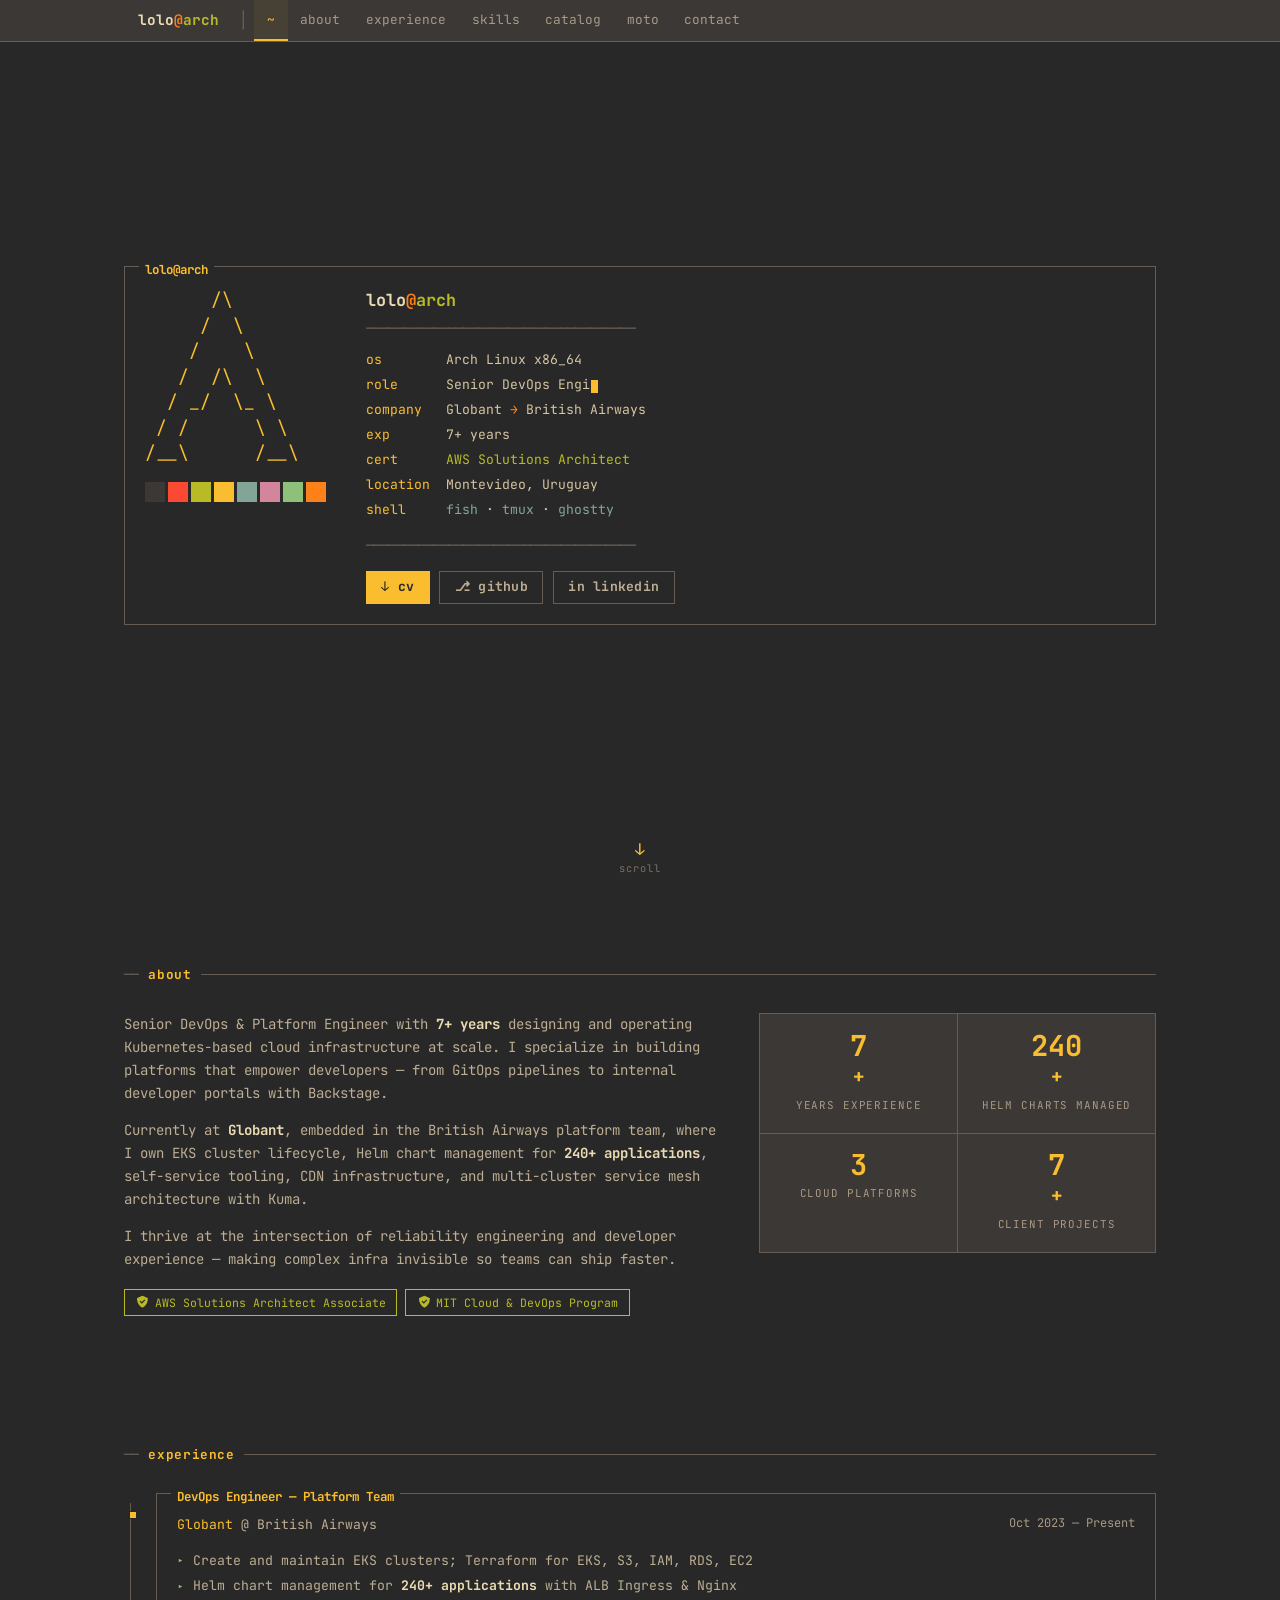
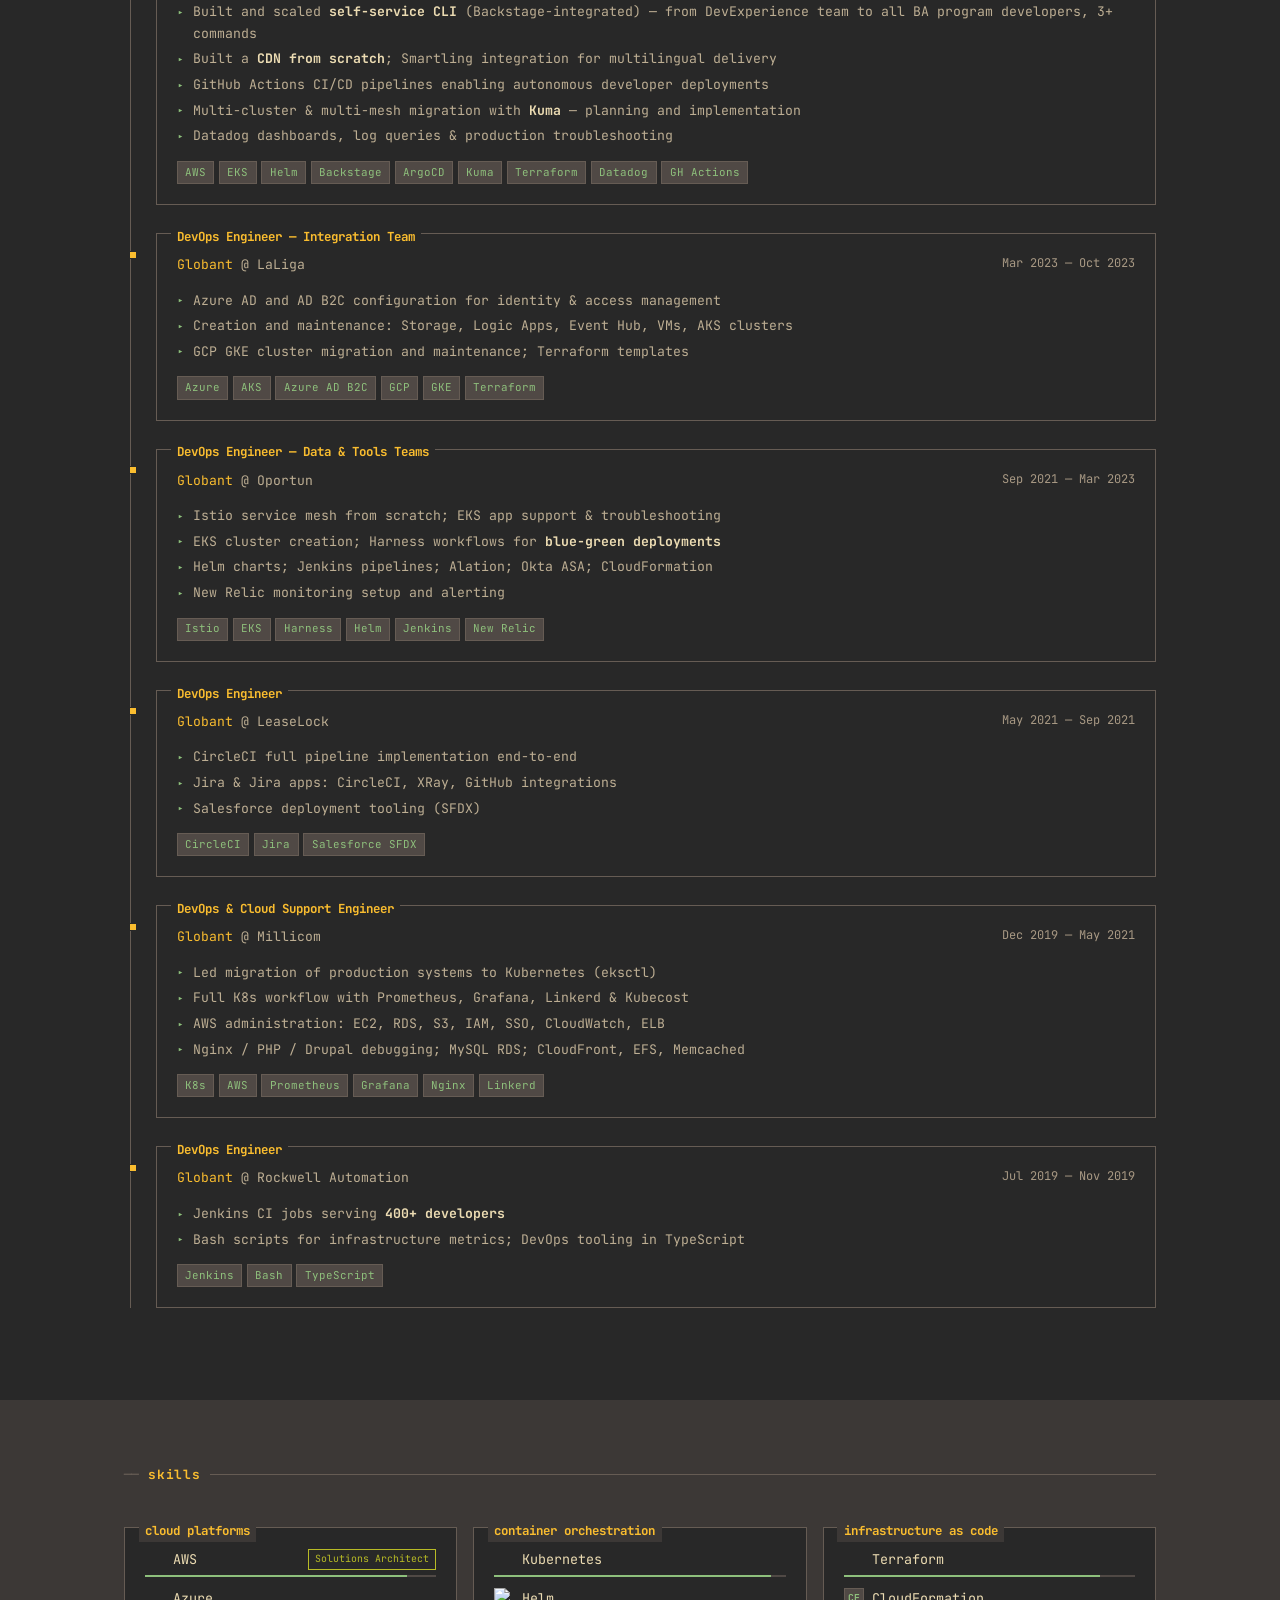
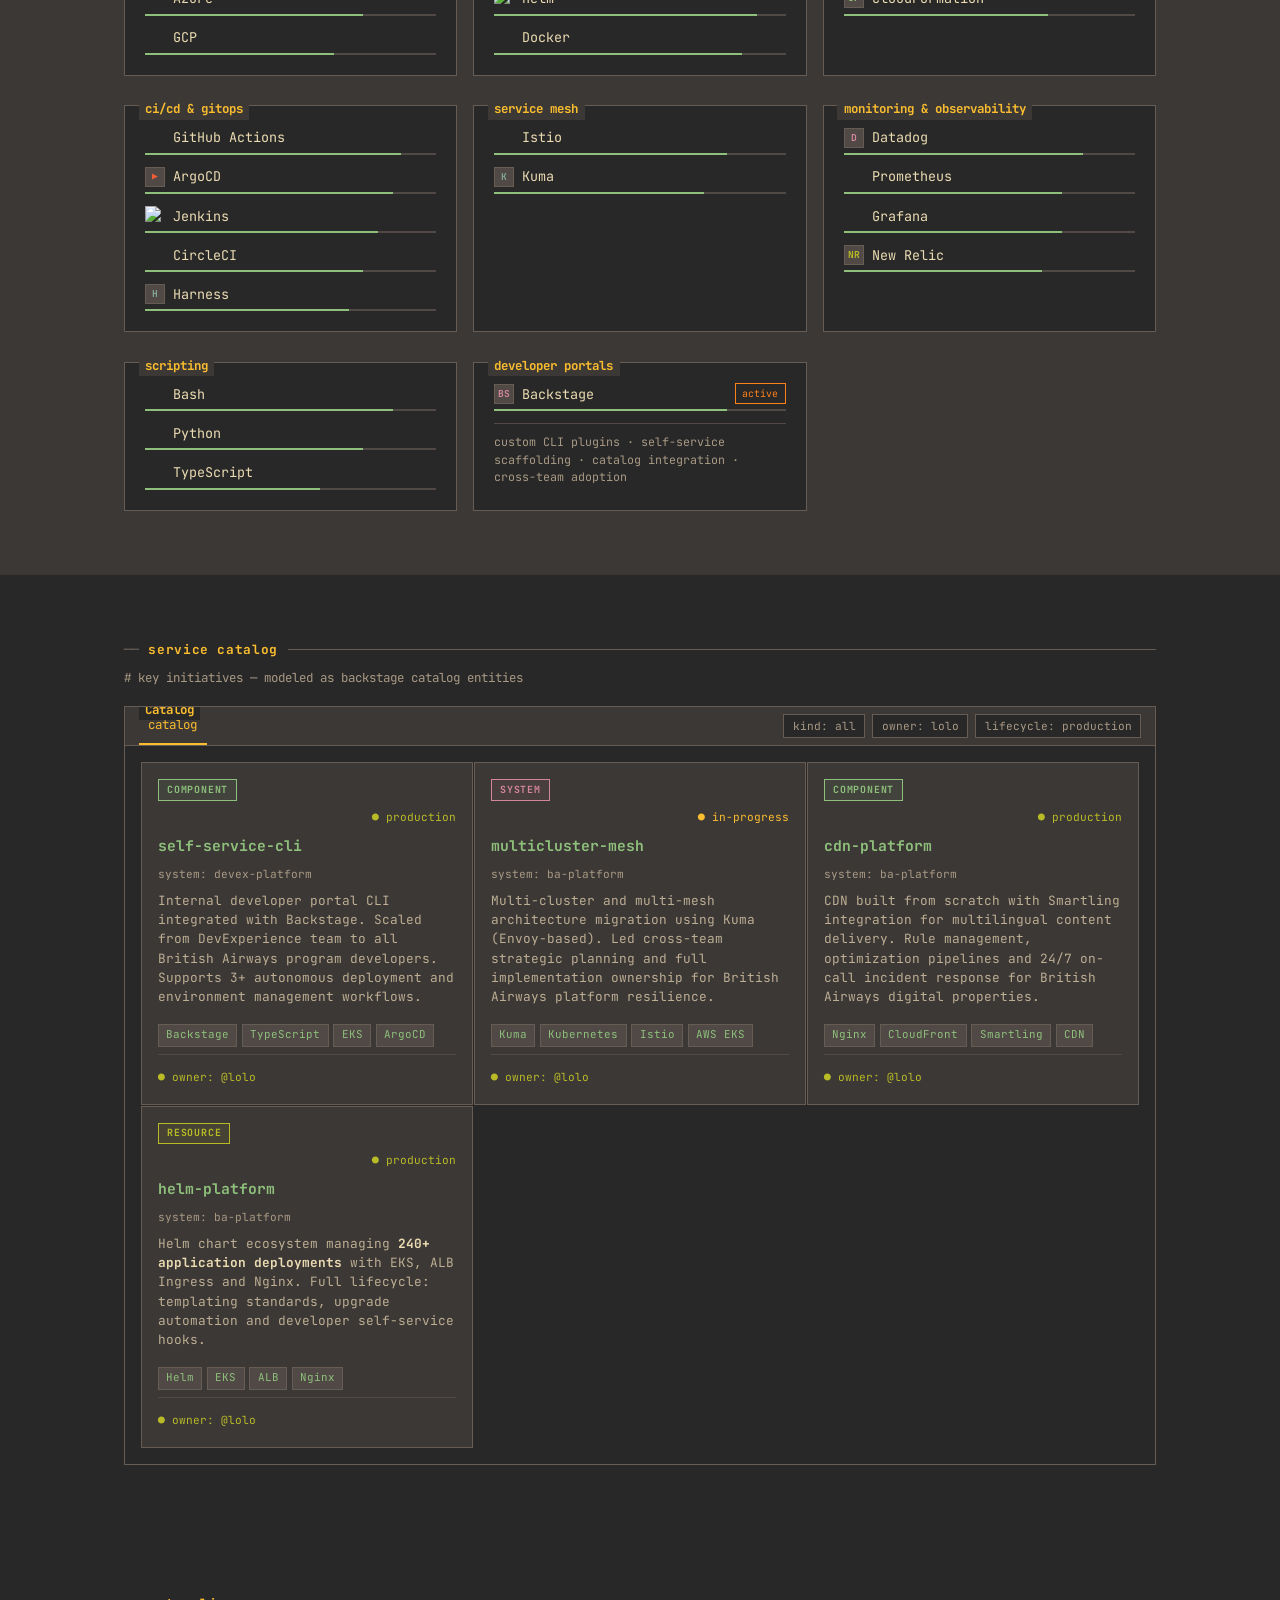
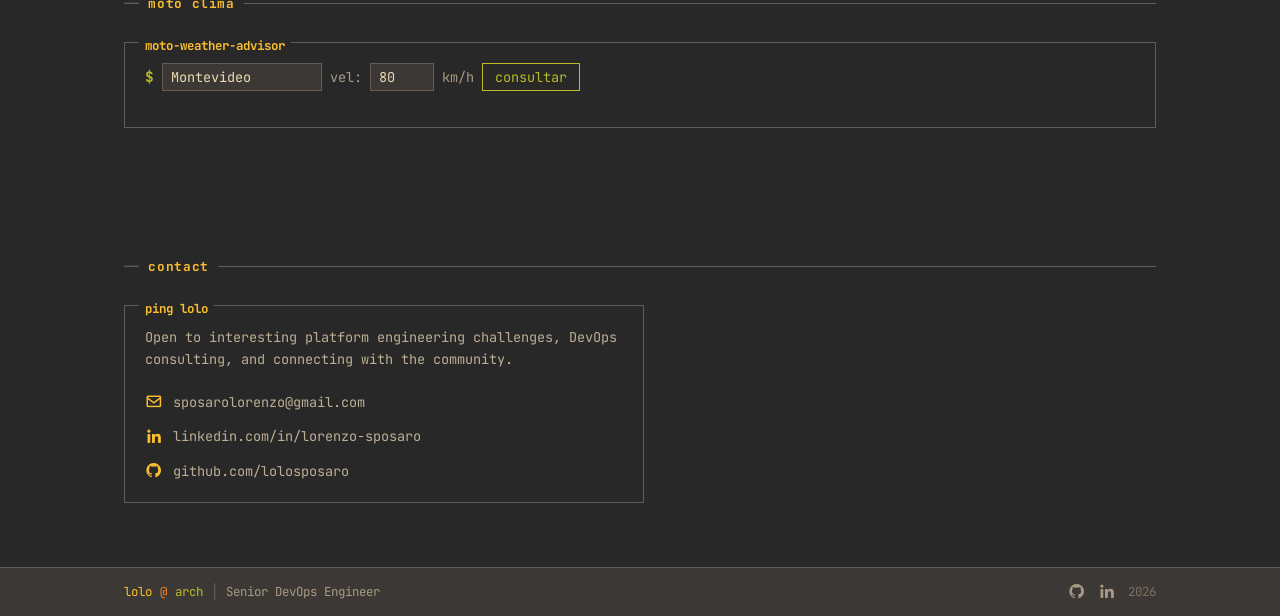
==== index.html @ 12e9436a "testeo y nueva readure" ====
<!DOCTYPE html>
<html lang="en">
<head>
  <meta charset="UTF-8" />
  <meta name="viewport" content="width=device-width, initial-scale=1.0" />
  <meta name="description" content="Lorenzo Sposaro — Senior DevOps & Platform Engineer. AWS Solutions Architect. Kubernetes, Terraform, Backstage, ArgoCD." />
  <title>Lorenzo Sposaro — Senior DevOps Engineer</title>

  <!-- Fonts -->
  <link rel="preconnect" href="https://fonts.googleapis.com">
  <link rel="preconnect" href="https://fonts.gstatic.com" crossorigin>
  <link href="https://fonts.googleapis.com/css2?family=JetBrains+Mono:wght@400;500;700&display=swap" rel="stylesheet">

  <!-- Devicons -->
  <link rel="stylesheet" href="https://cdn.jsdelivr.net/gh/devicons/devicon@v2.15.1/devicon.min.css">

  <!-- Boxicons (UI icons only) -->
  <link href="https://cdn.jsdelivr.net/npm/boxicons@2.1.4/css/boxicons.min.css" rel="stylesheet">

  <link rel="stylesheet" href="assets/css/styles.css" />
</head>
<body>

  <!-- ===== HEADER / STATUS BAR ===== -->
  <header class="header" id="header">
    <nav class="nav container">
      <a href="#home" class="nav__logo">
        <span class="logo__user">lolo</span><span class="logo__at">@</span><span class="logo__host">arch</span>
      </a>
      <span class="nav__sep" aria-hidden="true">│</span>
      <ul class="nav__list" id="nav-list">
        <li><a href="#home"       class="nav__link active">~</a></li>
        <li><a href="#about"      class="nav__link">about</a></li>
        <li><a href="#experience" class="nav__link">experience</a></li>
        <li><a href="#skills"     class="nav__link">skills</a></li>
        <li><a href="#catalog"    class="nav__link">catalog</a></li>
        <li><a href="#moto"       class="nav__link">moto</a></li>
        <li><a href="#contact"    class="nav__link">contact</a></li>
      </ul>
      <button class="nav__toggle" id="nav-toggle" aria-label="toggle menu">
        <i class="bx bx-menu"></i>
      </button>
    </nav>
  </header>

  <main>

    <!-- ===== HERO (neofetch style) ===== -->
    <section class="hero section" id="home">
      <div class="container">
        <div class="nf tui-panel" data-title=" lolo@arch ">
          <div class="nf__art-col">
            <pre class="nf__ascii">      /\
     /  \
    /    \
   /  /\  \
  / _/  \_ \
 / /      \ \
/__\      /__\</pre>
            <div class="nf__palette">
              <span class="nf__clr" style="background:#3c3836"></span>
              <span class="nf__clr" style="background:#fb4934"></span>
              <span class="nf__clr" style="background:#b8bb26"></span>
              <span class="nf__clr" style="background:#fabd2f"></span>
              <span class="nf__clr" style="background:#83a598"></span>
              <span class="nf__clr" style="background:#d3869b"></span>
              <span class="nf__clr" style="background:#8ec07c"></span>
              <span class="nf__clr" style="background:#fe8019"></span>
            </div>
          </div>
          <div class="nf__info">
            <h1 class="nf__heading">
              <span class="logo__user">lolo</span><span class="logo__at">@</span><span class="logo__host">arch</span>
            </h1>
            <div class="nf__sep">────────────────────────────────────</div>
            <div class="nf__rows">
              <div class="nf__row">
                <span class="nf__key">os      </span>
                <span class="nf__val">Arch Linux x86_64</span>
              </div>
              <div class="nf__row">
                <span class="nf__key">role    </span>
                <span class="nf__val"><span id="typed-text">Senior DevOps Engineer</span><span class="cursor"></span></span>
              </div>
              <div class="nf__row">
                <span class="nf__key">company </span>
                <span class="nf__val">Globant <span class="nf__arrow">→</span> British Airways</span>
              </div>
              <div class="nf__row">
                <span class="nf__key">exp     </span>
                <span class="nf__val">7+ years</span>
              </div>
              <div class="nf__row">
                <span class="nf__key">cert    </span>
                <span class="nf__val"><span class="nf__green">AWS Solutions Architect</span></span>
              </div>
              <div class="nf__row">
                <span class="nf__key">location</span>
                <span class="nf__val">Montevideo, Uruguay</span>
              </div>
              <div class="nf__row">
                <span class="nf__key">shell   </span>
                <span class="nf__val"><span class="nf__blue">fish</span> · <span class="nf__blue">tmux</span> · <span class="nf__blue">ghostty</span></span>
              </div>
            </div>
            <div class="nf__sep nf__sep--gap">────────────────────────────────────</div>
            <div class="hero__links">
              <a href="assets/public/Lorenzo_Sposaro_CV.pdf" class="btn btn--primary" download>↓ cv</a>
              <a href="https://github.com/lolosposaro" class="btn btn--outline" target="_blank" rel="noopener">⎇ github</a>
              <a href="https://www.linkedin.com/in/lorenzo-sposaro-85b9b2180/" class="btn btn--outline" target="_blank" rel="noopener">in linkedin</a>
            </div>
          </div>
        </div>
      </div>
      <div class="hero__scroll-hint">
        <span class="hero__scroll-arrow">↓</span>
        <span class="hero__scroll-label">scroll</span>
      </div>
    </section>

    <!-- ===== ABOUT ===== -->
    <section class="about section" id="about">
      <div class="container">
        <h2 class="section__title">about</h2>
        <div class="about__grid">
          <div class="about__text reveal">
            <p>
              Senior DevOps &amp; Platform Engineer with <strong>7+ years</strong> designing and
              operating Kubernetes-based cloud infrastructure at scale. I specialize in building
              platforms that empower developers — from GitOps pipelines to internal developer
              portals with Backstage.
            </p>
            <p>
              Currently at <strong>Globant</strong>, embedded in the British Airways platform
              team, where I own EKS cluster lifecycle, Helm chart management for
              <strong>240+ applications</strong>, self-service tooling, CDN infrastructure,
              and multi-cluster service mesh architecture with Kuma.
            </p>
            <p>
              I thrive at the intersection of reliability engineering and developer experience —
              making complex infra invisible so teams can ship faster.
            </p>
            <div class="about__certs">
              <span class="cert-badge"><i class="bx bxs-check-shield"></i> AWS Solutions Architect Associate</span>
              <span class="cert-badge"><i class="bx bxs-check-shield"></i> MIT Cloud &amp; DevOps Program</span>
            </div>
          </div>
          <div class="stats__grid reveal">
            <div class="stat__card">
              <span class="stat__number" data-count="7">0</span><span class="stat__plus">+</span>
              <span class="stat__label">Years Experience</span>
            </div>
            <div class="stat__card">
              <span class="stat__number" data-count="240">0</span><span class="stat__plus">+</span>
              <span class="stat__label">Helm Charts Managed</span>
            </div>
            <div class="stat__card">
              <span class="stat__number" data-count="3">0</span>
              <span class="stat__label">Cloud Platforms</span>
            </div>
            <div class="stat__card">
              <span class="stat__number" data-count="7">0</span><span class="stat__plus">+</span>
              <span class="stat__label">Client Projects</span>
            </div>
          </div>
        </div>
      </div>
    </section>

    <!-- ===== EXPERIENCE ===== -->
    <section class="experience section" id="experience">
      <div class="container">
        <h2 class="section__title">experience</h2>
        <div class="timeline">

          <div class="timeline__item reveal">
            <div class="timeline__marker"></div>
            <div class="timeline__card tui-panel" data-title=" DevOps Engineer — Platform Team ">
              <div class="timeline__header">
                <p class="timeline__company"><span class="grv-yellow">Globant</span> @ British Airways</p>
                <span class="timeline__date">Oct 2023 — Present</span>
              </div>
              <ul class="timeline__bullets">
                <li>Create and maintain EKS clusters; Terraform for EKS, S3, IAM, RDS, EC2</li>
                <li>Helm chart management for <strong>240+ applications</strong> with ALB Ingress &amp; Nginx</li>
                <li>Built and scaled <strong>self-service CLI</strong> (Backstage-integrated) — from DevExperience team to all BA program developers, 3+ commands</li>
                <li>Built a <strong>CDN from scratch</strong>; Smartling integration for multilingual delivery</li>
                <li>GitHub Actions CI/CD pipelines enabling autonomous developer deployments</li>
                <li>Multi-cluster &amp; multi-mesh migration with <strong>Kuma</strong> — planning and implementation</li>
                <li>Datadog dashboards, log queries &amp; production troubleshooting</li>
              </ul>
              <div class="timeline__tags">
                <span class="tag">AWS</span><span class="tag">EKS</span><span class="tag">Helm</span>
                <span class="tag">Backstage</span><span class="tag">ArgoCD</span><span class="tag">Kuma</span>
                <span class="tag">Terraform</span><span class="tag">Datadog</span><span class="tag">GH Actions</span>
              </div>
            </div>
          </div>

          <div class="timeline__item reveal">
            <div class="timeline__marker"></div>
            <div class="timeline__card tui-panel" data-title=" DevOps Engineer — Integration Team ">
              <div class="timeline__header">
                <p class="timeline__company"><span class="grv-yellow">Globant</span> @ LaLiga</p>
                <span class="timeline__date">Mar 2023 — Oct 2023</span>
              </div>
              <ul class="timeline__bullets">
                <li>Azure AD and AD B2C configuration for identity &amp; access management</li>
                <li>Creation and maintenance: Storage, Logic Apps, Event Hub, VMs, AKS clusters</li>
                <li>GCP GKE cluster migration and maintenance; Terraform templates</li>
              </ul>
              <div class="timeline__tags">
                <span class="tag">Azure</span><span class="tag">AKS</span><span class="tag">Azure AD B2C</span>
                <span class="tag">GCP</span><span class="tag">GKE</span><span class="tag">Terraform</span>
              </div>
            </div>
          </div>

          <div class="timeline__item reveal">
            <div class="timeline__marker"></div>
            <div class="timeline__card tui-panel" data-title=" DevOps Engineer — Data &amp; Tools Teams ">
              <div class="timeline__header">
                <p class="timeline__company"><span class="grv-yellow">Globant</span> @ Oportun</p>
                <span class="timeline__date">Sep 2021 — Mar 2023</span>
              </div>
              <ul class="timeline__bullets">
                <li>Istio service mesh from scratch; EKS app support &amp; troubleshooting</li>
                <li>EKS cluster creation; Harness workflows for <strong>blue-green deployments</strong></li>
                <li>Helm charts; Jenkins pipelines; Alation; Okta ASA; CloudFormation</li>
                <li>New Relic monitoring setup and alerting</li>
              </ul>
              <div class="timeline__tags">
                <span class="tag">Istio</span><span class="tag">EKS</span><span class="tag">Harness</span>
                <span class="tag">Helm</span><span class="tag">Jenkins</span><span class="tag">New Relic</span>
              </div>
            </div>
          </div>

          <div class="timeline__item reveal">
            <div class="timeline__marker"></div>
            <div class="timeline__card tui-panel" data-title=" DevOps Engineer ">
              <div class="timeline__header">
                <p class="timeline__company"><span class="grv-yellow">Globant</span> @ LeaseLock</p>
                <span class="timeline__date">May 2021 — Sep 2021</span>
              </div>
              <ul class="timeline__bullets">
                <li>CircleCI full pipeline implementation end-to-end</li>
                <li>Jira &amp; Jira apps: CircleCI, XRay, GitHub integrations</li>
                <li>Salesforce deployment tooling (SFDX)</li>
              </ul>
              <div class="timeline__tags">
                <span class="tag">CircleCI</span><span class="tag">Jira</span><span class="tag">Salesforce SFDX</span>
              </div>
            </div>
          </div>

          <div class="timeline__item reveal">
            <div class="timeline__marker"></div>
            <div class="timeline__card tui-panel" data-title=" DevOps &amp; Cloud Support Engineer ">
              <div class="timeline__header">
                <p class="timeline__company"><span class="grv-yellow">Globant</span> @ Millicom</p>
                <span class="timeline__date">Dec 2019 — May 2021</span>
              </div>
              <ul class="timeline__bullets">
                <li>Led migration of production systems to Kubernetes (eksctl)</li>
                <li>Full K8s workflow with Prometheus, Grafana, Linkerd &amp; Kubecost</li>
                <li>AWS administration: EC2, RDS, S3, IAM, SSO, CloudWatch, ELB</li>
                <li>Nginx / PHP / Drupal debugging; MySQL RDS; CloudFront, EFS, Memcached</li>
              </ul>
              <div class="timeline__tags">
                <span class="tag">K8s</span><span class="tag">AWS</span><span class="tag">Prometheus</span>
                <span class="tag">Grafana</span><span class="tag">Nginx</span><span class="tag">Linkerd</span>
              </div>
            </div>
          </div>

          <div class="timeline__item reveal">
            <div class="timeline__marker"></div>
            <div class="timeline__card tui-panel" data-title=" DevOps Engineer ">
              <div class="timeline__header">
                <p class="timeline__company"><span class="grv-yellow">Globant</span> @ Rockwell Automation</p>
                <span class="timeline__date">Jul 2019 — Nov 2019</span>
              </div>
              <ul class="timeline__bullets">
                <li>Jenkins CI jobs serving <strong>400+ developers</strong></li>
                <li>Bash scripts for infrastructure metrics; DevOps tooling in TypeScript</li>
              </ul>
              <div class="timeline__tags">
                <span class="tag">Jenkins</span><span class="tag">Bash</span><span class="tag">TypeScript</span>
              </div>
            </div>
          </div>

        </div>
      </div>
    </section>

    <!-- ===== SKILLS ===== -->
    <section class="skills section" id="skills">
      <div class="container">
        <h2 class="section__title">skills</h2>
        <div class="skills__grid">

          <div class="skill__category reveal tui-panel" data-title=" cloud platforms ">
            <div class="skill__list">
              <div class="skill__item">
                <div class="skill__item-header">
                  <i class="devicon-amazonwebservices-plain-wordmark colored skill__devicon"></i>
                  <span>AWS</span>
                  <span class="skill__badge skill__badge--cert">Solutions Architect</span>
                </div>
                <div class="skill__bar-track"><div class="skill__bar-fill" data-width="90"></div></div>
              </div>
              <div class="skill__item">
                <div class="skill__item-header">
                  <i class="devicon-azure-plain colored skill__devicon"></i>
                  <span>Azure</span>
                </div>
                <div class="skill__bar-track"><div class="skill__bar-fill" data-width="75"></div></div>
              </div>
              <div class="skill__item">
                <div class="skill__item-header">
                  <i class="devicon-googlecloud-plain colored skill__devicon"></i>
                  <span>GCP</span>
                </div>
                <div class="skill__bar-track"><div class="skill__bar-fill" data-width="65"></div></div>
              </div>
            </div>
          </div>

          <div class="skill__category reveal tui-panel" data-title=" container orchestration ">
            <div class="skill__list">
              <div class="skill__item">
                <div class="skill__item-header">
                  <i class="devicon-kubernetes-plain colored skill__devicon"></i>
                  <span>Kubernetes</span>
                </div>
                <div class="skill__bar-track"><div class="skill__bar-fill" data-width="95"></div></div>
              </div>
              <div class="skill__item">
                <div class="skill__item-header">
                  <img src="https://cdn.jsdelivr.net/gh/devicons/devicon@v2.15.1/icons/helm/helm-original.svg" class="skill__devicon-img" alt="Helm">
                  <span>Helm</span>
                </div>
                <div class="skill__bar-track"><div class="skill__bar-fill" data-width="90"></div></div>
              </div>
              <div class="skill__item">
                <div class="skill__item-header">
                  <i class="devicon-docker-plain colored skill__devicon"></i>
                  <span>Docker</span>
                </div>
                <div class="skill__bar-track"><div class="skill__bar-fill" data-width="85"></div></div>
              </div>
            </div>
          </div>

          <div class="skill__category reveal tui-panel" data-title=" infrastructure as code ">
            <div class="skill__list">
              <div class="skill__item">
                <div class="skill__item-header">
                  <i class="devicon-terraform-plain colored skill__devicon"></i>
                  <span>Terraform</span>
                </div>
                <div class="skill__bar-track"><div class="skill__bar-fill" data-width="88"></div></div>
              </div>
              <div class="skill__item">
                <div class="skill__item-header">
                  <span class="skill__text-icon">CF</span>
                  <span>CloudFormation</span>
                </div>
                <div class="skill__bar-track"><div class="skill__bar-fill" data-width="70"></div></div>
              </div>
            </div>
          </div>

          <div class="skill__category reveal tui-panel" data-title=" ci/cd &amp; gitops ">
            <div class="skill__list">
              <div class="skill__item">
                <div class="skill__item-header">
                  <i class="devicon-github-original skill__devicon"></i>
                  <span>GitHub Actions</span>
                </div>
                <div class="skill__bar-track"><div class="skill__bar-fill" data-width="88"></div></div>
              </div>
              <div class="skill__item">
                <div class="skill__item-header">
                  <span class="skill__text-icon skill__text-icon--argo">▶</span>
                  <span>ArgoCD</span>
                </div>
                <div class="skill__bar-track"><div class="skill__bar-fill" data-width="85"></div></div>
              </div>
              <div class="skill__item">
                <div class="skill__item-header">
                  <img src="https://cdn.jsdelivr.net/gh/devicons/devicon@v2.15.1/icons/jenkins/jenkins-original.svg" class="skill__devicon-img" alt="Jenkins">
                  <span>Jenkins</span>
                </div>
                <div class="skill__bar-track"><div class="skill__bar-fill" data-width="80"></div></div>
              </div>
              <div class="skill__item">
                <div class="skill__item-header">
                  <i class="devicon-circleci-plain colored skill__devicon"></i>
                  <span>CircleCI</span>
                </div>
                <div class="skill__bar-track"><div class="skill__bar-fill" data-width="75"></div></div>
              </div>
              <div class="skill__item">
                <div class="skill__item-header">
                  <span class="skill__text-icon skill__text-icon--harness">H</span>
                  <span>Harness</span>
                </div>
                <div class="skill__bar-track"><div class="skill__bar-fill" data-width="70"></div></div>
              </div>
            </div>
          </div>

          <div class="skill__category reveal tui-panel" data-title=" service mesh ">
            <div class="skill__list">
              <div class="skill__item">
                <div class="skill__item-header">
                  <i class="devicon-istio-plain colored skill__devicon"></i>
                  <span>Istio</span>
                </div>
                <div class="skill__bar-track"><div class="skill__bar-fill" data-width="80"></div></div>
              </div>
              <div class="skill__item">
                <div class="skill__item-header">
                  <span class="skill__text-icon skill__text-icon--kuma">K</span>
                  <span>Kuma</span>
                </div>
                <div class="skill__bar-track"><div class="skill__bar-fill" data-width="72"></div></div>
              </div>
            </div>
          </div>

          <div class="skill__category reveal tui-panel" data-title=" monitoring &amp; observability ">
            <div class="skill__list">
              <div class="skill__item">
                <div class="skill__item-header">
                  <span class="skill__text-icon skill__text-icon--dd">D</span>
                  <span>Datadog</span>
                </div>
                <div class="skill__bar-track"><div class="skill__bar-fill" data-width="82"></div></div>
              </div>
              <div class="skill__item">
                <div class="skill__item-header">
                  <i class="devicon-prometheus-original colored skill__devicon"></i>
                  <span>Prometheus</span>
                </div>
                <div class="skill__bar-track"><div class="skill__bar-fill" data-width="75"></div></div>
              </div>
              <div class="skill__item">
                <div class="skill__item-header">
                  <i class="devicon-grafana-plain colored skill__devicon"></i>
                  <span>Grafana</span>
                </div>
                <div class="skill__bar-track"><div class="skill__bar-fill" data-width="75"></div></div>
              </div>
              <div class="skill__item">
                <div class="skill__item-header">
                  <span class="skill__text-icon skill__text-icon--nr">NR</span>
                  <span>New Relic</span>
                </div>
                <div class="skill__bar-track"><div class="skill__bar-fill" data-width="68"></div></div>
              </div>
            </div>
          </div>

          <div class="skill__category reveal tui-panel" data-title=" scripting ">
            <div class="skill__list">
              <div class="skill__item">
                <div class="skill__item-header">
                  <i class="devicon-bash-plain colored skill__devicon"></i>
                  <span>Bash</span>
                </div>
                <div class="skill__bar-track"><div class="skill__bar-fill" data-width="85"></div></div>
              </div>
              <div class="skill__item">
                <div class="skill__item-header">
                  <i class="devicon-python-plain colored skill__devicon"></i>
                  <span>Python</span>
                </div>
                <div class="skill__bar-track"><div class="skill__bar-fill" data-width="75"></div></div>
              </div>
              <div class="skill__item">
                <div class="skill__item-header">
                  <i class="devicon-typescript-plain colored skill__devicon"></i>
                  <span>TypeScript</span>
                </div>
                <div class="skill__bar-track"><div class="skill__bar-fill" data-width="60"></div></div>
              </div>
            </div>
          </div>

          <div class="skill__category reveal tui-panel" data-title=" developer portals ">
            <div class="skill__list">
              <div class="skill__item">
                <div class="skill__item-header">
                  <span class="skill__text-icon skill__text-icon--bs">BS</span>
                  <span>Backstage</span>
                  <span class="skill__badge skill__badge--active">active</span>
                </div>
                <div class="skill__bar-track"><div class="skill__bar-fill" data-width="80"></div></div>
              </div>
            </div>
            <p class="skill__detail">custom CLI plugins · self-service scaffolding · catalog integration · cross-team adoption</p>
          </div>

        </div>
      </div>
    </section>

    <!-- ===== CATALOG (Backstage-inspired) ===== -->
    <section class="catalog section" id="catalog">
      <div class="container">
        <h2 class="section__title">service catalog</h2>
        <p class="catalog__subtitle"># key initiatives — modeled as backstage catalog entities</p>
        <div class="catalog__chrome tui-panel" data-title=" Catalog ">
          <div class="catalog__header-bar">
            <div class="catalog__nav-tabs">
              <span class="catalog__nav-tab catalog__nav-tab--active">catalog</span>
            </div>
            <div class="catalog__filters">
              <span class="catalog__filter">kind: all</span>
              <span class="catalog__filter">owner: lolo</span>
              <span class="catalog__filter">lifecycle: production</span>
            </div>
          </div>
          <div class="catalog__grid">

            <div class="catalog__card reveal" data-kind="component">
              <div class="catalog__card-header">
                <span class="catalog__status catalog__status--ok">● production</span>
              </div>
              <h3 class="catalog__card-title">self-service-cli</h3>
              <p class="catalog__card-system">system: devex-platform</p>
              <p class="catalog__card-desc">Internal developer portal CLI integrated with Backstage. Scaled from DevExperience team to all British Airways program developers. Supports 3+ autonomous deployment and environment management workflows.</p>
              <div class="catalog__card-tags">
                <span class="tag">Backstage</span><span class="tag">TypeScript</span>
                <span class="tag">EKS</span><span class="tag">ArgoCD</span>
              </div>
              <div class="catalog__card-footer">
                <span class="catalog__owner">● owner: @lolo</span>
              </div>
            </div>

            <div class="catalog__card reveal" data-kind="system">
              <div class="catalog__card-header">
                <span class="catalog__status catalog__status--wip">● in-progress</span>
              </div>
              <h3 class="catalog__card-title">multicluster-mesh</h3>
              <p class="catalog__card-system">system: ba-platform</p>
              <p class="catalog__card-desc">Multi-cluster and multi-mesh architecture migration using Kuma (Envoy-based). Led cross-team strategic planning and full implementation ownership for British Airways platform resilience.</p>
              <div class="catalog__card-tags">
                <span class="tag">Kuma</span><span class="tag">Kubernetes</span>
                <span class="tag">Istio</span><span class="tag">AWS EKS</span>
              </div>
              <div class="catalog__card-footer">
                <span class="catalog__owner">● owner: @lolo</span>
              </div>
            </div>

            <div class="catalog__card reveal" data-kind="component">
              <div class="catalog__card-header">
                <span class="catalog__status catalog__status--ok">● production</span>
              </div>
              <h3 class="catalog__card-title">cdn-platform</h3>
              <p class="catalog__card-system">system: ba-platform</p>
              <p class="catalog__card-desc">CDN built from scratch with Smartling integration for multilingual content delivery. Rule management, optimization pipelines and 24/7 on-call incident response for British Airways digital properties.</p>
              <div class="catalog__card-tags">
                <span class="tag">Nginx</span><span class="tag">CloudFront</span>
                <span class="tag">Smartling</span><span class="tag">CDN</span>
              </div>
              <div class="catalog__card-footer">
                <span class="catalog__owner">● owner: @lolo</span>
              </div>
            </div>

            <div class="catalog__card reveal" data-kind="resource">
              <div class="catalog__card-header">
                <span class="catalog__status catalog__status--ok">● production</span>
              </div>
              <h3 class="catalog__card-title">helm-platform</h3>
              <p class="catalog__card-system">system: ba-platform</p>
              <p class="catalog__card-desc">Helm chart ecosystem managing <strong>240+ application deployments</strong> with EKS, ALB Ingress and Nginx. Full lifecycle: templating standards, upgrade automation and developer self-service hooks.</p>
              <div class="catalog__card-tags">
                <span class="tag">Helm</span><span class="tag">EKS</span>
                <span class="tag">ALB</span><span class="tag">Nginx</span>
              </div>
              <div class="catalog__card-footer">
                <span class="catalog__owner">● owner: @lolo</span>
              </div>
            </div>

          </div>
        </div>
      </div>
    </section>

    <!-- ===== MOTO CLIMA ===== -->
    <section class="moto section" id="moto">
      <div class="container">
        <h2 class="section__title">moto clima</h2>
        <div class="tui-panel" data-title=" moto-weather-advisor ">
          <form class="moto__form" id="moto-form">
            <span class="moto__prompt">$</span>
            <input class="moto__input" type="text" id="moto-city" value="Montevideo" placeholder="ciudad" autocomplete="off" />
            <label class="moto__label" for="moto-speed">vel:</label>
            <input class="moto__speed" type="number" id="moto-speed" value="80" min="20" max="200" />
            <span class="moto__unit">km/h</span>
            <button class="moto__btn" type="submit">consultar</button>
          </form>
          <pre class="moto__output" id="moto-output"></pre>
        </div>
      </div>
    </section>

    <!-- ===== CONTACT ===== -->
    <section class="contact section" id="contact">
      <div class="container">
        <h2 class="section__title">contact</h2>
        <div class="contact__panel tui-panel reveal" data-title=" ping lolo ">
          <p class="contact__text">Open to interesting platform engineering challenges, DevOps consulting, and connecting with the community.</p>
          <div class="contact__links">
            <a href="mailto:sposarolorenzo@gmail.com" class="contact__link">
              <i class="bx bx-envelope"></i>
              <span>sposarolorenzo@gmail.com</span>
            </a>
            <a href="https://www.linkedin.com/in/lorenzo-sposaro-85b9b2180/" class="contact__link" target="_blank" rel="noopener">
              <i class="bx bxl-linkedin"></i>
              <span>linkedin.com/in/lorenzo-sposaro</span>
            </a>
            <a href="https://github.com/lolosposaro" class="contact__link" target="_blank" rel="noopener">
              <i class="bx bxl-github"></i>
              <span>github.com/lolosposaro</span>
            </a>
          </div>
        </div>
      </div>
    </section>

  </main>

  <!-- ===== FOOTER / STATUS BAR ===== -->
  <footer class="footer">
    <div class="container footer__inner">
      <span class="footer__left">
        <span class="grv-yellow">lolo</span><span class="grv-orange">@</span><span class="grv-green">arch</span>
        <span class="footer__sep">│</span>
        <span class="footer__role">Senior DevOps Engineer</span>
      </span>
      <span class="footer__right">
        <a href="https://github.com/lolosposaro" class="footer__icon" target="_blank" rel="noopener"><i class="bx bxl-github"></i></a>
        <a href="https://www.linkedin.com/in/lorenzo-sposaro-85b9b2180/" class="footer__icon" target="_blank" rel="noopener"><i class="bx bxl-linkedin"></i></a>
        <span class="footer__year">2026</span>
      </span>
    </div>
  </footer>

  <script src="assets/js/main.js"></script>
</body>
</html>
---- assets/css/styles.css ----
/* ===== GRUVBOX DARK PALETTE ===== */
:root {
  --bg:      #282828;
  --bg1:     #3c3836;
  --bg2:     #504945;
  --bg3:     #665c54;
  --bg4:     #7c6f64;
  --fg:      #ebdbb2;
  --fg2:     #d5c4a1;
  --fg3:     #bdae93;
  --fg4:     #a89984;

  --red:     #fb4934;
  --green:   #b8bb26;
  --yellow:  #fabd2f;
  --blue:    #83a598;
  --purple:  #d3869b;
  --aqua:    #8ec07c;
  --orange:  #fe8019;
  --gray:    #928374;

  --font-mono: 'JetBrains Mono', 'Fira Code', 'Cascadia Code', monospace;
  --radius:    0px;
  --ease:      0.2s ease;
  --header-h:  2.6rem;
  --max-w:     1080px;
}

/* ===== RESET ===== */
*, *::before, *::after { box-sizing: border-box; margin: 0; padding: 0; }
html { scroll-behavior: smooth; }
body {
  background: var(--bg);
  color: var(--fg);
  font-family: var(--font-mono);
  font-size: 0.9rem;
  line-height: 1.65;
  overflow-x: hidden;
}
img  { max-width: 100%; display: block; }
a    { text-decoration: none; color: inherit; }
ul   { list-style: none; }
pre  { font-family: var(--font-mono); }
strong { color: var(--fg); font-weight: 700; }

/* ===== GRUVBOX UTILITY COLORS ===== */
.grv-yellow { color: var(--yellow); }
.grv-green  { color: var(--green);  }
.grv-orange { color: var(--orange); }
.grv-blue   { color: var(--blue);   }
.grv-aqua   { color: var(--aqua);   }
.grv-red    { color: var(--red);    }

/* ===== LAYOUT ===== */
.container {
  max-width: var(--max-w);
  width: 100%;
  margin: 0 auto;
  padding: 0 1.5rem;
}
.section { padding: 4rem 0; }

/* ===== TUI PANEL (titled border — the core design element) ===== */
.tui-panel {
  position: relative;
  border: 1px solid var(--bg3);
  padding: 1.25rem;
  margin-top: 0.85rem;
}
.tui-panel[data-title]::before {
  content: attr(data-title);
  position: absolute;
  top: -0.58em;
  left: 0.85rem;
  padding: 0 0.4rem;
  background: var(--bg);
  color: var(--yellow);
  font-family: var(--font-mono);
  font-size: 0.78rem;
  font-weight: 700;
  white-space: nowrap;
  pointer-events: none;
}

/* ===== SECTION TITLE ===== */
.section__title {
  font-family: var(--font-mono);
  font-size: 0.8rem;
  font-weight: 700;
  color: var(--yellow);
  text-transform: lowercase;
  letter-spacing: 0.05em;
  margin-bottom: 1.75rem;
  display: flex;
  align-items: center;
  gap: 0.6rem;
}
.section__title::before {
  content: '──';
  color: var(--bg3);
  letter-spacing: -0.05em;
}
.section__title::after {
  content: '';
  flex: 1;
  height: 1px;
  background: var(--bg3);
}

/* ===== HEADER / STATUS BAR ===== */
.header {
  position: fixed;
  top: 0; left: 0;
  width: 100%;
  height: var(--header-h);
  background: var(--bg1);
  border-bottom: 1px solid var(--bg3);
  z-index: 100;
}
.nav {
  height: 100%;
  display: flex;
  align-items: center;
  gap: 0;
}
.nav__logo {
  font-family: var(--font-mono);
  font-size: 0.9rem;
  font-weight: 700;
  padding: 0 0.85rem;
  white-space: nowrap;
}
.logo__user { color: var(--fg); }
.logo__at   { color: var(--orange); }
.logo__host { color: var(--green); }

.nav__sep {
  color: var(--bg3);
  padding: 0 0.4rem;
  user-select: none;
}
.nav__list {
  display: flex;
  align-items: center;
  flex: 1;
  gap: 0;
}
.nav__link {
  font-family: var(--font-mono);
  font-size: 0.8rem;
  color: var(--fg4);
  padding: 0 0.8rem;
  height: var(--header-h);
  display: flex;
  align-items: center;
  border-bottom: 2px solid transparent;
  transition: color var(--ease), border-color var(--ease);
}
.nav__link:hover {
  color: var(--fg);
  border-bottom-color: var(--bg3);
}
.nav__link.active {
  color: var(--yellow);
  border-bottom-color: var(--yellow);
  background: rgba(250, 189, 47, 0.06);
}
.nav__toggle {
  display: none;
  background: none;
  border: none;
  color: var(--fg);
  font-size: 1.25rem;
  cursor: pointer;
  padding: 0.25rem 0.75rem;
  margin-left: auto;
}

/* ===== HERO (neofetch) ===== */
.hero {
  min-height: 100vh;
  display: flex;
  align-items: center;
  padding-top: var(--header-h);
  position: relative;
}
.hero .container { width: 100%; }

/* Scroll hint */
.hero__scroll-hint {
  position: absolute;
  bottom: 1.4rem;
  left: 50%;
  transform: translateX(-50%);
  display: flex;
  flex-direction: column;
  align-items: center;
  gap: 0.15rem;
  color: var(--bg4);
  animation: bounce 2s ease-in-out infinite;
  pointer-events: none;
}
.hero__scroll-arrow {
  font-size: 1rem;
  color: var(--yellow);
  line-height: 1;
}
.hero__scroll-label {
  font-size: 0.65rem;
  letter-spacing: 0.1em;
  text-transform: lowercase;
}
@keyframes bounce {
  0%,100% { transform: translateX(-50%) translateY(0); opacity: 0.7; }
  50%      { transform: translateX(-50%) translateY(5px); opacity: 1; }
}

.nf {
  display: flex;
  gap: 2.5rem;
  align-items: flex-start;
  flex-wrap: wrap;
}

.nf__art-col {
  display: flex;
  flex-direction: column;
  align-items: flex-start;
  gap: 1rem;
  flex-shrink: 0;
}
.nf__ascii {
  color: var(--yellow);
  font-family: var(--font-mono);
  font-size: 1rem;
  line-height: 1.45;
  white-space: pre;
  user-select: none;
}
.nf__palette {
  display: flex;
  gap: 3px;
}
.nf__clr {
  width: 20px;
  height: 20px;
  display: inline-block;
}

.nf__info {
  flex: 1;
  min-width: 280px;
}
.nf__heading {
  font-size: 1.05rem;
  font-weight: 700;
  margin-bottom: 0.2rem;
}
.nf__sep {
  color: var(--bg3);
  font-size: 0.82rem;
  letter-spacing: -0.04em;
  margin-bottom: 0.6rem;
  overflow: hidden;
}
.nf__sep--gap { margin-top: 0.9rem; margin-bottom: 0.9rem; }

.nf__rows { display: flex; flex-direction: column; gap: 0.2rem; }
.nf__row  { display: flex; align-items: baseline; }
.nf__key  {
  color: var(--yellow);
  font-size: 0.82rem;
  white-space: pre;
  flex-shrink: 0;
  min-width: 10ch;
}
.nf__val  { color: var(--fg2); font-size: 0.82rem; }
.nf__arrow { color: var(--orange); }
.nf__green { color: var(--green); }
.nf__blue  { color: var(--blue); }

.hero__links {
  display: flex;
  flex-wrap: wrap;
  gap: 0.6rem;
  margin-top: 0.2rem;
}

/* ===== BUTTONS (TUI style) ===== */
.btn {
  display: inline-flex;
  align-items: center;
  gap: 0.35rem;
  padding: 0.3rem 0.9rem;
  font-family: var(--font-mono);
  font-size: 0.82rem;
  font-weight: 700;
  border: 1px solid;
  cursor: pointer;
  transition: var(--ease);
  letter-spacing: 0.02em;
}
.btn--primary {
  background: var(--yellow);
  color: var(--bg);
  border-color: var(--yellow);
}
.btn--primary:hover {
  background: var(--bg);
  color: var(--yellow);
}
.btn--outline {
  background: transparent;
  color: var(--fg3);
  border-color: var(--bg3);
}
.btn--outline:hover {
  border-color: var(--fg4);
  color: var(--fg);
}

/* Block cursor */
.cursor {
  display: inline-block;
  width: 0.55em;
  height: 1em;
  background: var(--yellow);
  vertical-align: text-bottom;
  margin-left: 1px;
  animation: blink 1s step-end infinite;
}
@keyframes blink { 0%,100% { opacity: 1; } 50% { opacity: 0; } }

/* ===== ABOUT ===== */
.about { background: var(--bg); }
.about__grid {
  display: grid;
  grid-template-columns: 1fr 1fr;
  gap: 2.5rem;
  align-items: start;
}
.about__text p {
  color: var(--fg3);
  margin-bottom: 0.85rem;
  font-size: 0.875rem;
}
.about__certs {
  display: flex;
  flex-wrap: wrap;
  gap: 0.5rem;
  margin-top: 1.1rem;
}
.cert-badge {
  display: inline-flex;
  align-items: center;
  gap: 0.35rem;
  font-family: var(--font-mono);
  font-size: 0.72rem;
  padding: 0.2rem 0.65rem;
  background: transparent;
  border: 1px solid var(--green);
  color: var(--green);
}
.cert-badge i { font-size: 0.9rem; }

.stats__grid {
  display: grid;
  grid-template-columns: 1fr 1fr;
  gap: 1px;
  border: 1px solid var(--bg3);
  background: var(--bg3);
}
.stat__card {
  background: var(--bg1);
  padding: 1.1rem 1rem;
  text-align: center;
  transition: background var(--ease);
}
.stat__card:hover { background: var(--bg2); }
.stat__number {
  display: block;
  font-size: 1.8rem;
  font-weight: 700;
  color: var(--yellow);
  line-height: 1;
}
.stat__plus  { color: var(--yellow); font-size: 1.2rem; font-weight: 700; }
.stat__label {
  display: block;
  font-size: 0.68rem;
  color: var(--fg4);
  margin-top: 0.3rem;
  text-transform: uppercase;
  letter-spacing: 0.08em;
}

/* ===== EXPERIENCE TIMELINE ===== */
.timeline {
  position: relative;
  padding-left: 2rem;
}
.timeline::before {
  content: '';
  position: absolute;
  left: 0.35rem;
  top: 0.6rem;
  bottom: 0;
  width: 1px;
  background: var(--bg3);
}
.timeline__item  { position: relative; margin-bottom: 1.75rem; }
.timeline__marker {
  position: absolute;
  left: -1.68rem;
  top: 1.1rem;
  width: 8px; height: 8px;
  background: var(--yellow);
  border: 1px solid var(--bg);
  z-index: 1;
}
/* Override tui-panel border on cards (inside timeline) */
.timeline__card {
  transition: background var(--ease), border-color var(--ease);
}
.timeline__card:hover {
  background: var(--bg1);
  border-color: var(--bg4);
}
.timeline__card.tui-panel[data-title]::before {
  background: var(--bg);
}
.timeline__card:hover.tui-panel[data-title]::before {
  background: var(--bg1);
}
.timeline__header {
  display: flex;
  justify-content: space-between;
  align-items: flex-start;
  flex-wrap: wrap;
  gap: 0.25rem;
  margin-bottom: 0.75rem;
}
.timeline__company { font-size: 0.82rem; color: var(--fg3); }
.timeline__date {
  font-size: 0.75rem;
  color: var(--fg4);
  white-space: nowrap;
}

.timeline__bullets { margin-bottom: 0.75rem; }
.timeline__bullets li {
  font-size: 0.825rem;
  color: var(--fg3);
  padding: 0.12rem 0 0.12rem 1rem;
  position: relative;
}
.timeline__bullets li::before {
  content: '▸';
  position: absolute;
  left: 0;
  color: var(--aqua);
  font-size: 0.72rem;
  top: 0.22rem;
}

/* ===== TAGS (shared) ===== */
.timeline__tags,
.catalog__card-tags { display: flex; flex-wrap: wrap; gap: 0.3rem; margin-top: 0.65rem; }
.tag {
  font-family: var(--font-mono);
  font-size: 0.68rem;
  padding: 0.1rem 0.45rem;
  background: var(--bg2);
  border: 1px solid var(--bg3);
  color: var(--aqua);
}

/* ===== SKILLS ===== */
.skills { background: var(--bg1); }
.skills .tui-panel[data-title]::before { background: var(--bg1); }

.skills__grid {
  display: grid;
  grid-template-columns: repeat(auto-fill, minmax(270px, 1fr));
  gap: 1rem;
}
.skill__category {
  background: var(--bg);
  transition: background var(--ease), border-color var(--ease);
}
.skill__category:hover { background: var(--bg1); border-color: var(--bg4); }

.skill__list { display: flex; flex-direction: column; gap: 0.65rem; }
.skill__item-header {
  display: flex;
  align-items: center;
  gap: 0.5rem;
  margin-bottom: 0.28rem;
  font-size: 0.84rem;
  color: var(--fg);
}
.skill__devicon {
  font-size: 1.15rem;
  width: 20px;
  text-align: center;
  flex-shrink: 0;
}
.skill__devicon-img {
  width: 20px;
  height: 20px;
  object-fit: contain;
  flex-shrink: 0;
}
.skill__text-icon {
  display: inline-flex;
  align-items: center;
  justify-content: center;
  width: 20px; height: 20px;
  flex-shrink: 0;
  font-family: var(--font-mono);
  font-size: 0.6rem;
  font-weight: 700;
  background: var(--bg2);
  color: var(--aqua);
  border: 1px solid var(--bg3);
}
.skill__text-icon--argo    { color: #f05d38; }
.skill__text-icon--harness { color: var(--blue); }
.skill__text-icon--kuma    { color: var(--blue); }
.skill__text-icon--dd      { color: var(--purple); }
.skill__text-icon--nr      { color: var(--green); }
.skill__text-icon--bs      { color: var(--purple); }

.skill__badge {
  font-family: var(--font-mono);
  font-size: 0.62rem;
  padding: 0.08rem 0.4rem;
  margin-left: auto;
  flex-shrink: 0;
  border: 1px solid;
}
.skill__badge--cert   { border-color: var(--green);  color: var(--green);  background: transparent; }
.skill__badge--active { border-color: var(--orange); color: var(--orange); background: transparent; }

.skill__bar-track {
  height: 2px;
  background: var(--bg2);
  overflow: hidden;
}
.skill__bar-fill {
  height: 100%;
  background: var(--aqua);
  width: 0;
  transition: width 1.1s cubic-bezier(0.4, 0, 0.2, 1);
}

.skill__detail {
  font-size: 0.73rem;
  color: var(--fg4);
  margin-top: 0.75rem;
  border-top: 1px solid var(--bg2);
  padding-top: 0.6rem;
  line-height: 1.5;
}

/* ===== CATALOG ===== */
.catalog__subtitle {
  color: var(--fg4);
  font-size: 0.78rem;
  margin-top: -1.25rem;
  margin-bottom: 1.1rem;
}
.catalog__chrome {
  overflow: hidden;
  padding: 0;
}
.catalog__chrome.tui-panel[data-title]::before { background: var(--bg); }

.catalog__header-bar {
  display: flex;
  align-items: center;
  justify-content: space-between;
  flex-wrap: wrap;
  gap: 0.5rem;
  padding: 0 0.85rem;
  background: var(--bg1);
  border-bottom: 1px solid var(--bg3);
  min-height: 2.2rem;
}
.catalog__nav-tabs { display: flex; }
.catalog__nav-tab {
  font-size: 0.78rem;
  color: var(--fg4);
  padding: 0.5rem 0.6rem;
  cursor: default;
}
.catalog__nav-tab--active {
  color: var(--yellow);
  border-bottom: 2px solid var(--yellow);
}
.catalog__filters { display: flex; flex-wrap: wrap; gap: 0.4rem; }
.catalog__filter {
  font-size: 0.7rem;
  padding: 0.1rem 0.55rem;
  border: 1px solid var(--bg3);
  color: var(--fg4);
  background: var(--bg);
}

.catalog__grid {
  display: grid;
  grid-template-columns: repeat(auto-fill, minmax(250px, 1fr));
  gap: 1px;
  padding: 1rem;
  background: var(--bg);
}
.catalog__card {
  background: var(--bg1);
  border: 1px solid var(--bg3);
  padding: 1rem;
  display: flex;
  flex-direction: column;
  gap: 0.45rem;
  transition: background var(--ease), border-color var(--ease);
  position: relative;
}
.catalog__card:hover { background: var(--bg2); border-color: var(--bg4); }

/* kind badge from data-kind attribute */
.catalog__card::before {
  content: attr(data-kind);
  display: inline-block;
  font-size: 0.62rem;
  font-weight: 700;
  text-transform: uppercase;
  letter-spacing: 0.08em;
  padding: 0.1rem 0.5rem;
  border: 1px solid;
  margin-bottom: 0.15rem;
  align-self: flex-start;
}
.catalog__card[data-kind="component"]::before {
  color: var(--aqua); border-color: var(--aqua);
  background: rgba(142, 192, 124, 0.08);
}
.catalog__card[data-kind="system"]::before {
  color: var(--purple); border-color: var(--purple);
  background: rgba(211, 134, 155, 0.08);
}
.catalog__card[data-kind="resource"]::before {
  color: var(--green); border-color: var(--green);
  background: rgba(184, 187, 38, 0.08);
}

.catalog__card-header {
  display: flex;
  align-items: center;
  justify-content: flex-end;
  margin-top: -0.15rem;
}
.catalog__status {
  font-size: 0.7rem;
  color: var(--fg4);
}
.catalog__status--ok  { color: var(--green); }
.catalog__status--wip { color: var(--yellow); }

.catalog__card-title {
  font-family: var(--font-mono);
  font-size: 0.92rem;
  font-weight: 700;
  color: var(--aqua);
}
.catalog__card-system {
  font-size: 0.7rem;
  color: var(--fg4);
}
.catalog__card-desc {
  font-size: 0.8rem;
  color: var(--fg3);
  line-height: 1.5;
  flex: 1;
}
.catalog__card-footer {
  padding-top: 0.55rem;
  border-top: 1px solid var(--bg2);
  margin-top: auto;
}
.catalog__owner { font-size: 0.7rem; color: var(--green); }

/* ===== CONTACT ===== */
.contact .tui-panel[data-title]::before { background: var(--bg); }
.contact__panel { max-width: 520px; }
.contact__text {
  color: var(--fg3);
  font-size: 0.85rem;
  margin-bottom: 1.25rem;
}
.contact__links { display: flex; flex-direction: column; gap: 0.75rem; }
.contact__link {
  display: flex;
  align-items: center;
  gap: 0.65rem;
  color: var(--fg3);
  font-size: 0.85rem;
  transition: color var(--ease);
}
.contact__link i { font-size: 1.1rem; color: var(--yellow); flex-shrink: 0; }
.contact__link:hover { color: var(--fg); }

/* ===== FOOTER / STATUS BAR ===== */
.footer {
  background: var(--bg1);
  border-top: 1px solid var(--bg3);
  padding: 0.6rem 0;
  font-size: 0.78rem;
}
.footer__inner {
  display: flex;
  align-items: center;
  justify-content: space-between;
  flex-wrap: wrap;
  gap: 0.5rem;
}
.footer__left { display: flex; align-items: center; gap: 0.5rem; }
.footer__sep  { color: var(--bg3); }
.footer__role { color: var(--fg4); }
.footer__right { display: flex; align-items: center; gap: 0.75rem; }
.footer__icon { font-size: 1.1rem; color: var(--fg4); transition: color var(--ease); }
.footer__icon:hover { color: var(--yellow); }
.footer__year { color: var(--bg4); }

/* ===== SCROLL REVEAL ===== */
.reveal {
  opacity: 0;
  transform: translateY(16px);
  transition: opacity 0.45s ease, transform 0.45s ease;
}
.reveal.visible {
  opacity: 1;
  transform: translateY(0);
}

/* ===== RESPONSIVE ===== */
@media (max-width: 768px) {
  .nav__sep { display: none; }
  .nav__list {
    position: fixed;
    top: var(--header-h);
    right: -100%;
    width: min(70%, 240px);
    height: calc(100vh - var(--header-h));
    background: var(--bg1);
    border-left: 1px solid var(--bg3);
    flex-direction: column;
    justify-content: flex-start;
    align-items: flex-start;
    padding: 1rem 0;
    gap: 0;
    transition: right 0.25s ease;
    z-index: 99;
  }
  .nav__list.open { right: 0; }
  .nav__link {
    width: 100%;
    height: auto;
    padding: 0.6rem 1.25rem;
    border-bottom: none;
    border-left: 2px solid transparent;
    font-size: 0.85rem;
  }
  .nav__link.active {
    border-bottom: none;
    border-left-color: var(--yellow);
    background: rgba(250, 189, 47, 0.06);
  }
  .nav__toggle { display: block; }

  .nf { flex-direction: column; gap: 1.5rem; }
  .nf__art-col { align-self: center; }

  .about__grid { grid-template-columns: 1fr; gap: 1.75rem; }
  .stats__grid { grid-template-columns: 1fr 1fr; }

  .timeline { padding-left: 1.5rem; }
  .timeline__header { flex-direction: column; gap: 0.15rem; }

  .skills__grid  { grid-template-columns: 1fr; }
  .catalog__grid { grid-template-columns: 1fr; }

  .tui-panel[data-title]::before { font-size: 0.72rem; }
}

@media (max-width: 480px) {
  .hero__links { flex-direction: column; }
  .section { padding: 3rem 0; }
  .catalog__filters { display: none; }
  .footer__inner { flex-direction: column; align-items: flex-start; }
}

/* ===== MOTO CLIMA ===== */
.moto__form {
  display: flex;
  align-items: center;
  gap: 0.5rem;
  flex-wrap: wrap;
  margin-bottom: 1rem;
}
.moto__prompt { color: var(--green); font-weight: 700; user-select: none; }
.moto__input, .moto__speed {
  background: var(--bg1);
  border: 1px solid var(--bg3);
  color: var(--fg);
  font-family: var(--font-mono);
  font-size: 0.85rem;
  padding: 0.25rem 0.5rem;
  outline: none;
  transition: border-color var(--ease);
}
.moto__input { width: 160px; }
.moto__speed { width: 64px; }
.moto__input:focus, .moto__speed:focus { border-color: var(--yellow); }
.moto__label, .moto__unit { color: var(--fg4); font-size: 0.85rem; }
.moto__btn {
  background: none;
  border: 1px solid var(--green);
  color: var(--green);
  font-family: var(--font-mono);
  font-size: 0.85rem;
  padding: 0.25rem 0.75rem;
  cursor: pointer;
  transition: background var(--ease), color var(--ease);
}
.moto__btn:hover   { background: var(--green); color: var(--bg); }
.moto__btn:disabled { opacity: 0.5; cursor: not-allowed; }
.moto__output {
  display: none;
  font-family: var(--font-mono);
  font-size: 0.8rem;
  line-height: 1.6;
  color: var(--fg2);
  white-space: pre-wrap;
  word-break: break-word;
  border-top: 1px solid var(--bg3);
  padding-top: 1rem;
  margin-top: 0;
}
.moto__output.visible { display: block; }

@media (max-width: 480px) {
  .moto__input { width: 100%; }
  .moto__form  { gap: 0.4rem; }
}

@media (min-width: 1024px) {
  .about__grid { grid-template-columns: 3fr 2fr; }
  .nf__ascii   { font-size: 1.1rem; }
}
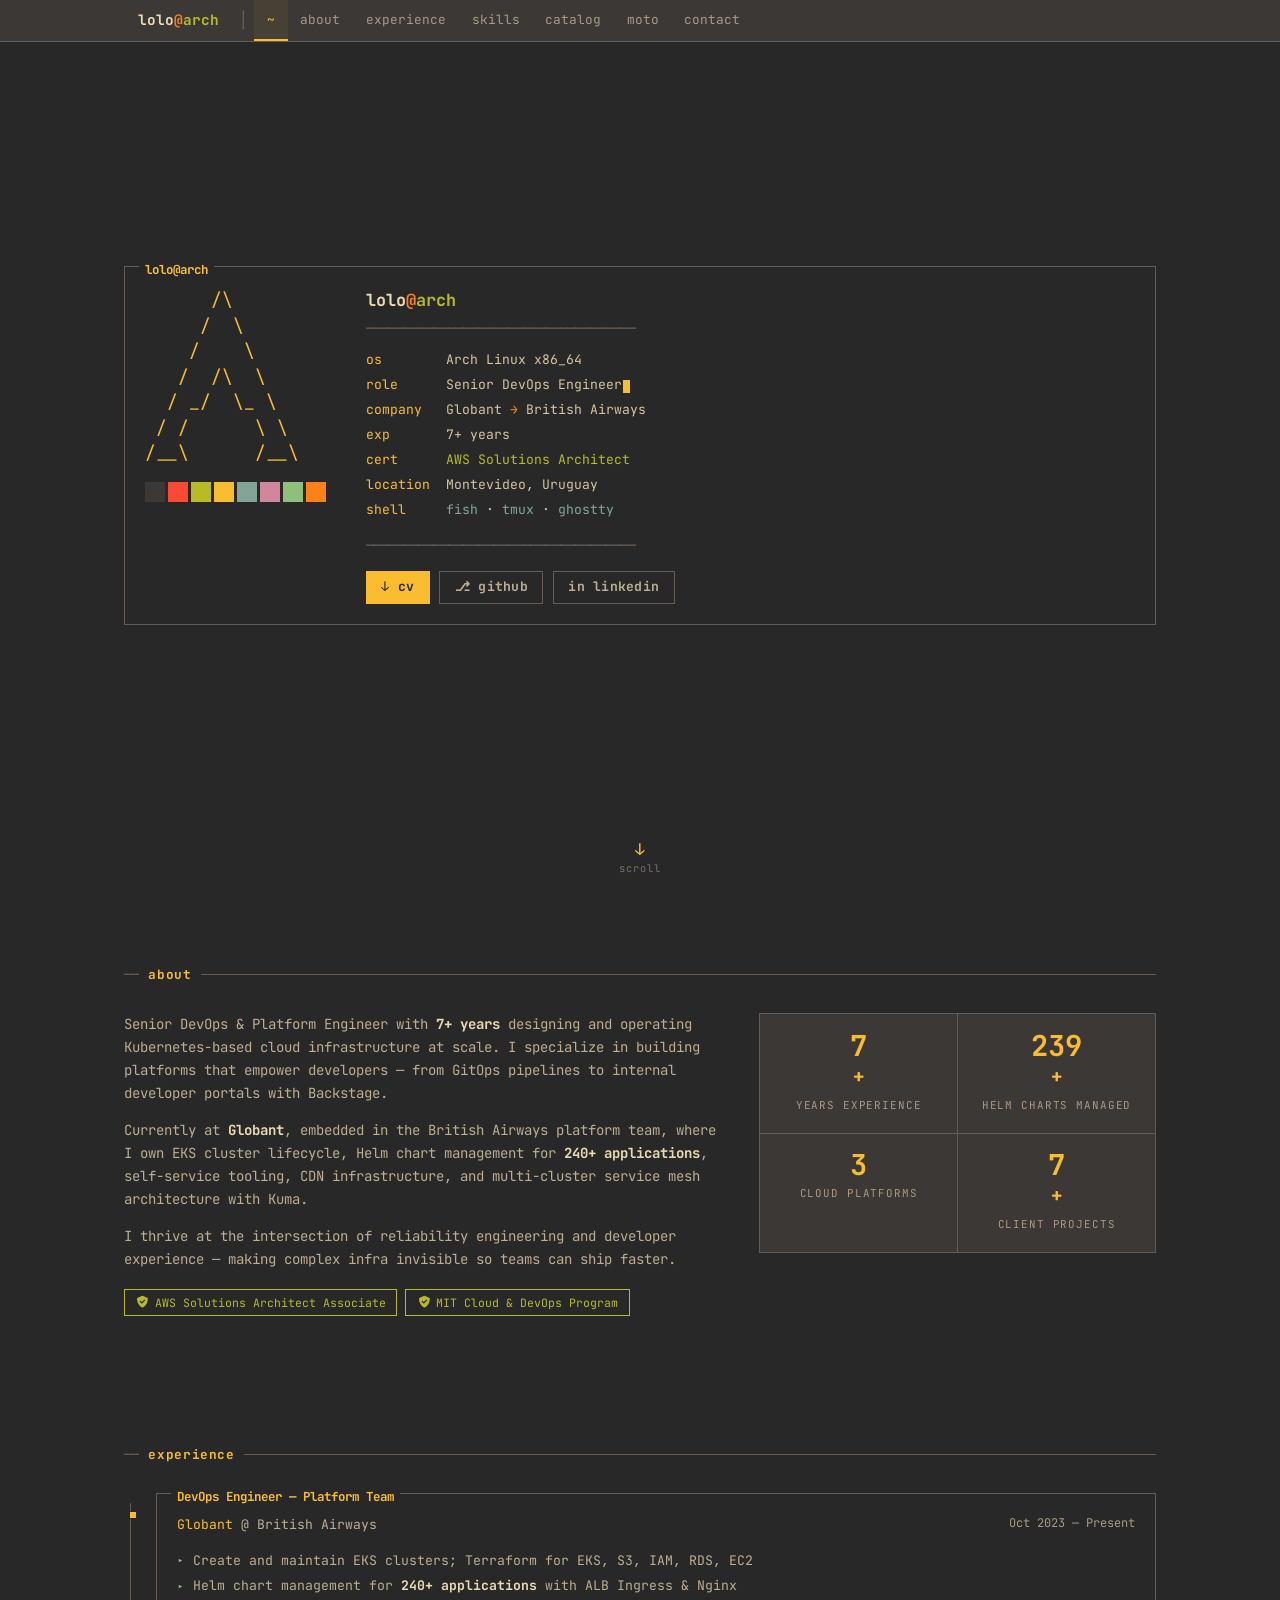
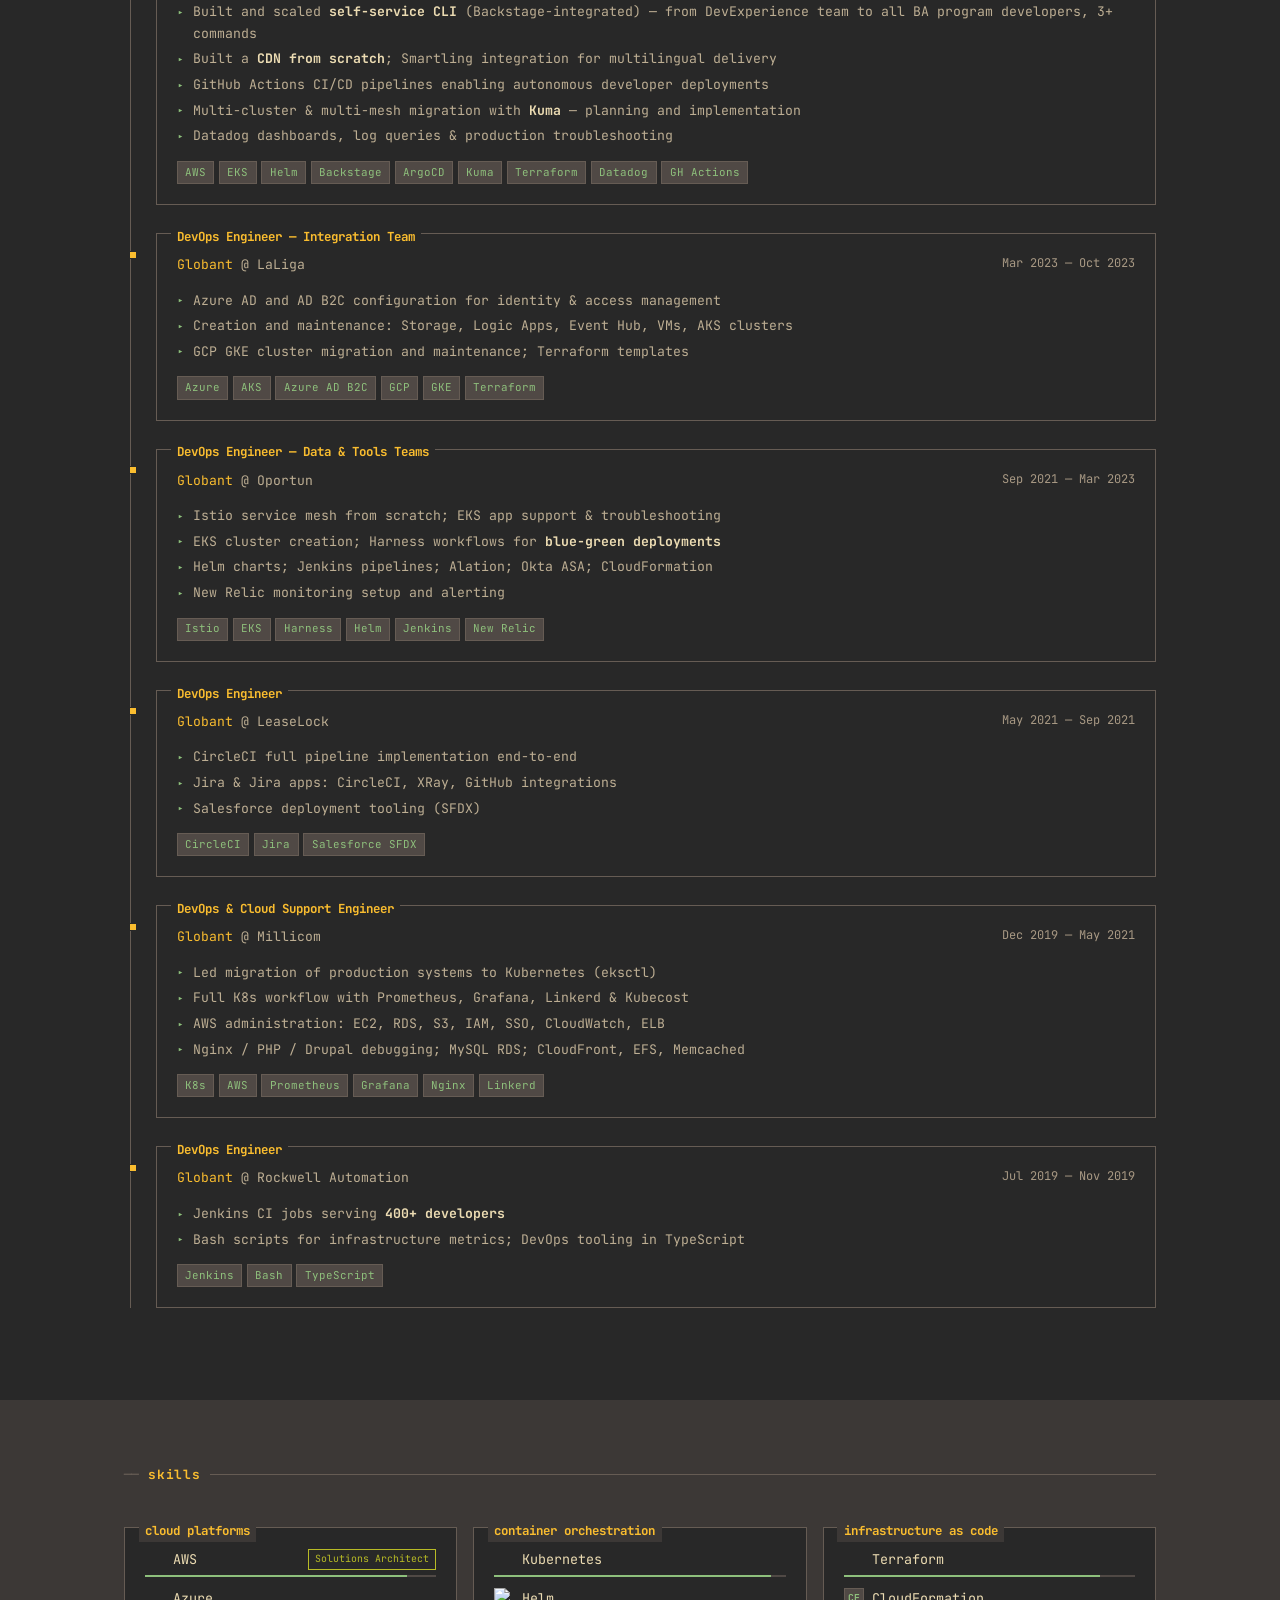
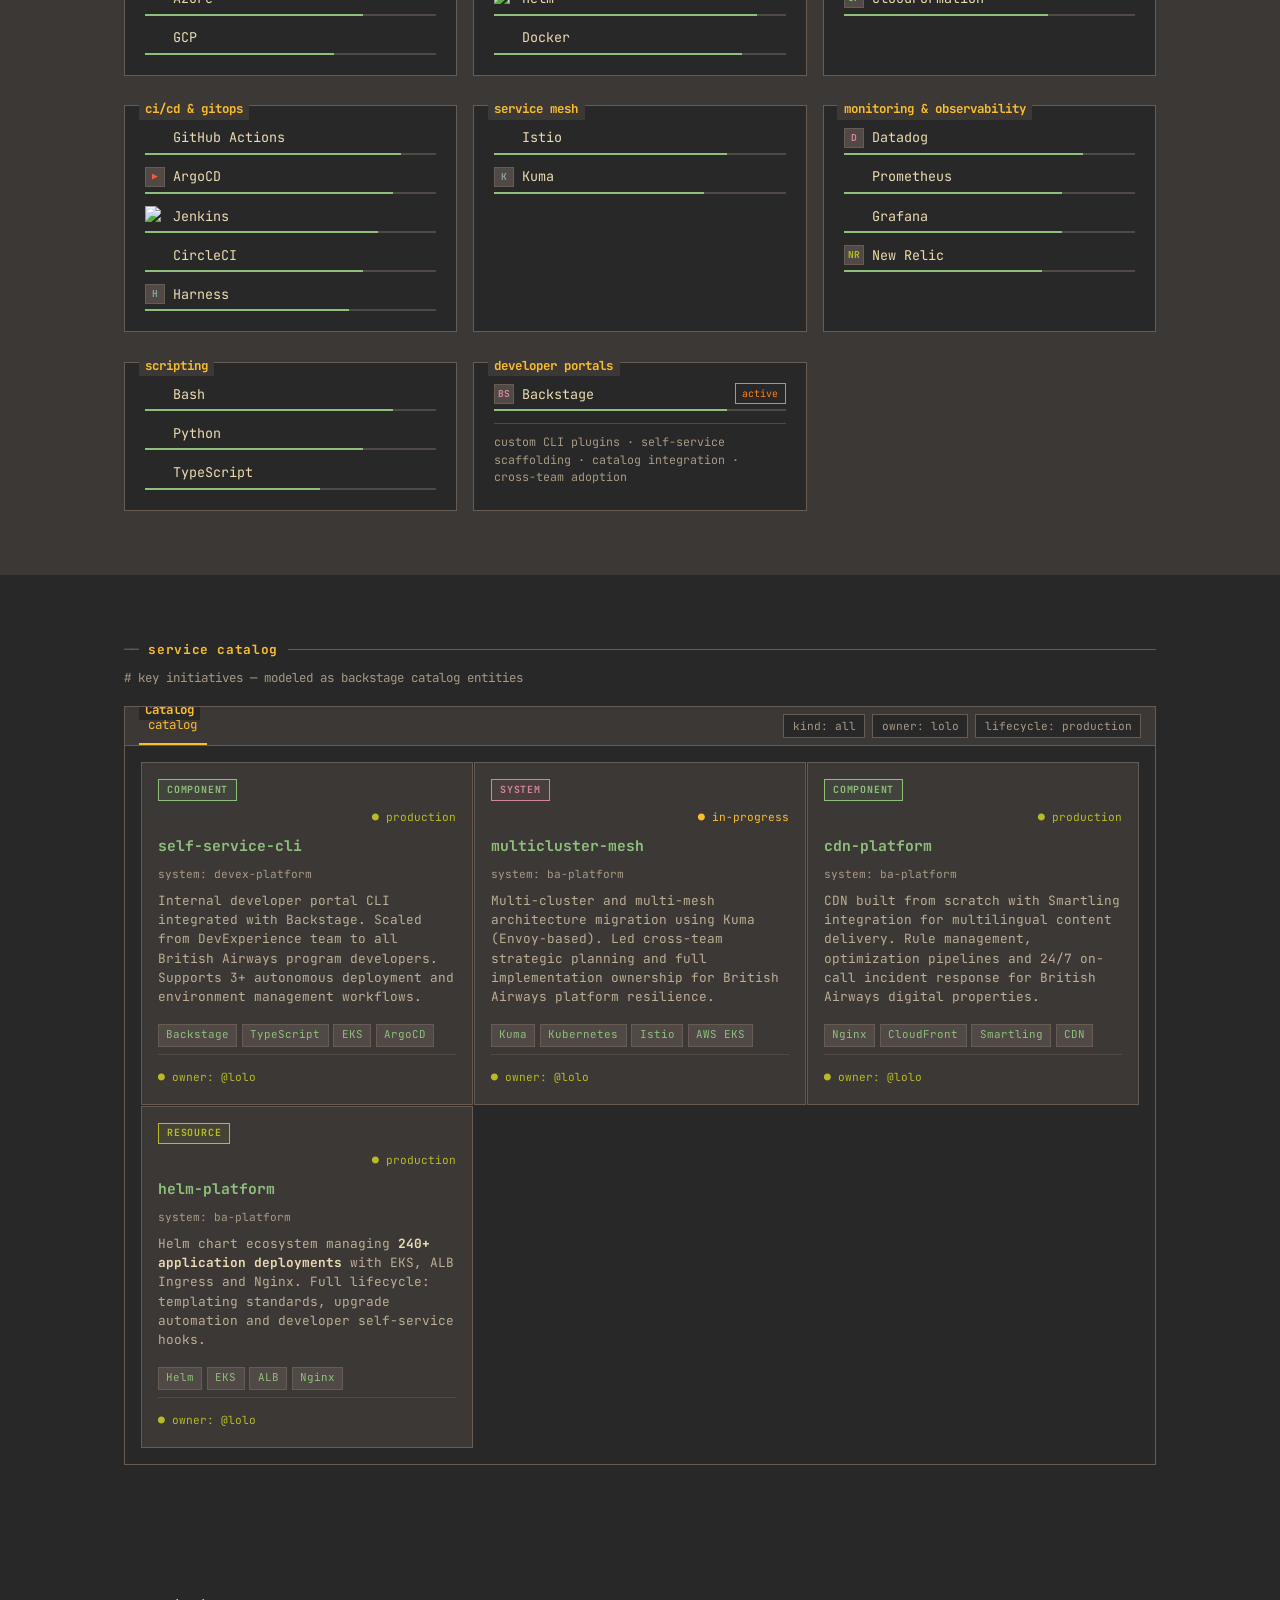
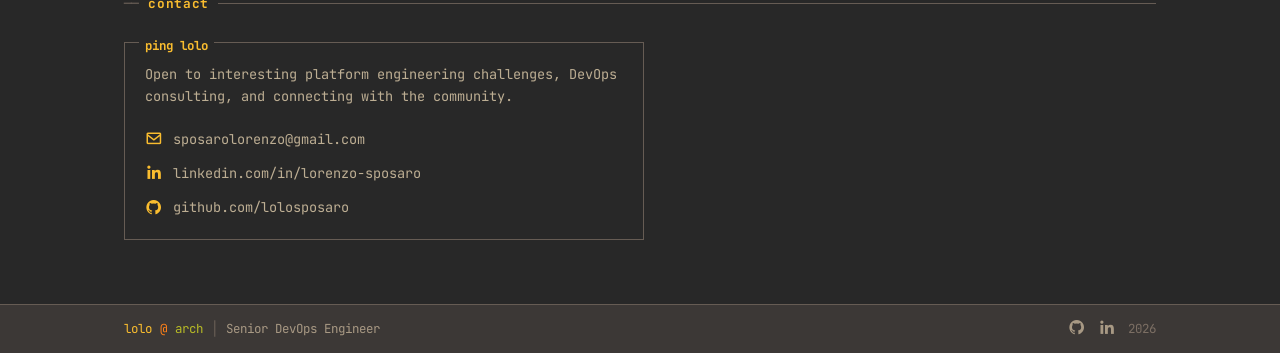
==== commit 9f0a9542: "new moto featuer in a seperate page" ====
--- a/index.html
+++ b/index.html
@@ -34,7 +34,7 @@
         <li><a href="#experience" class="nav__link">experience</a></li>
         <li><a href="#skills"     class="nav__link">skills</a></li>
         <li><a href="#catalog"    class="nav__link">catalog</a></li>
-        <li><a href="#moto"       class="nav__link">moto</a></li>
+        <li><a href="/moto"       class="nav__link">moto</a></li>
         <li><a href="#contact"    class="nav__link">contact</a></li>
       </ul>
       <button class="nav__toggle" id="nav-toggle" aria-label="toggle menu">
@@ -596,24 +596,6 @@
       </div>
     </section>
 
-    <!-- ===== MOTO CLIMA ===== -->
-    <section class="moto section" id="moto">
-      <div class="container">
-        <h2 class="section__title">moto clima</h2>
-        <div class="tui-panel" data-title=" moto-weather-advisor ">
-          <form class="moto__form" id="moto-form">
-            <span class="moto__prompt">$</span>
-            <input class="moto__input" type="text" id="moto-city" value="Montevideo" placeholder="ciudad" autocomplete="off" />
-            <label class="moto__label" for="moto-speed">vel:</label>
-            <input class="moto__speed" type="number" id="moto-speed" value="80" min="20" max="200" />
-            <span class="moto__unit">km/h</span>
-            <button class="moto__btn" type="submit">consultar</button>
-          </form>
-          <pre class="moto__output" id="moto-output"></pre>
-        </div>
-      </div>
-    </section>
-
     <!-- ===== CONTACT ===== -->
     <section class="contact section" id="contact">
       <div class="container">
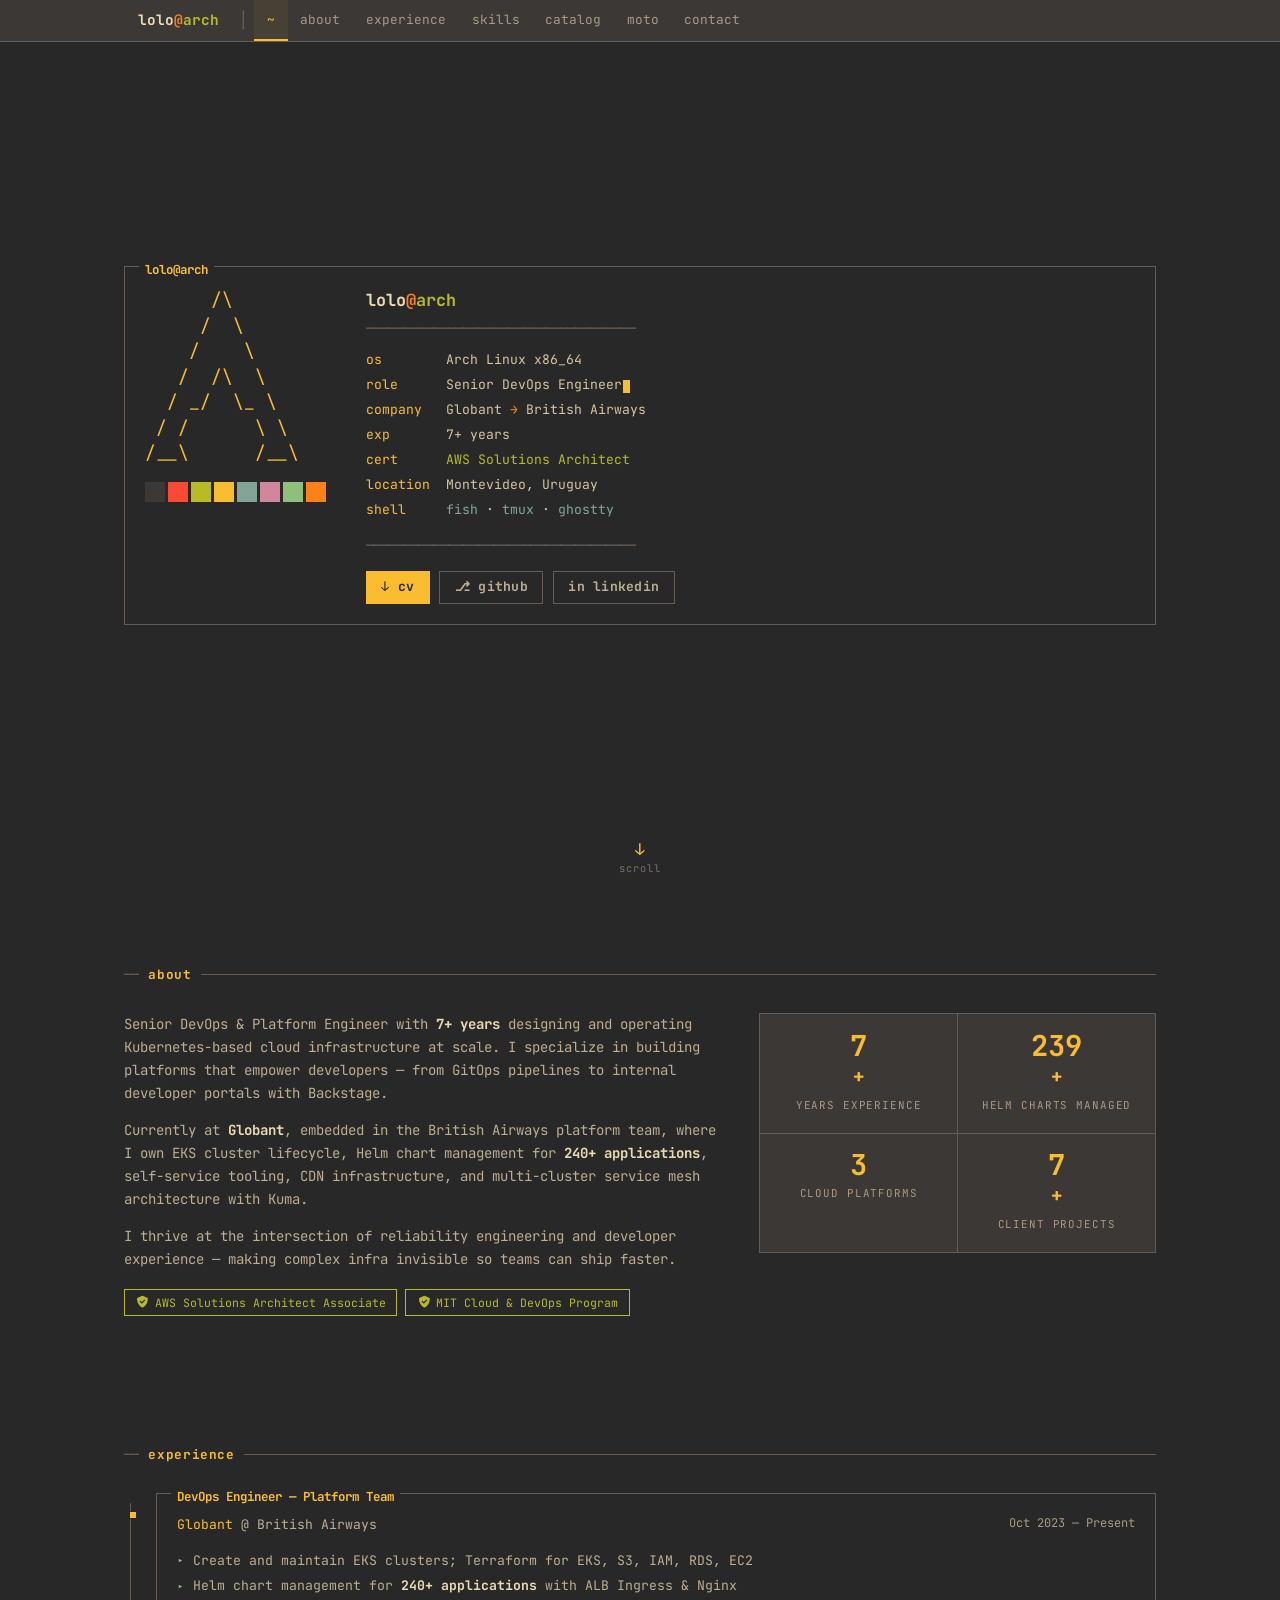
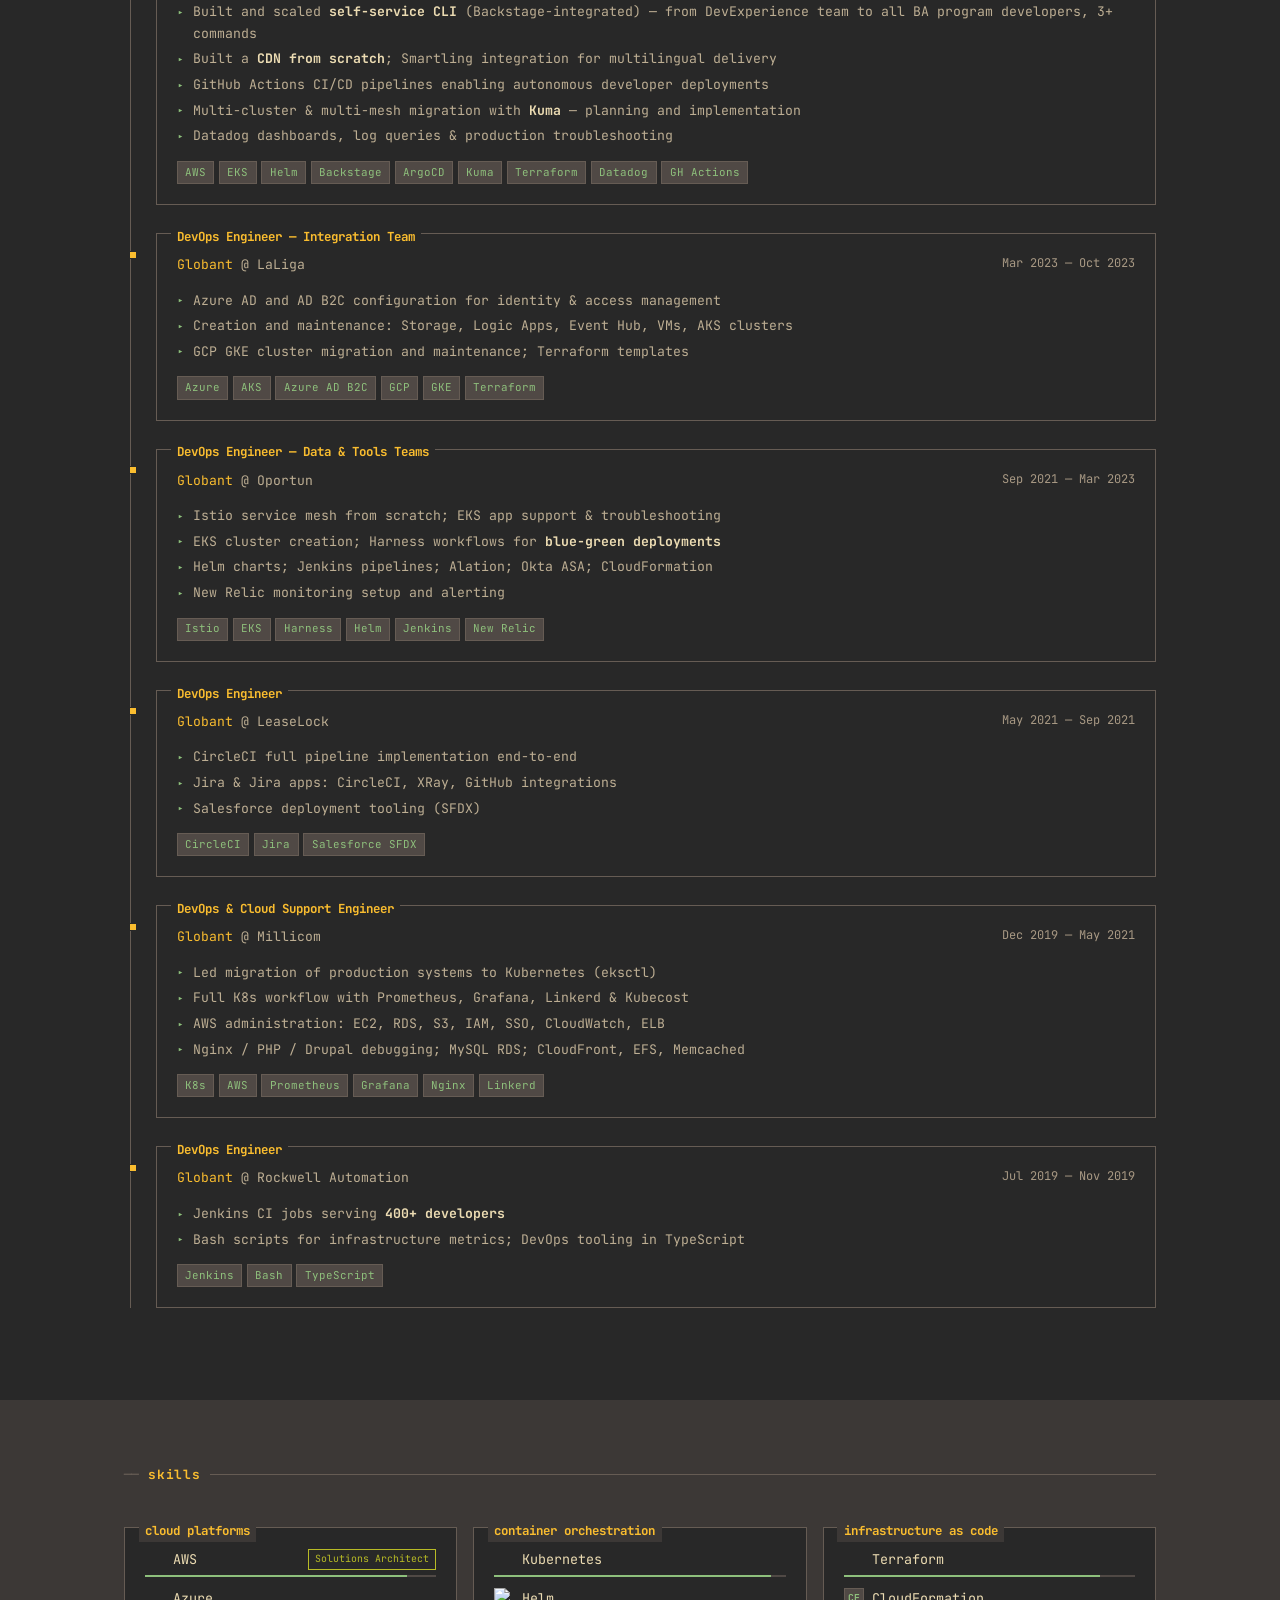
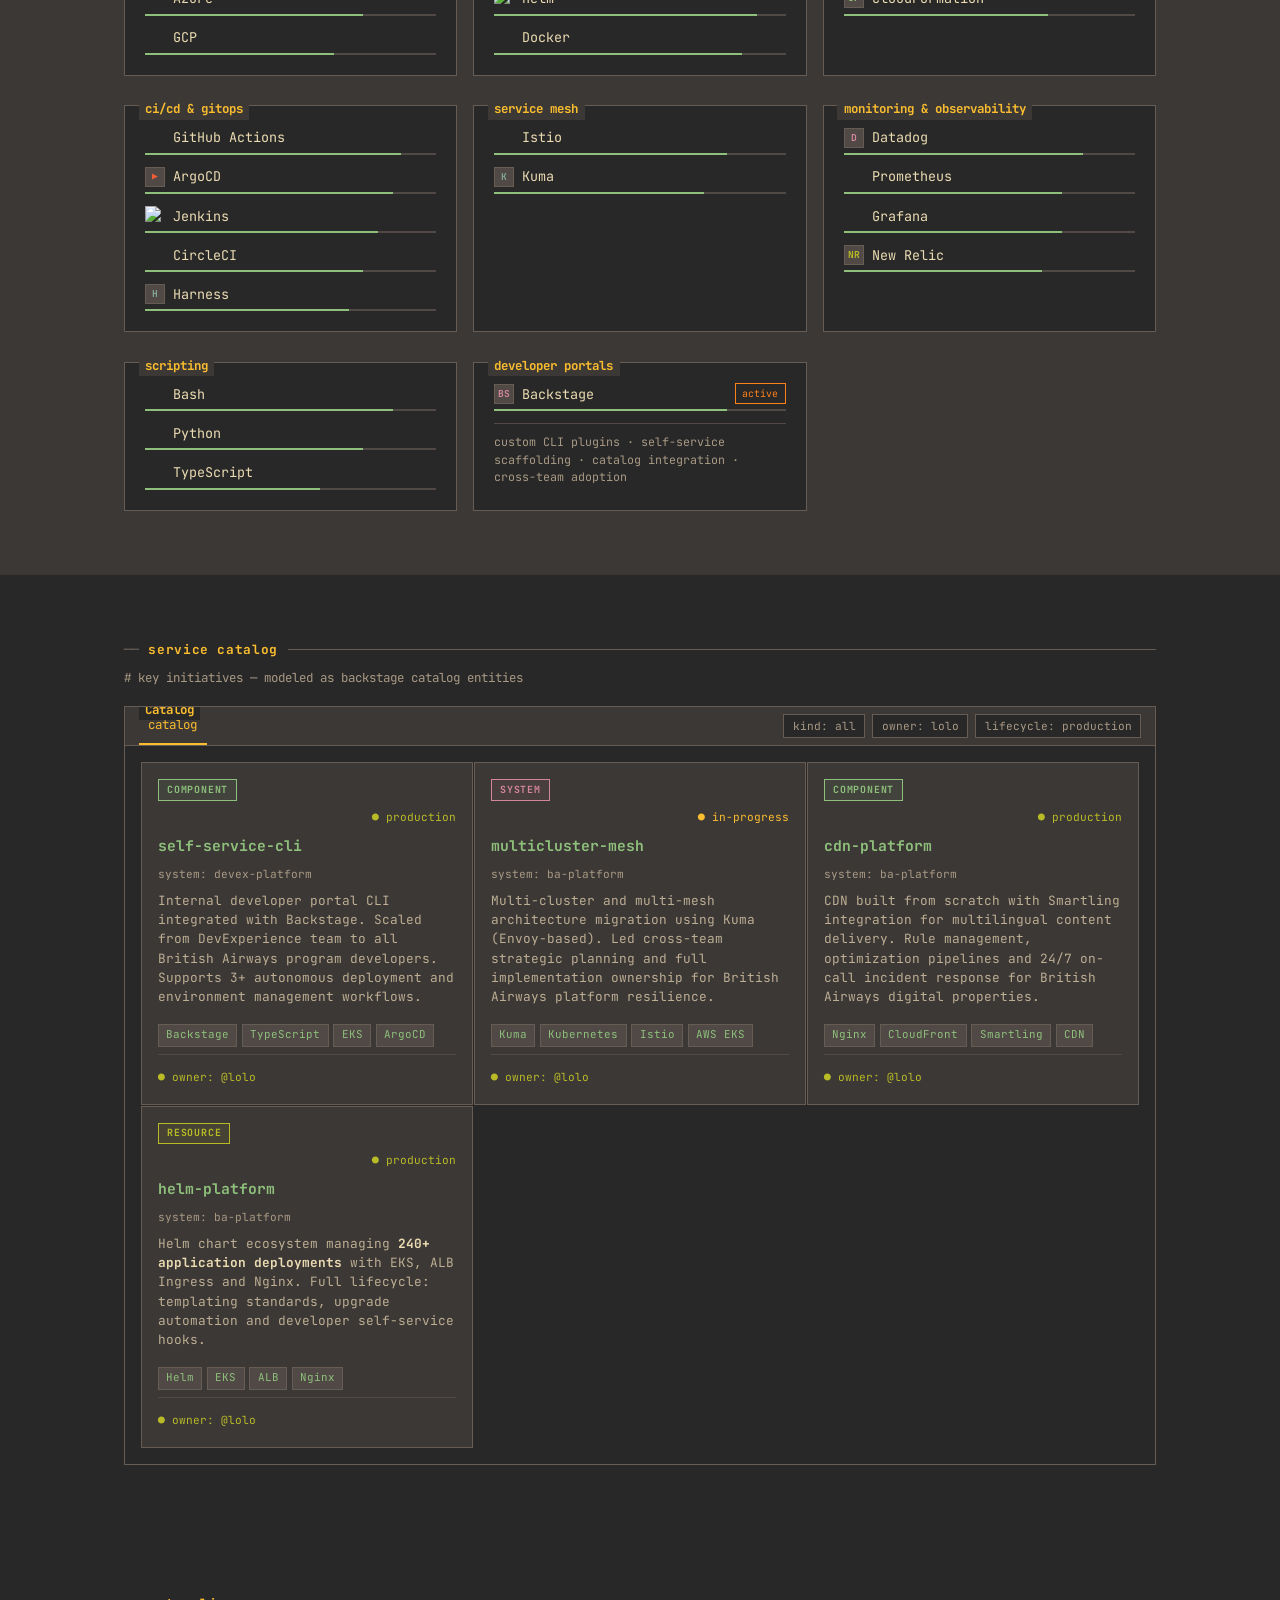
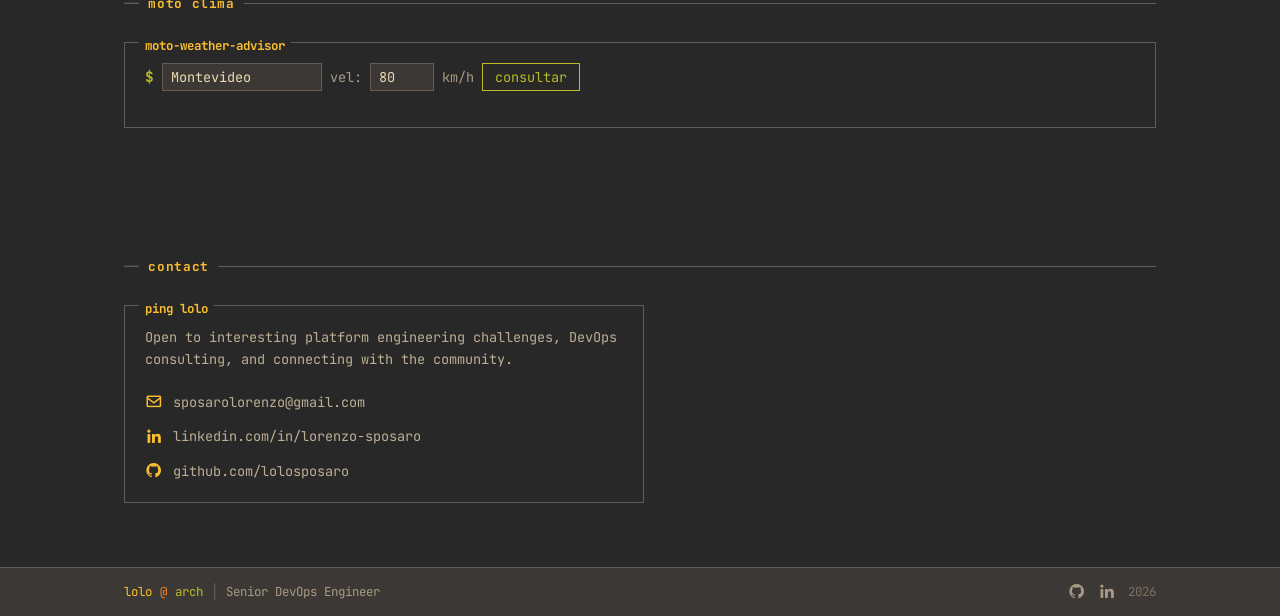
==== commit 9d193470: "Merge pull request #10 from lolosposaro/update-cv update CV pdf" ====
--- a/index.html
+++ b/index.html
@@ -34,7 +34,7 @@
         <li><a href="#experience" class="nav__link">experience</a></li>
         <li><a href="#skills"     class="nav__link">skills</a></li>
         <li><a href="#catalog"    class="nav__link">catalog</a></li>
-        <li><a href="/moto"       class="nav__link">moto</a></li>
+        <li><a href="#moto"       class="nav__link">moto</a></li>
         <li><a href="#contact"    class="nav__link">contact</a></li>
       </ul>
       <button class="nav__toggle" id="nav-toggle" aria-label="toggle menu">
@@ -596,6 +596,24 @@
       </div>
     </section>
 
+    <!-- ===== MOTO CLIMA ===== -->
+    <section class="moto section" id="moto">
+      <div class="container">
+        <h2 class="section__title">moto clima</h2>
+        <div class="tui-panel" data-title=" moto-weather-advisor ">
+          <form class="moto__form" id="moto-form">
+            <span class="moto__prompt">$</span>
+            <input class="moto__input" type="text" id="moto-city" value="Montevideo" placeholder="ciudad" autocomplete="off" />
+            <label class="moto__label" for="moto-speed">vel:</label>
+            <input class="moto__speed" type="number" id="moto-speed" value="80" min="20" max="200" />
+            <span class="moto__unit">km/h</span>
+            <button class="moto__btn" type="submit">consultar</button>
+          </form>
+          <pre class="moto__output" id="moto-output"></pre>
+        </div>
+      </div>
+    </section>
+
     <!-- ===== CONTACT ===== -->
     <section class="contact section" id="contact">
       <div class="container">
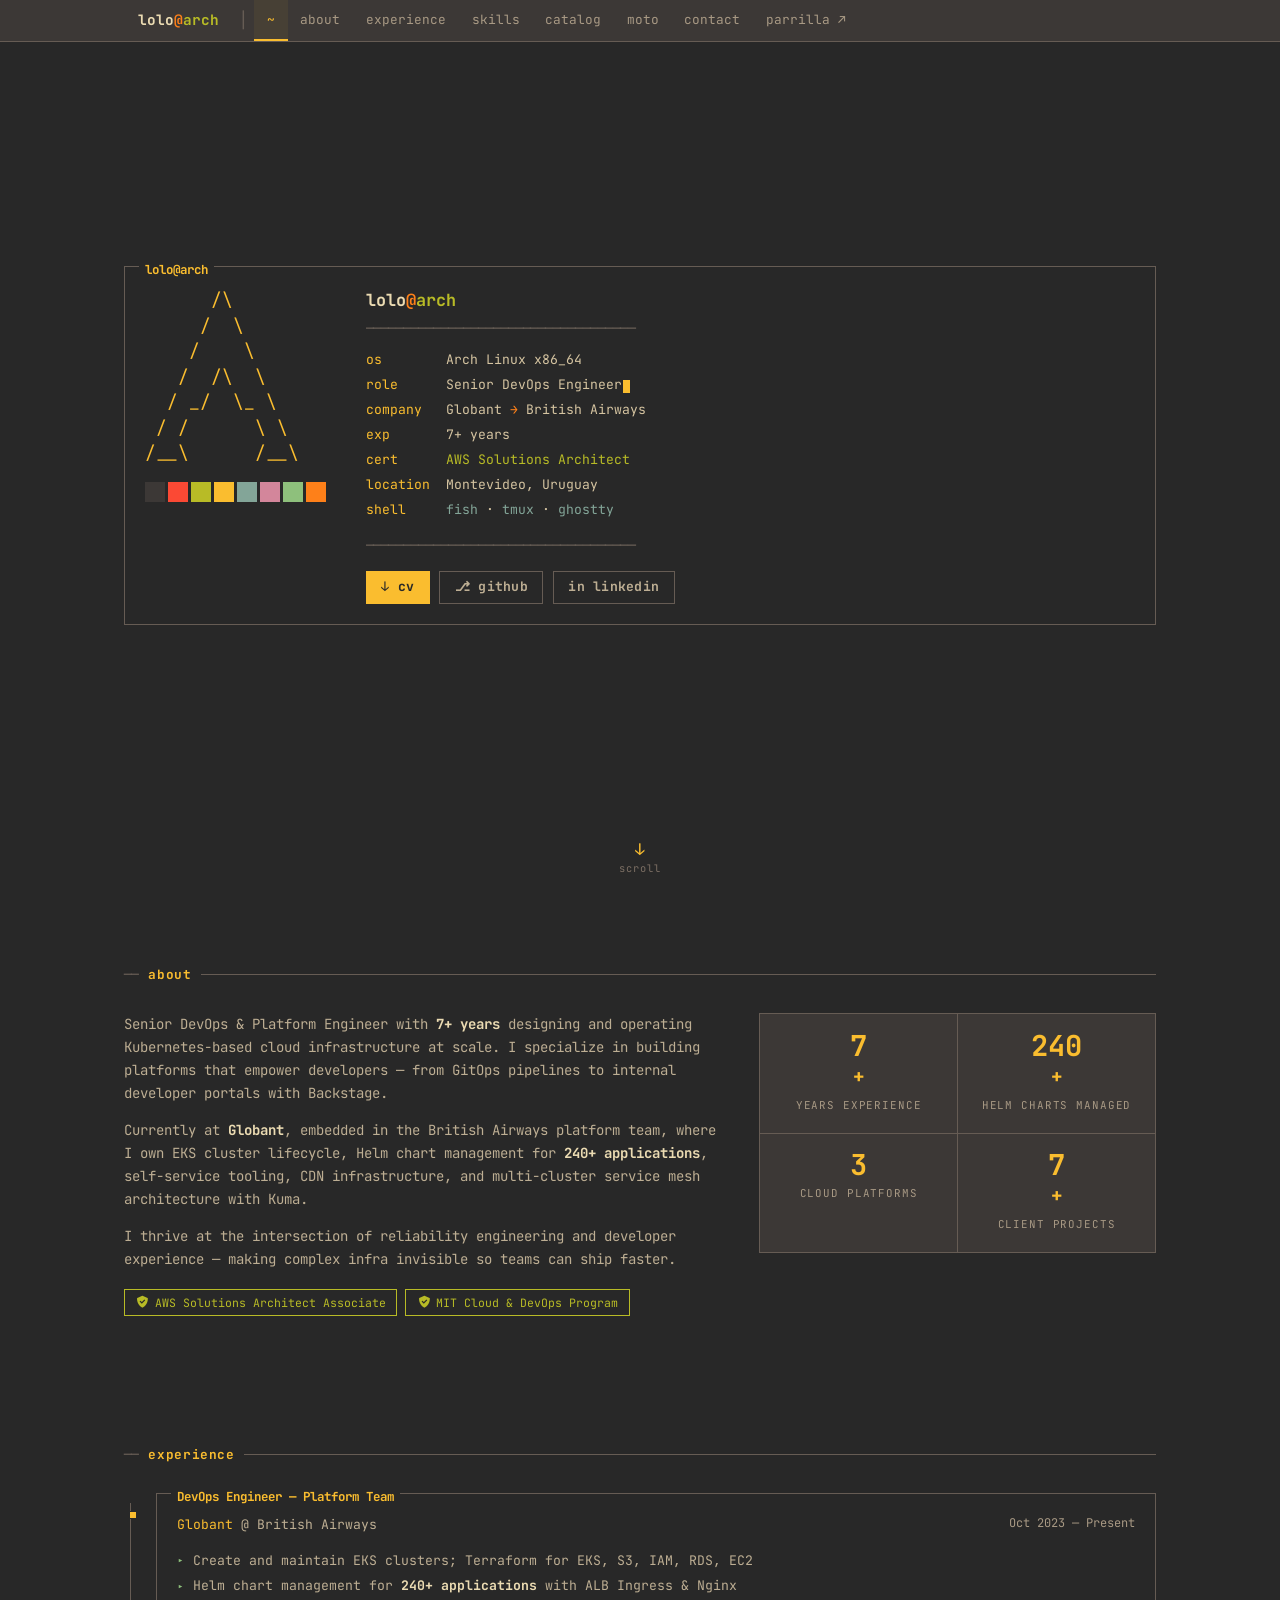
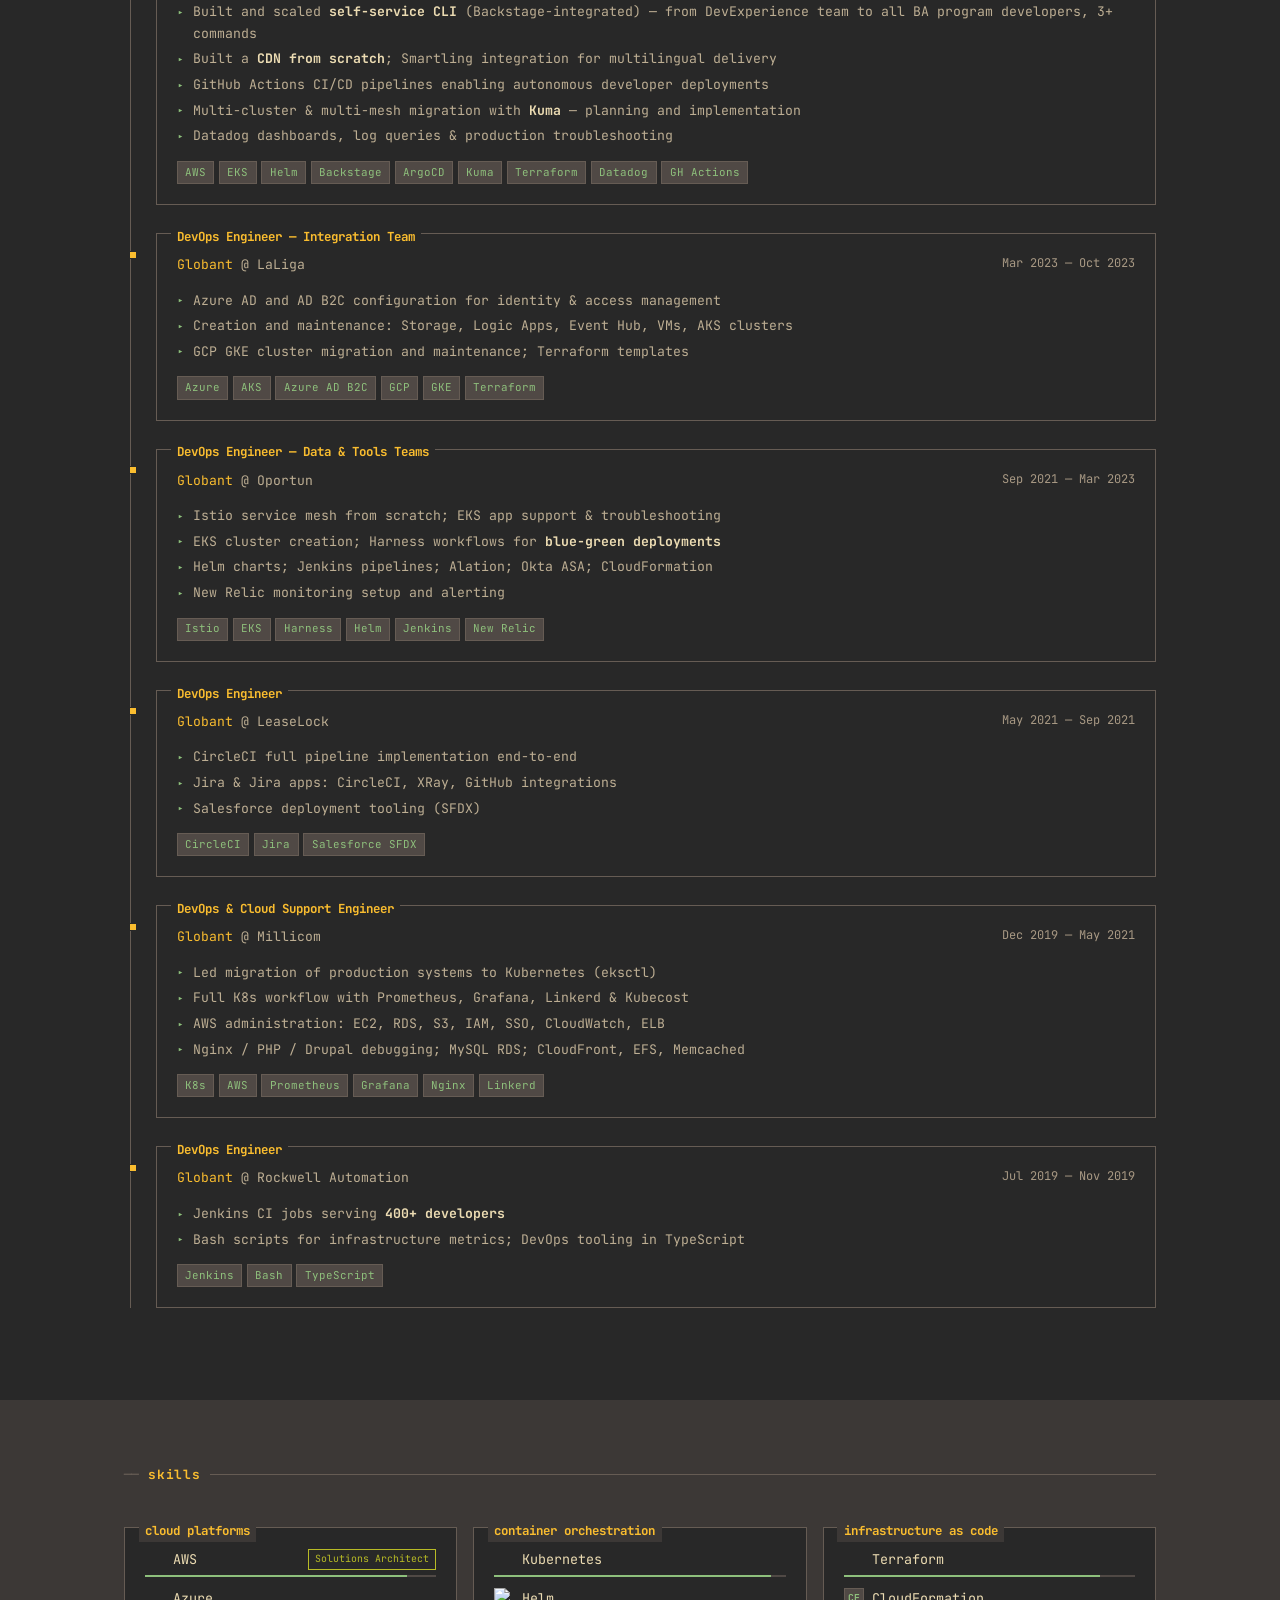
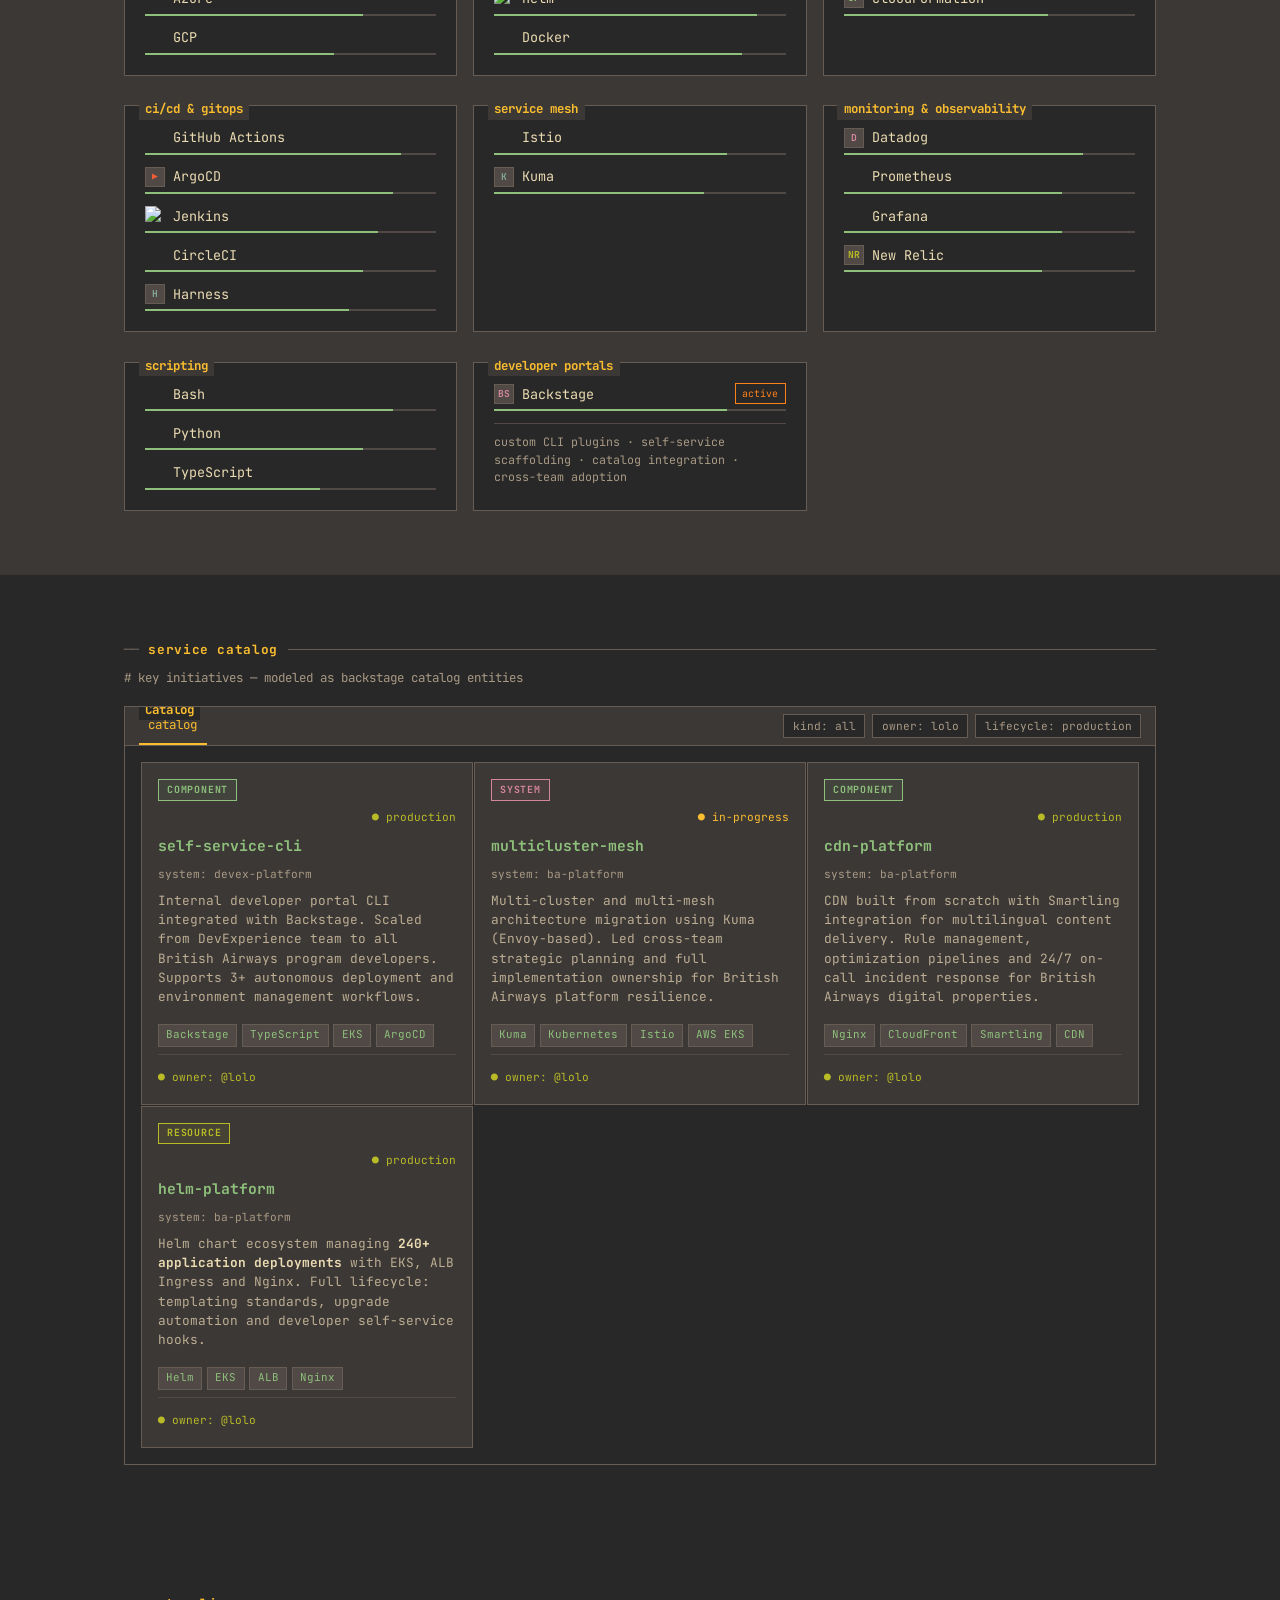
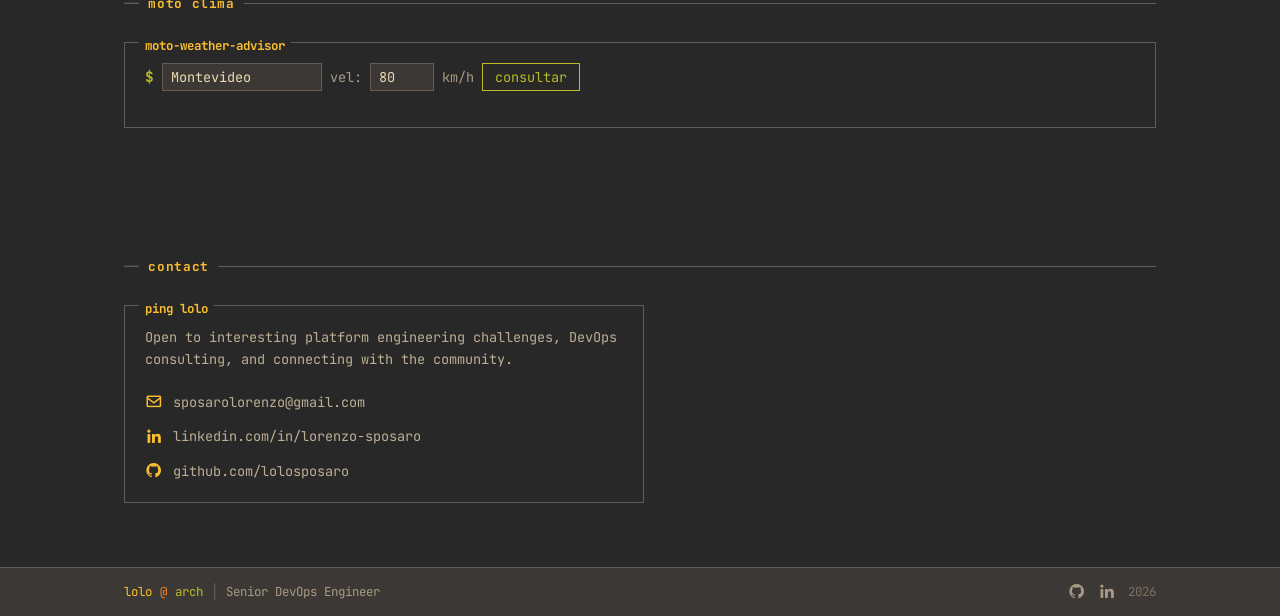
==== commit 80ae72b6: "feat(nav): link a Hacé tu parrilla Co-Authored-By: Claude Opus 5.5 <noreply@anthropic.com> Claude-Se" ====
--- a/index.html
+++ b/index.html
@@ -36,6 +36,7 @@
         <li><a href="#catalog"    class="nav__link">catalog</a></li>
         <li><a href="#moto"       class="nav__link">moto</a></li>
         <li><a href="#contact"    class="nav__link">contact</a></li>
+        <li><a href="/hace-tu-parrilla/" class="nav__link" title="Configurador 3D de parrillas">parrilla ↗</a></li>
       </ul>
       <button class="nav__toggle" id="nav-toggle" aria-label="toggle menu">
         <i class="bx bx-menu"></i>
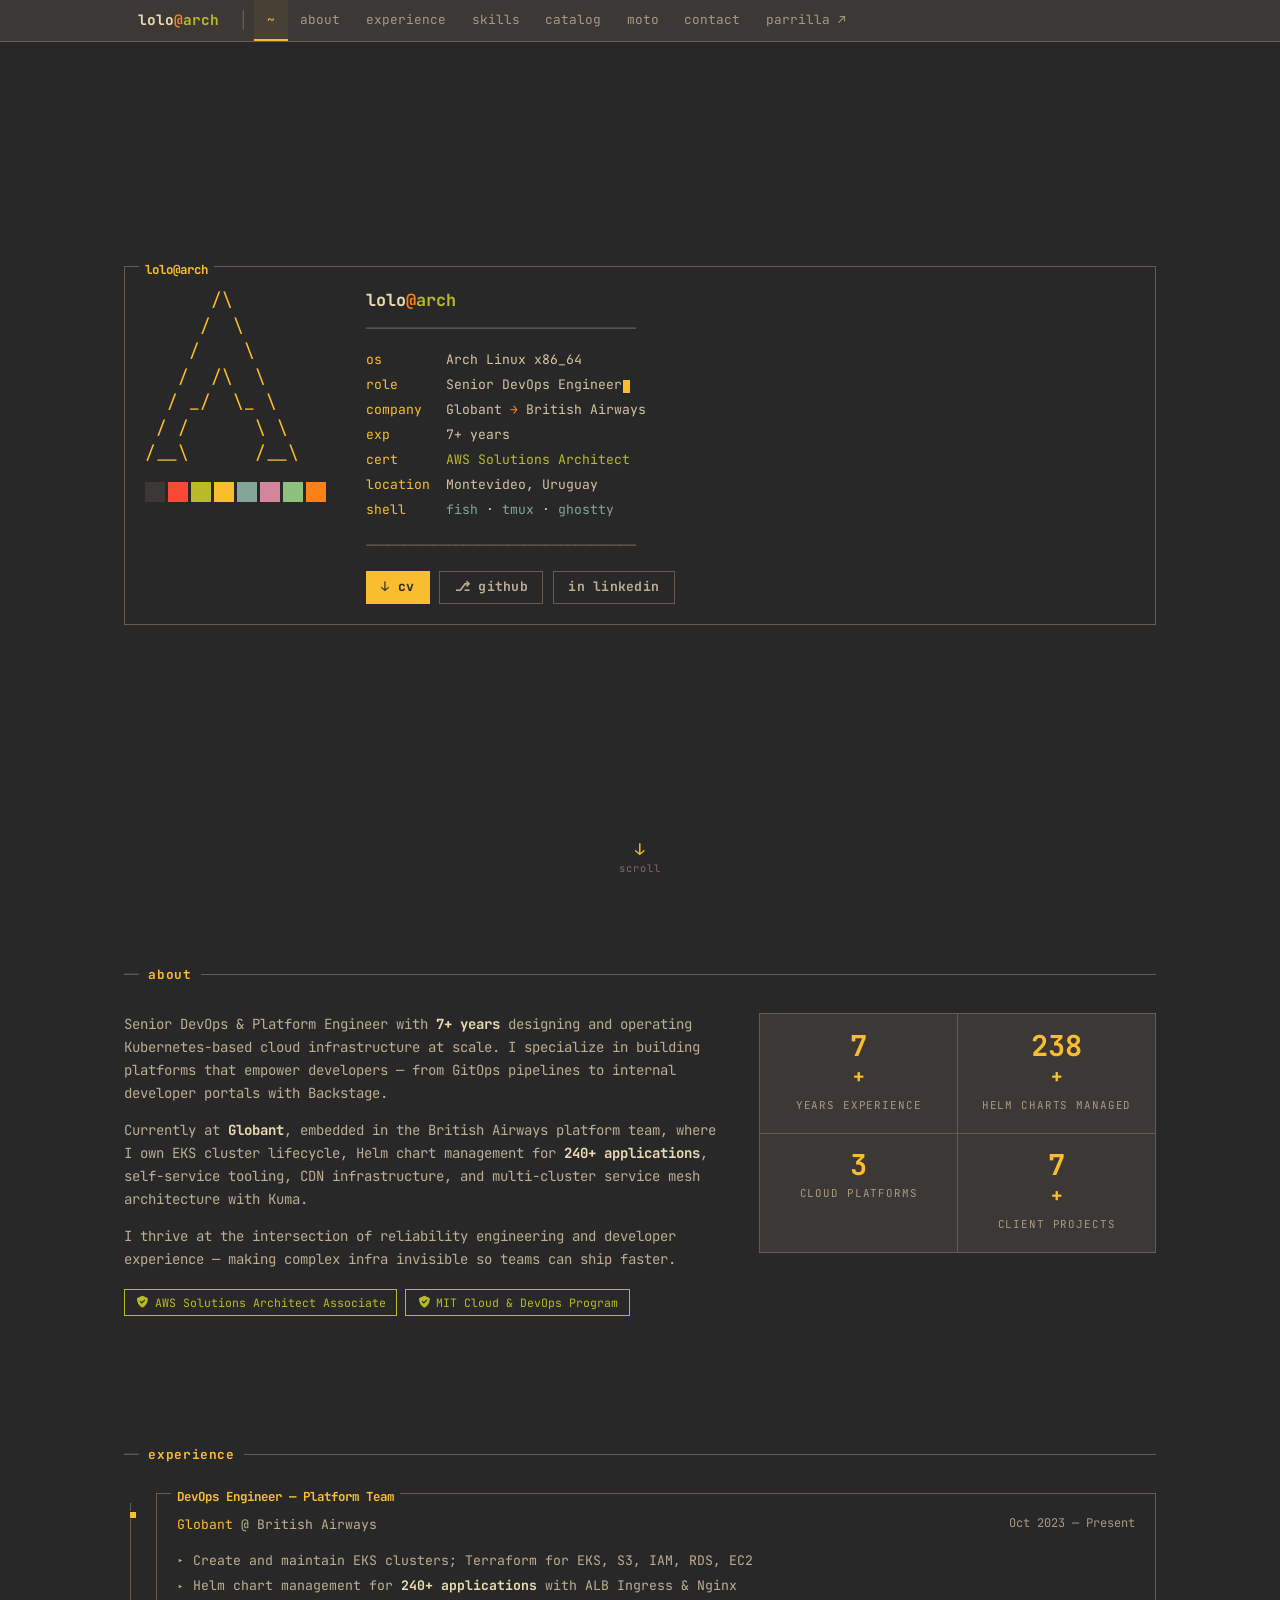
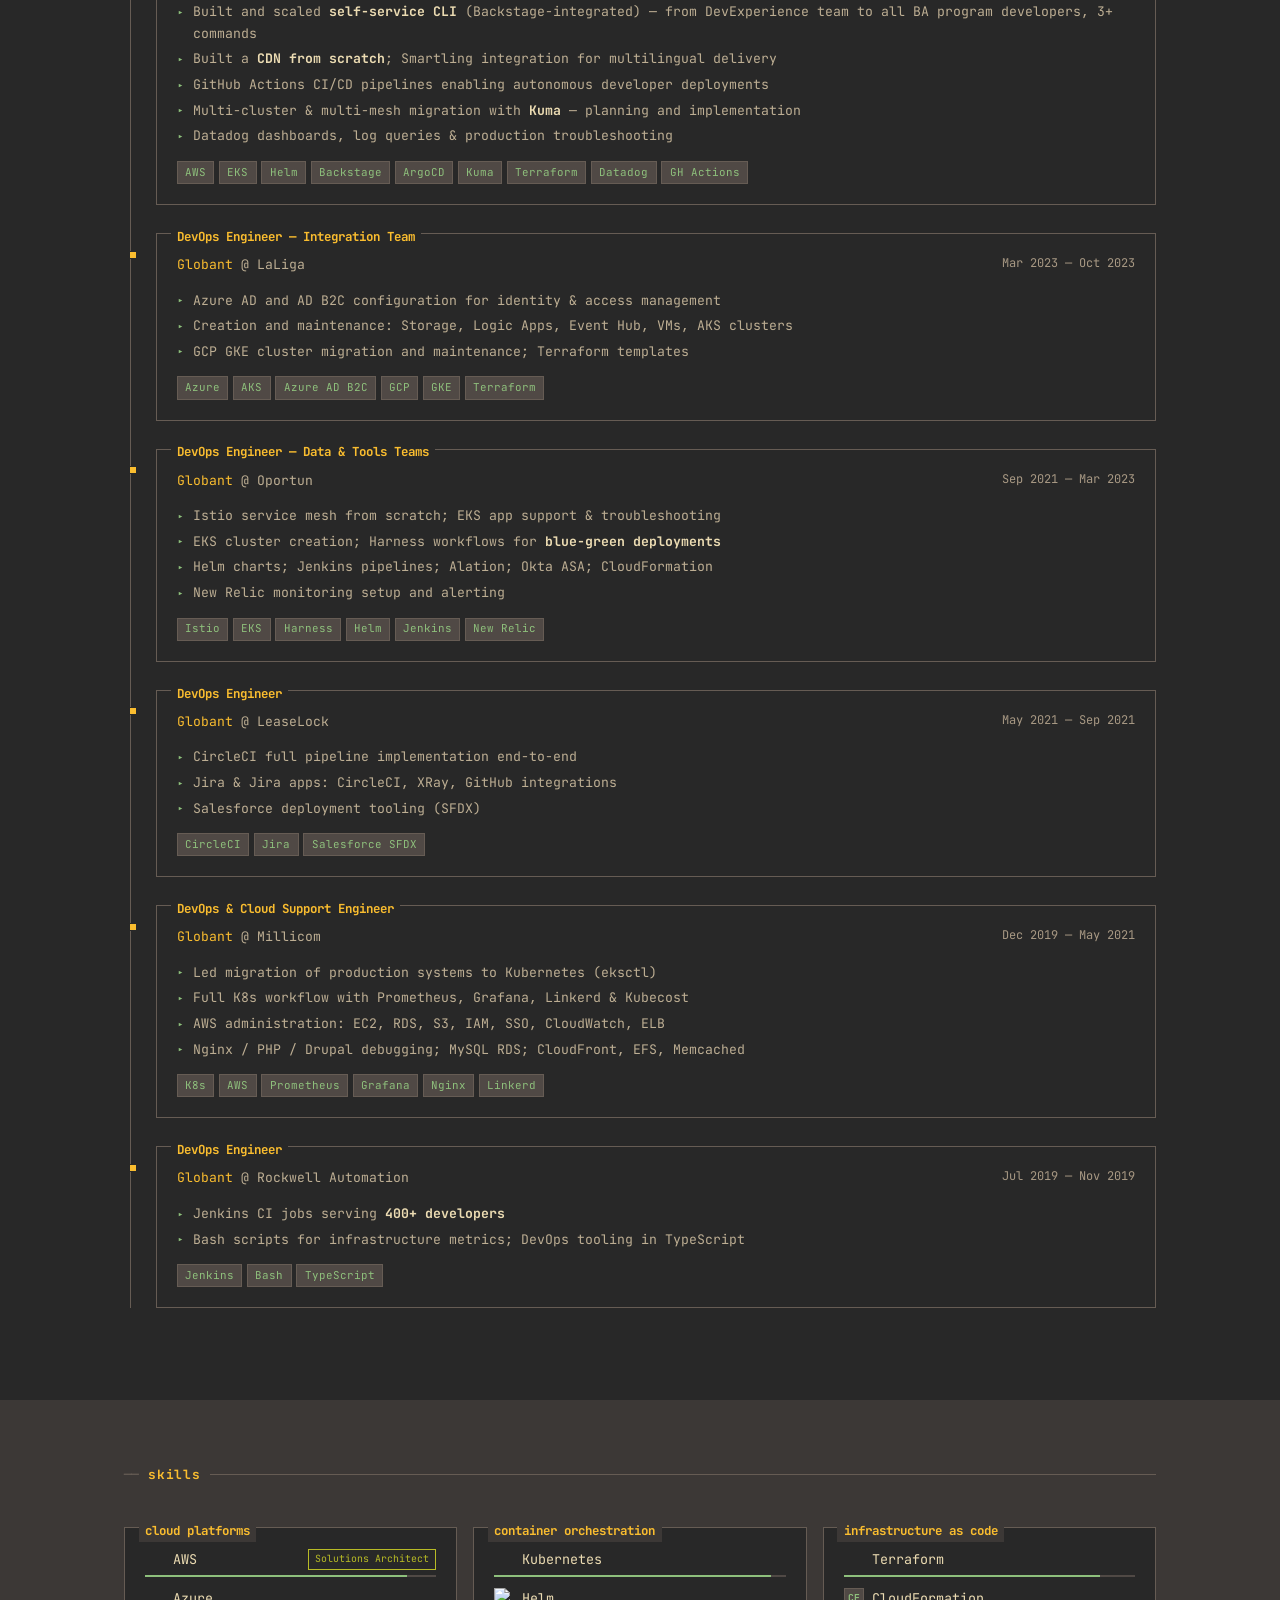
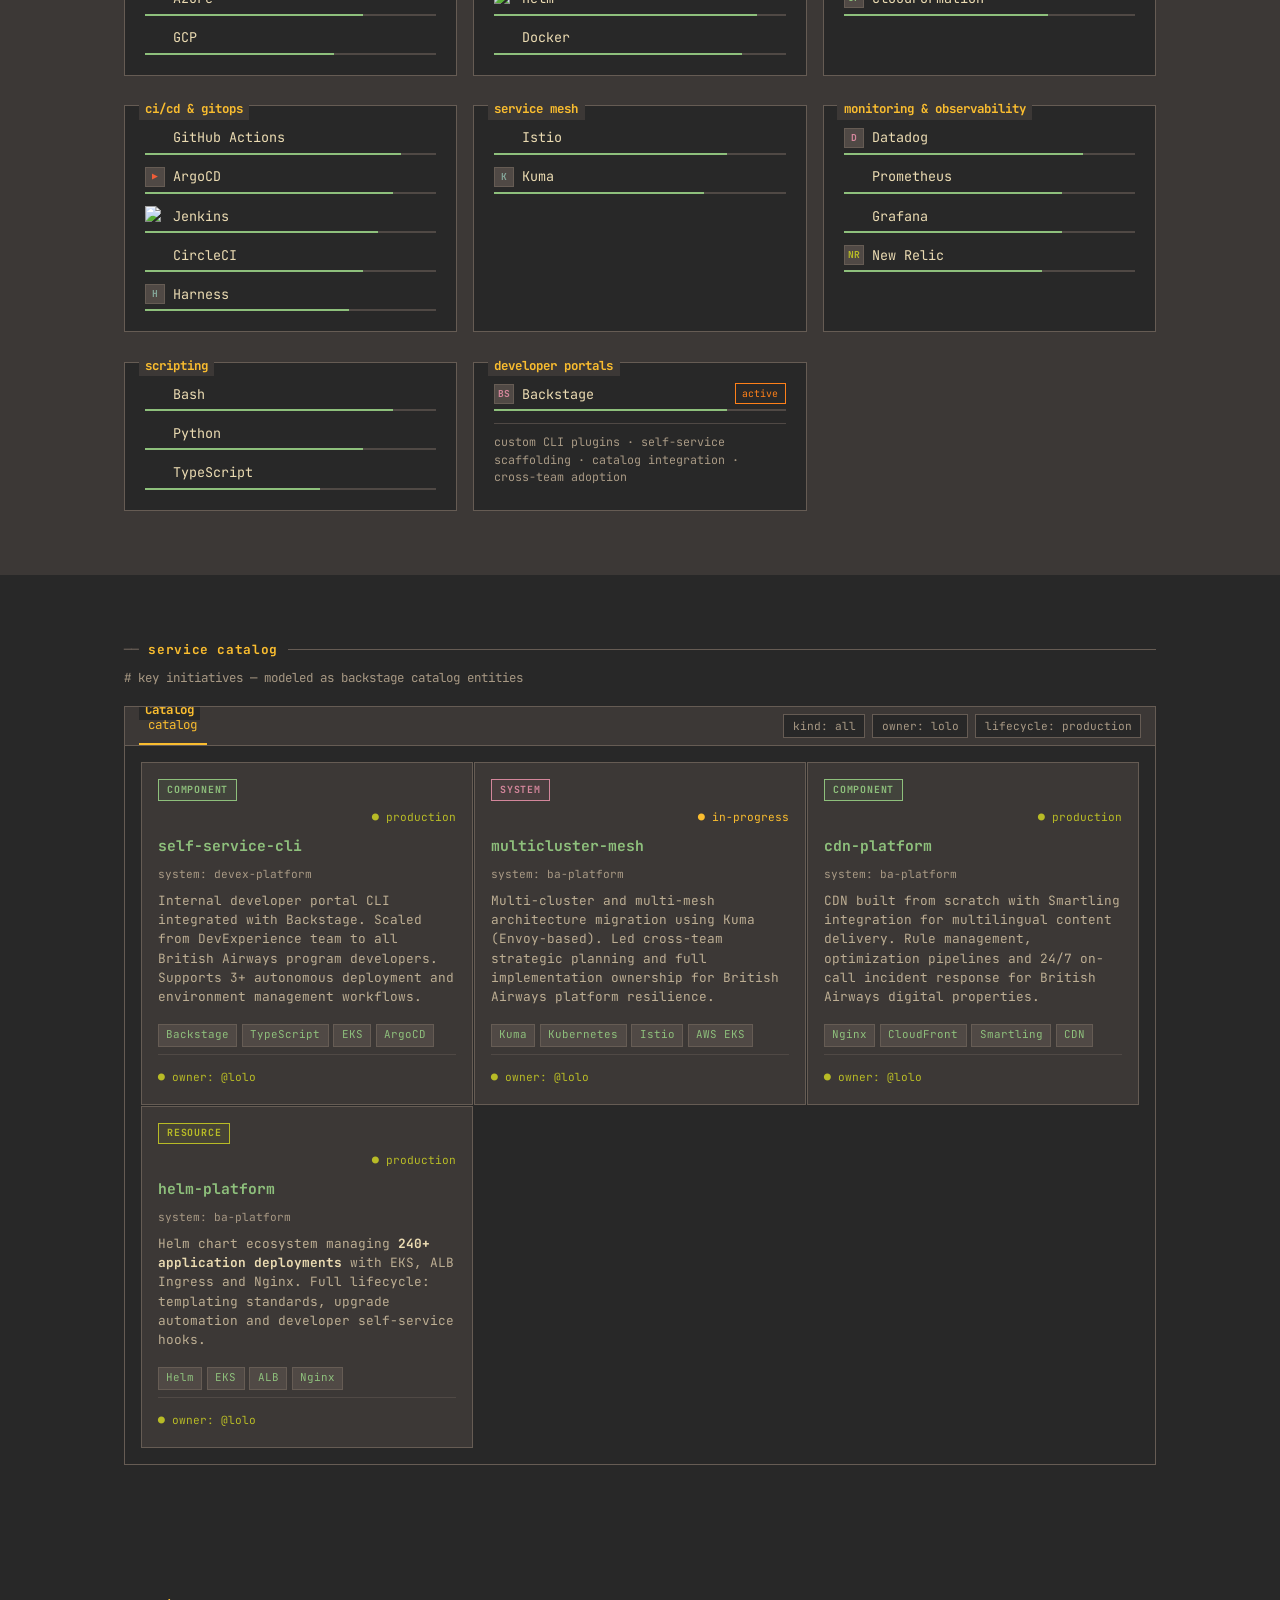
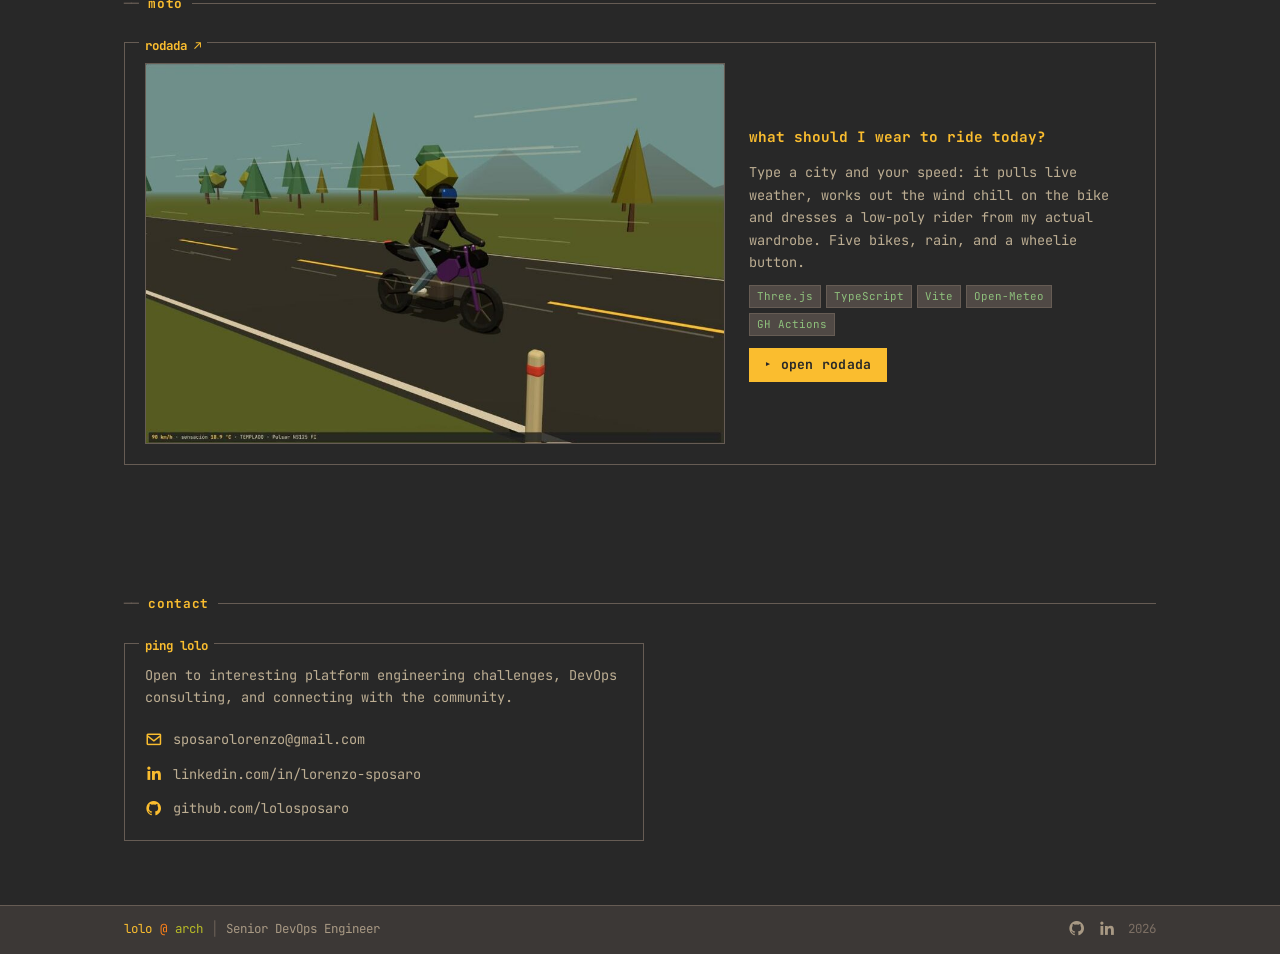
==== commit 971509bb: "feat(moto): la consola moto clima pasa a ser una card de Rodada La sección moto ahora linkea a https" ====
--- a/index.html
+++ b/index.html
@@ -597,21 +597,20 @@
       </div>
     </section>
 
-    <!-- ===== MOTO CLIMA ===== -->
+    <!-- ===== MOTO / RODADA ===== -->
     <section class="moto section" id="moto">
       <div class="container">
-        <h2 class="section__title">moto clima</h2>
-        <div class="tui-panel" data-title=" moto-weather-advisor ">
-          <form class="moto__form" id="moto-form">
-            <span class="moto__prompt">$</span>
-            <input class="moto__input" type="text" id="moto-city" value="Montevideo" placeholder="ciudad" autocomplete="off" />
-            <label class="moto__label" for="moto-speed">vel:</label>
-            <input class="moto__speed" type="number" id="moto-speed" value="80" min="20" max="200" />
-            <span class="moto__unit">km/h</span>
-            <button class="moto__btn" type="submit">consultar</button>
-          </form>
-          <pre class="moto__output" id="moto-output"></pre>
-        </div>
+        <h2 class="section__title">moto</h2>
+        <a class="rodada tui-panel reveal" data-title=" rodada ↗ " href="/rodada/">
+          <img class="rodada__img" src="assets/img/rodada.jpg" width="960" height="631" loading="lazy"
+               alt="Low-poly 3D render: a rider in a black jacket and helmet with a blue visor on a purple Pulsar, riding down a road">
+          <div class="rodada__body">
+            <p class="rodada__lead">what should I wear to ride today?</p>
+            <p class="rodada__desc">Type a city and your speed: it pulls live weather, works out the wind chill on the bike and dresses a low-poly rider from my actual wardrobe. Five bikes, rain, and a wheelie button.</p>
+            <div class="rodada__tags"><span class="tag">Three.js</span><span class="tag">TypeScript</span><span class="tag">Vite</span><span class="tag">Open-Meteo</span><span class="tag">GH Actions</span></div>
+            <span class="btn btn--primary">▸ open rodada</span>
+          </div>
+        </a>
       </div>
     </section>
 
--- a/assets/css/styles.css
+++ b/assets/css/styles.css
@@ -798,58 +798,25 @@
   .footer__inner { flex-direction: column; align-items: flex-start; }
 }
 
-/* ===== MOTO CLIMA ===== */
-.moto__form {
-  display: flex;
-  align-items: center;
-  gap: 0.5rem;
-  flex-wrap: wrap;
-  margin-bottom: 1rem;
-}
-.moto__prompt { color: var(--green); font-weight: 700; user-select: none; }
-.moto__input, .moto__speed {
-  background: var(--bg1);
-  border: 1px solid var(--bg3);
-  color: var(--fg);
-  font-family: var(--font-mono);
-  font-size: 0.85rem;
-  padding: 0.25rem 0.5rem;
-  outline: none;
-  transition: border-color var(--ease);
-}
-.moto__input { width: 160px; }
-.moto__speed { width: 64px; }
-.moto__input:focus, .moto__speed:focus { border-color: var(--yellow); }
-.moto__label, .moto__unit { color: var(--fg4); font-size: 0.85rem; }
-.moto__btn {
-  background: none;
-  border: 1px solid var(--green);
-  color: var(--green);
-  font-family: var(--font-mono);
-  font-size: 0.85rem;
-  padding: 0.25rem 0.75rem;
-  cursor: pointer;
-  transition: background var(--ease), color var(--ease);
-}
-.moto__btn:hover   { background: var(--green); color: var(--bg); }
-.moto__btn:disabled { opacity: 0.5; cursor: not-allowed; }
-.moto__output {
-  display: none;
-  font-family: var(--font-mono);
-  font-size: 0.8rem;
-  line-height: 1.6;
-  color: var(--fg2);
-  white-space: pre-wrap;
-  word-break: break-word;
-  border-top: 1px solid var(--bg3);
-  padding-top: 1rem;
-  margin-top: 0;
-}
-.moto__output.visible { display: block; }
-
-@media (max-width: 480px) {
-  .moto__input { width: 100%; }
-  .moto__form  { gap: 0.4rem; }
+/* ===== MOTO / RODADA (card linking to the 3D app) ===== */
+.rodada {
+  display: grid;
+  grid-template-columns: 3fr 2fr;
+  gap: 1.5rem;
+  align-items: center;
+  color: inherit;
+  transition: border-color var(--ease), background var(--ease);
+}
+.rodada:hover { border-color: var(--yellow); background: var(--bg1); }
+.rodada:hover.tui-panel[data-title]::before { background: var(--bg1); }
+.rodada:focus-visible { outline: 1px solid var(--yellow); outline-offset: 3px; }
+.rodada__img { width: 100%; height: auto; border: 1px solid var(--bg3); }
+.rodada__body { display: flex; flex-direction: column; gap: 0.75rem; align-items: flex-start; }
+.rodada__lead { color: var(--yellow); font-weight: 700; }
+.rodada__desc { color: var(--fg3); font-size: 0.85rem; }
+.rodada__tags { display: flex; flex-wrap: wrap; gap: 0.3rem; }
+@media (max-width: 768px) {
+  .rodada { grid-template-columns: 1fr; }
 }
 
 @media (min-width: 1024px) {
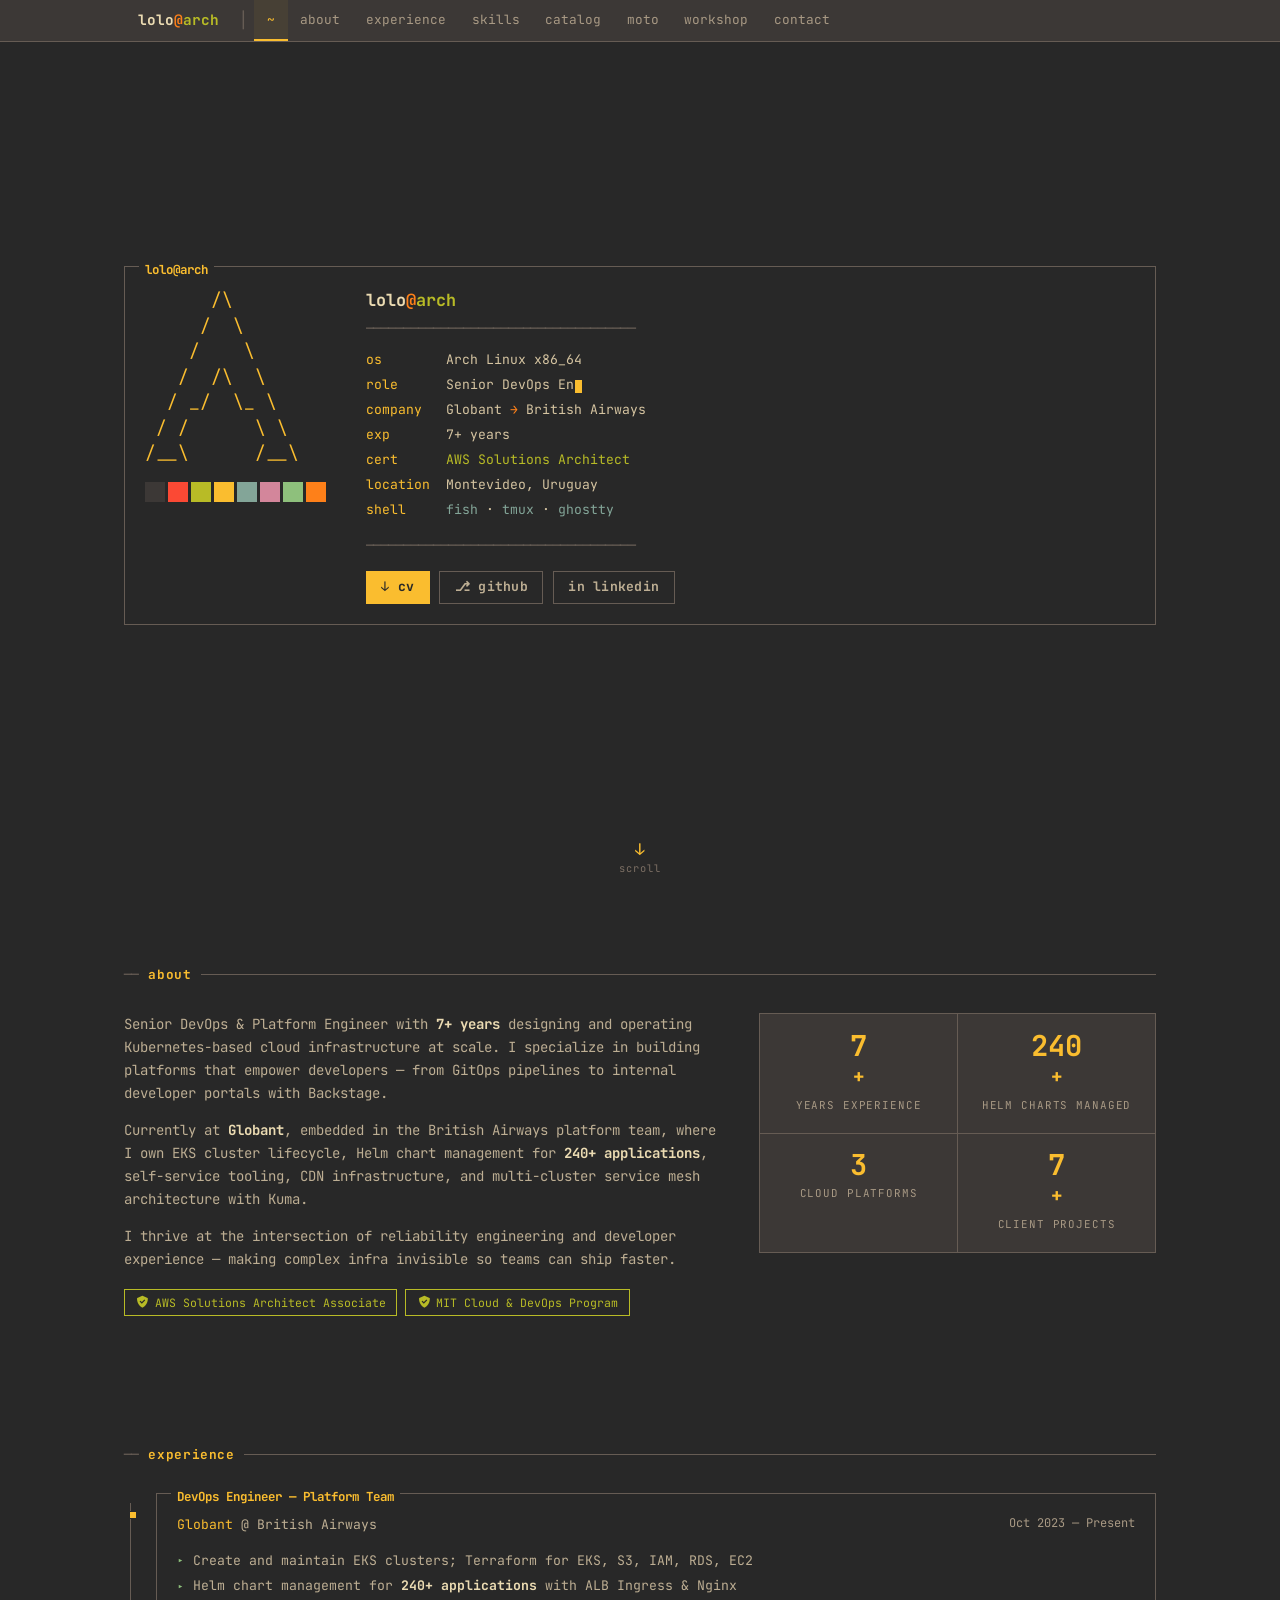
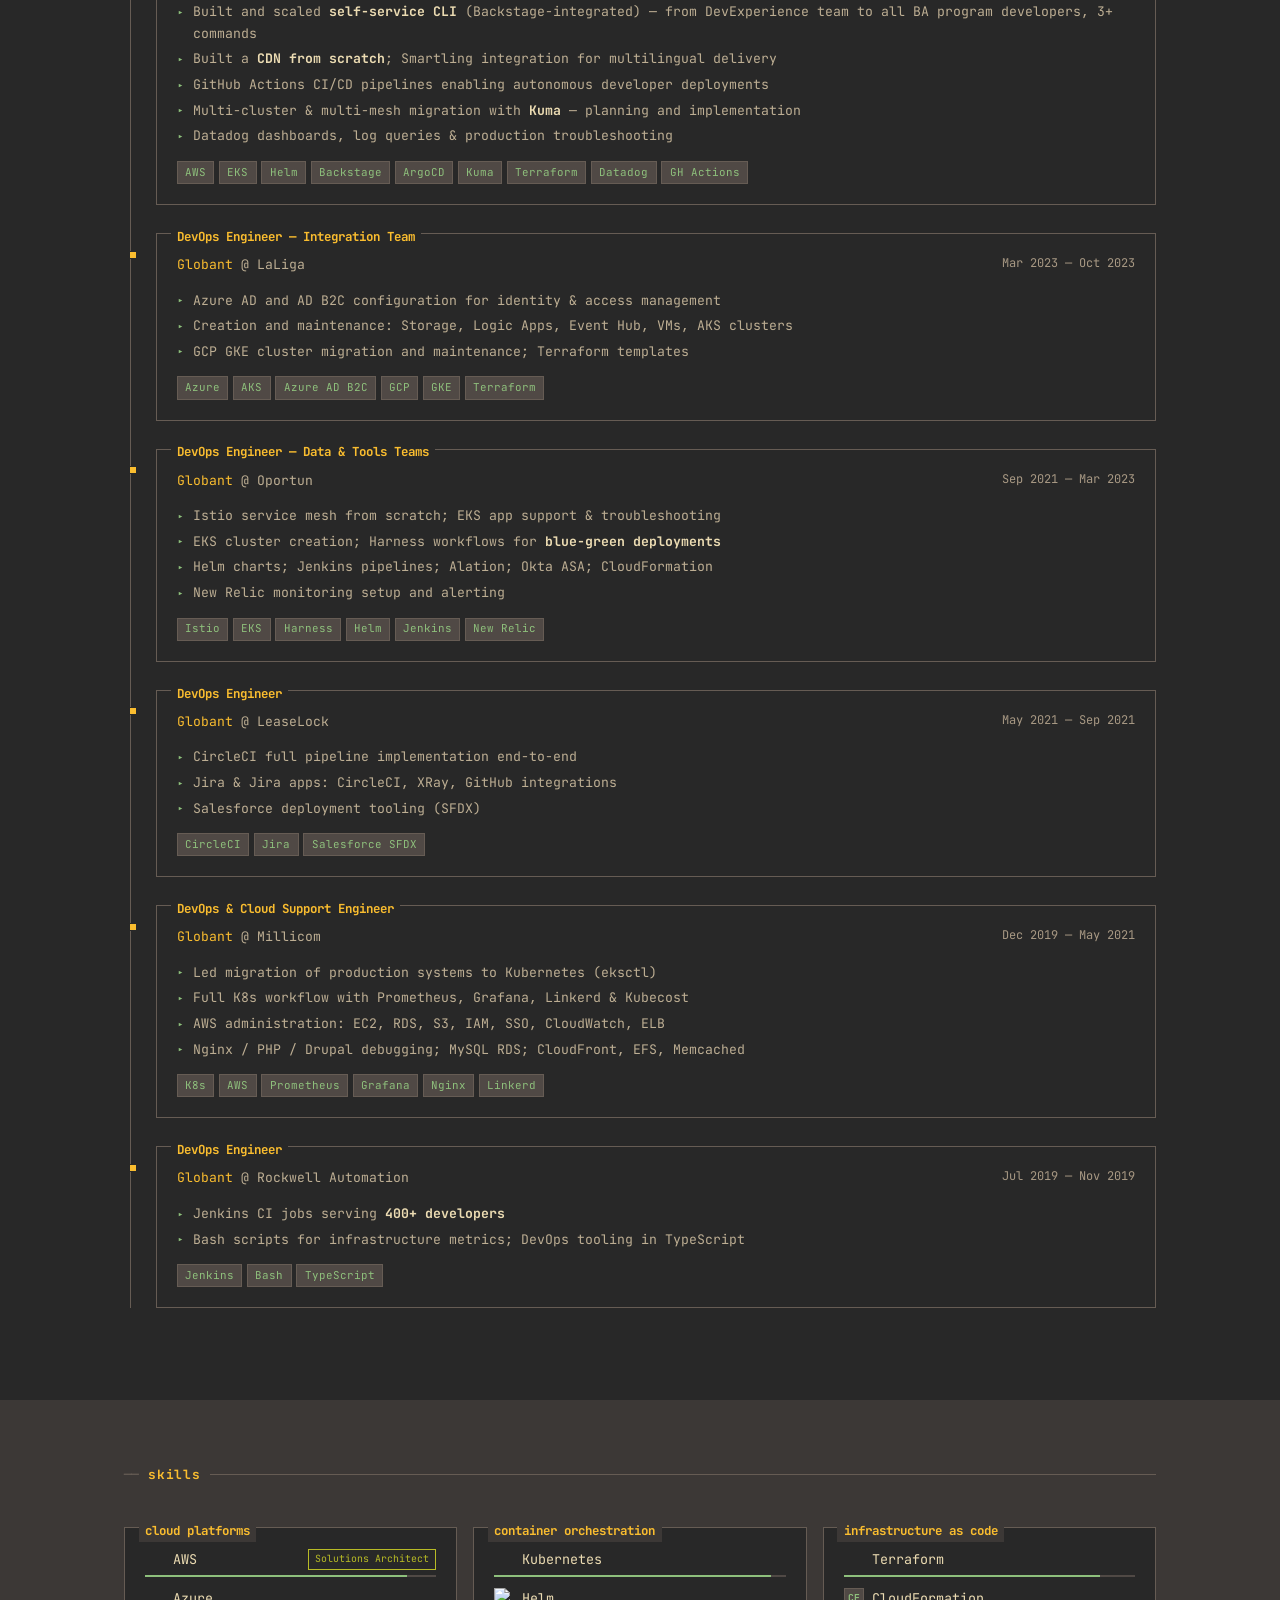
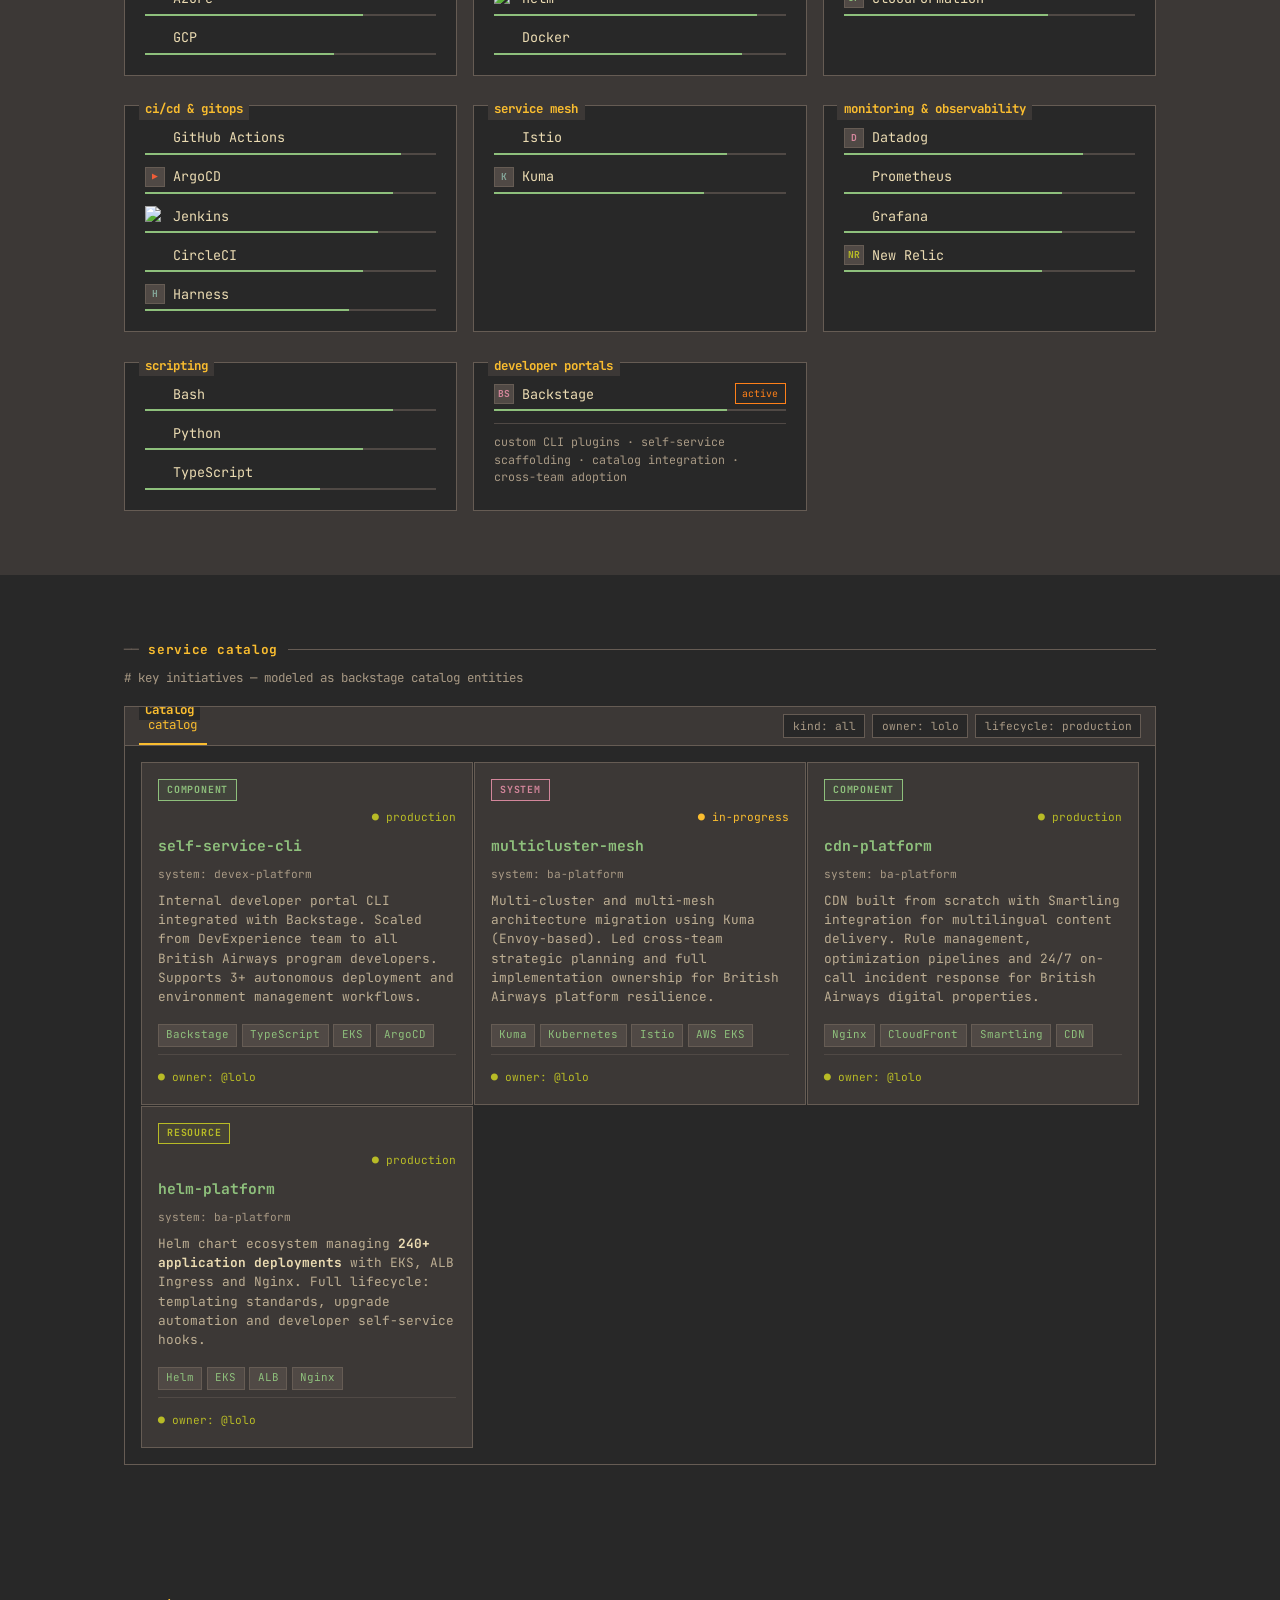
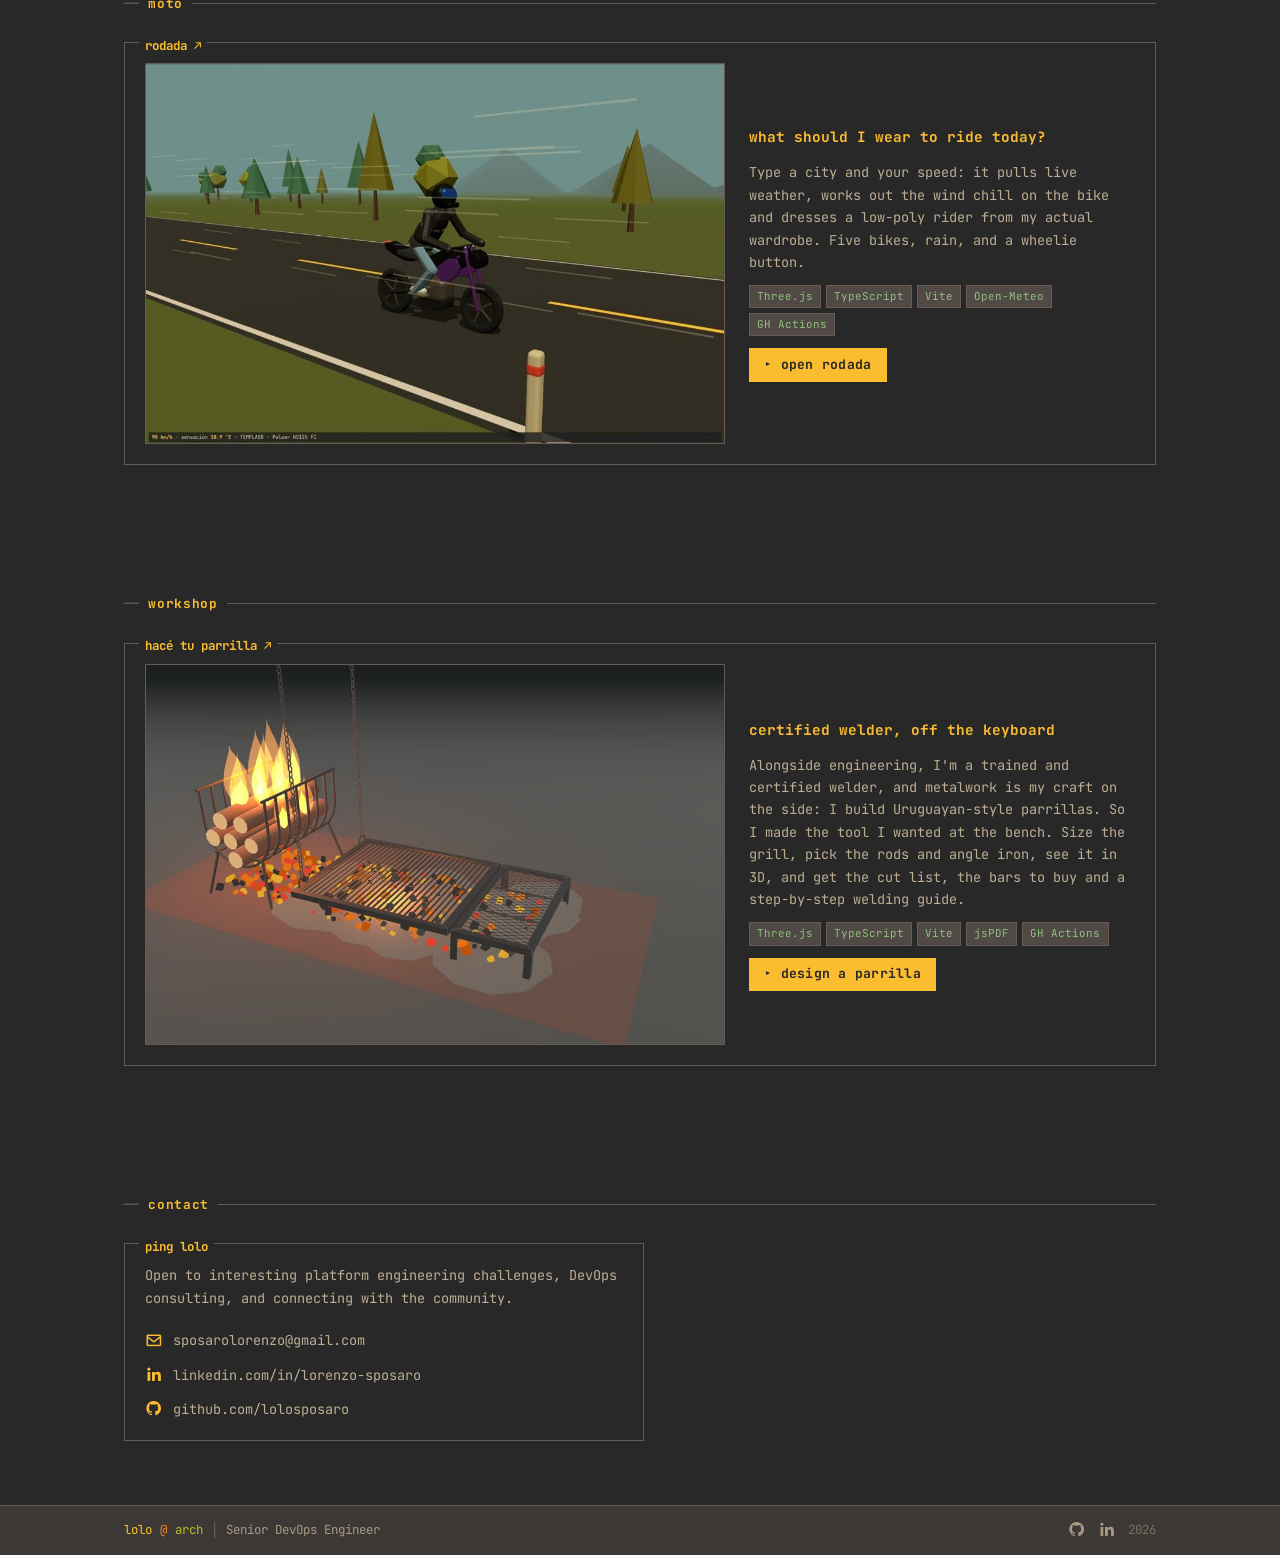
==== commit 48a6016d: "feat(workshop): sección Hacé tu parrilla y soldador certificado" ====
--- a/index.html
+++ b/index.html
@@ -35,8 +35,8 @@
         <li><a href="#skills"     class="nav__link">skills</a></li>
         <li><a href="#catalog"    class="nav__link">catalog</a></li>
         <li><a href="#moto"       class="nav__link">moto</a></li>
+        <li><a href="#workshop"   class="nav__link">workshop</a></li>
         <li><a href="#contact"    class="nav__link">contact</a></li>
-        <li><a href="/hace-tu-parrilla/" class="nav__link" title="Configurador 3D de parrillas">parrilla ↗</a></li>
       </ul>
       <button class="nav__toggle" id="nav-toggle" aria-label="toggle menu">
         <i class="bx bx-menu"></i>
@@ -614,6 +614,23 @@
       </div>
     </section>
 
+    <!-- ===== WORKSHOP / HACÉ TU PARRILLA (same card as moto) ===== -->
+    <section class="workshop section" id="workshop">
+      <div class="container">
+        <h2 class="section__title">workshop</h2>
+        <a class="rodada tui-panel reveal" data-title=" hacé tu parrilla ↗ " href="/hace-tu-parrilla/">
+          <img class="rodada__img" src="assets/img/parrilla.jpg" width="960" height="631" loading="lazy"
+               alt="3D render of a Uruguayan grill: a rod basket burning logs next to a black steel grill hanging from two chains, with a mesh side grill">
+          <div class="rodada__body">
+            <p class="rodada__lead">certified welder, off the keyboard</p>
+            <p class="rodada__desc">Alongside engineering, I'm a trained and certified welder, and metalwork is my craft on the side: I build Uruguayan-style parrillas. So I made the tool I wanted at the bench. Size the grill, pick the rods and angle iron, see it in 3D, and get the cut list, the bars to buy and a step-by-step welding guide.</p>
+            <div class="rodada__tags"><span class="tag">Three.js</span><span class="tag">TypeScript</span><span class="tag">Vite</span><span class="tag">jsPDF</span><span class="tag">GH Actions</span></div>
+            <span class="btn btn--primary">▸ design a parrilla</span>
+          </div>
+        </a>
+      </div>
+    </section>
+
     <!-- ===== CONTACT ===== -->
     <section class="contact section" id="contact">
       <div class="container">
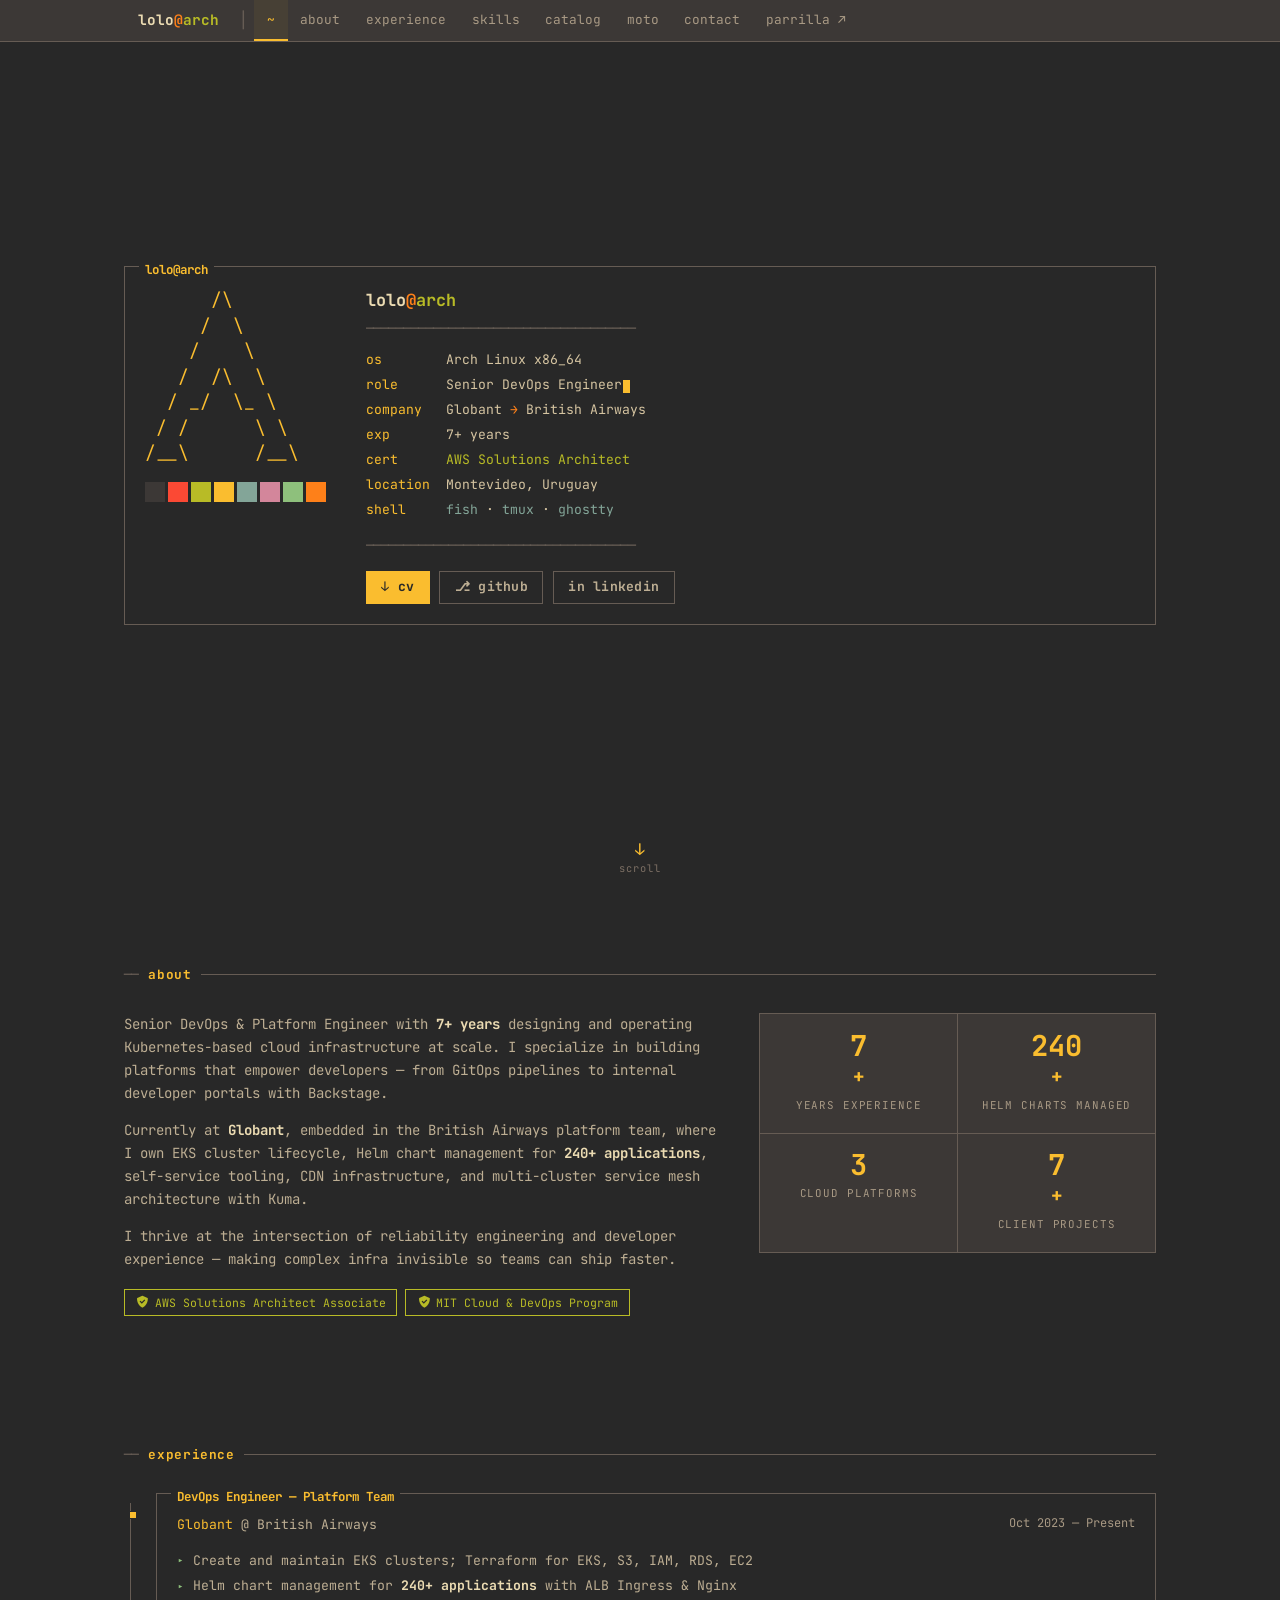
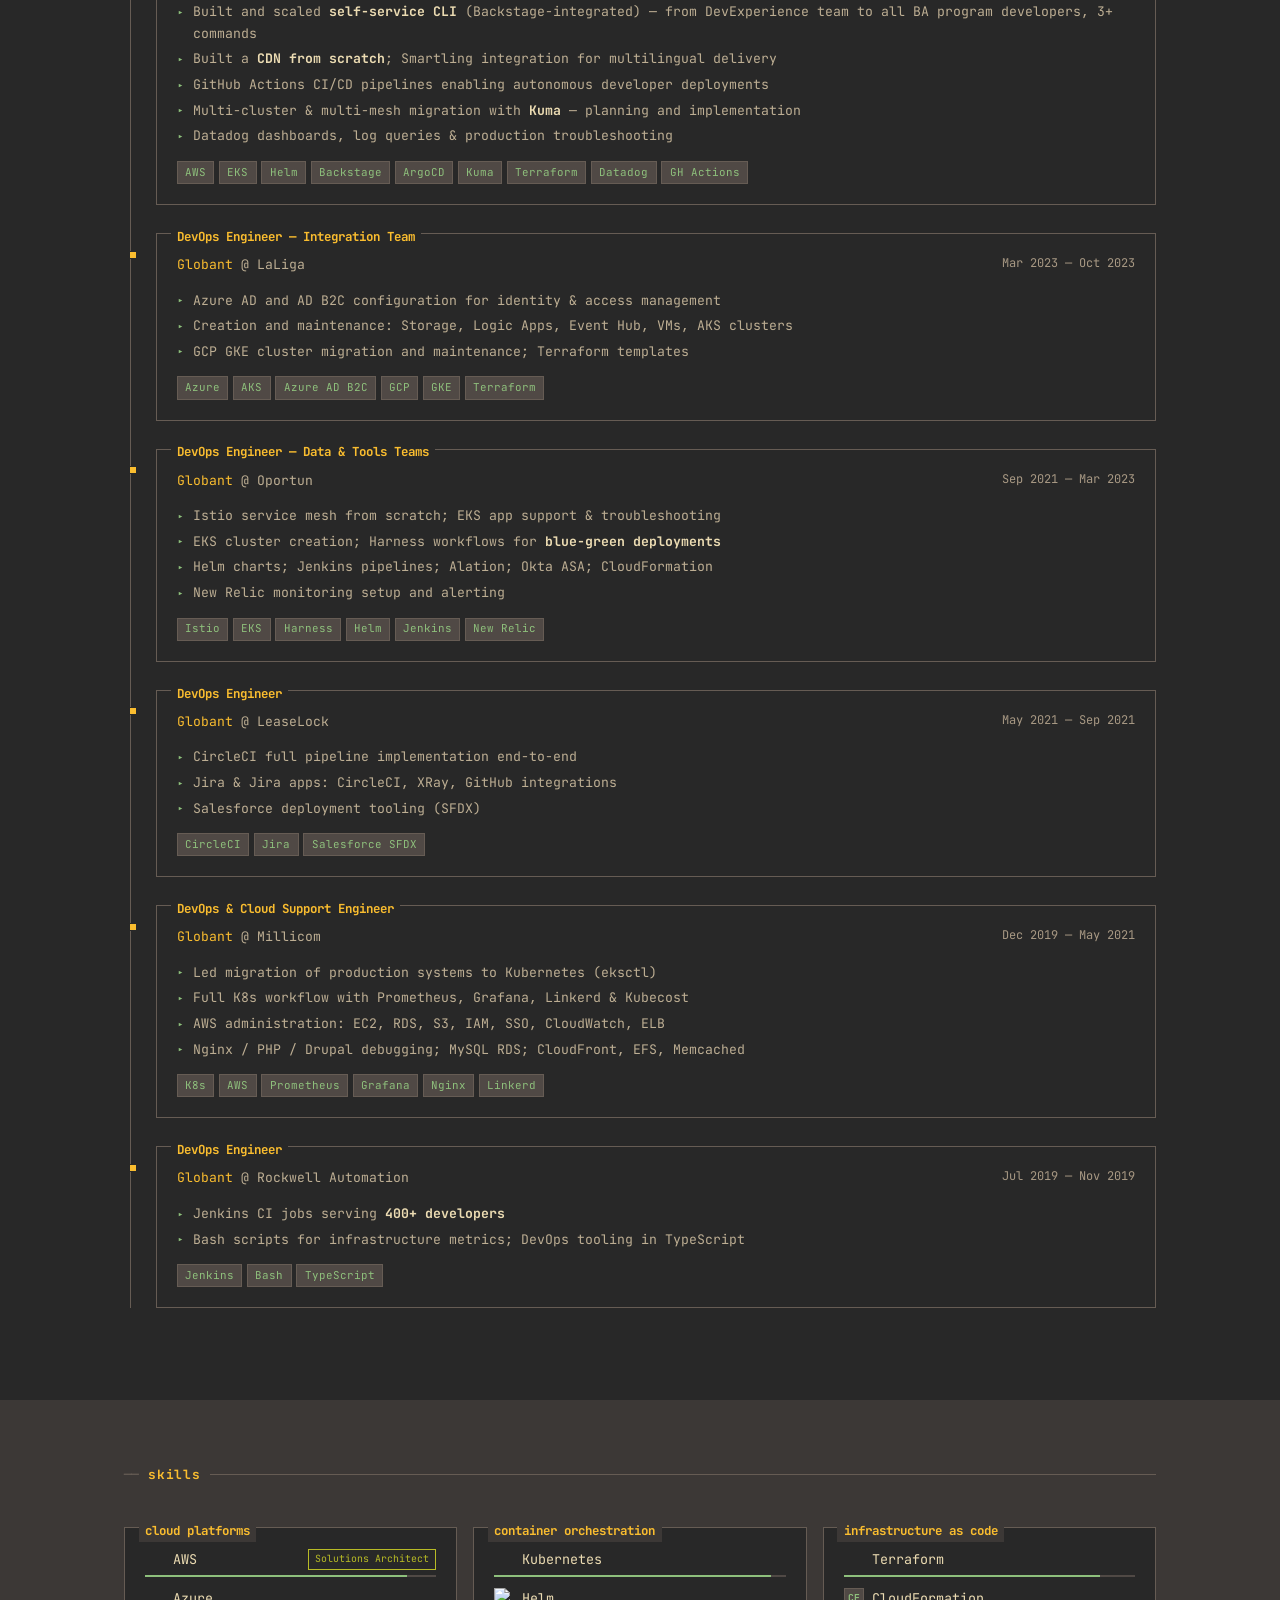
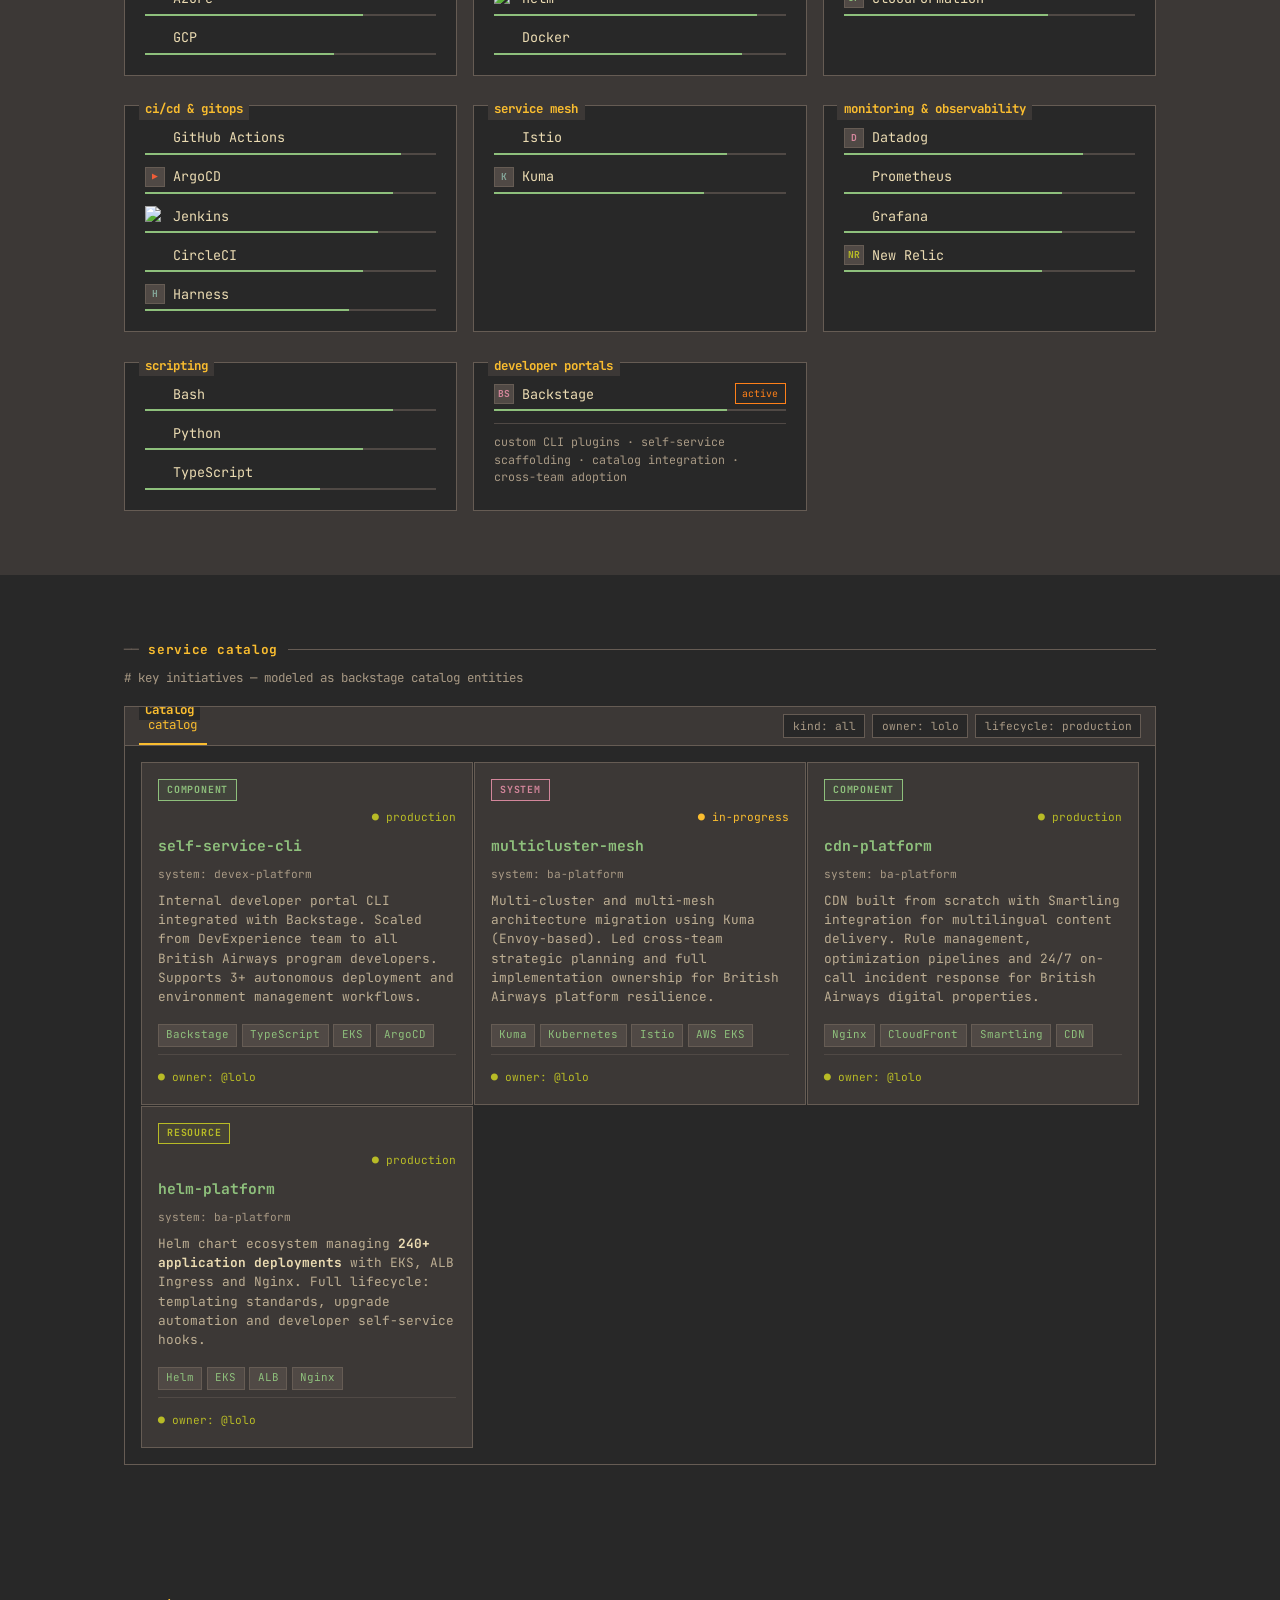
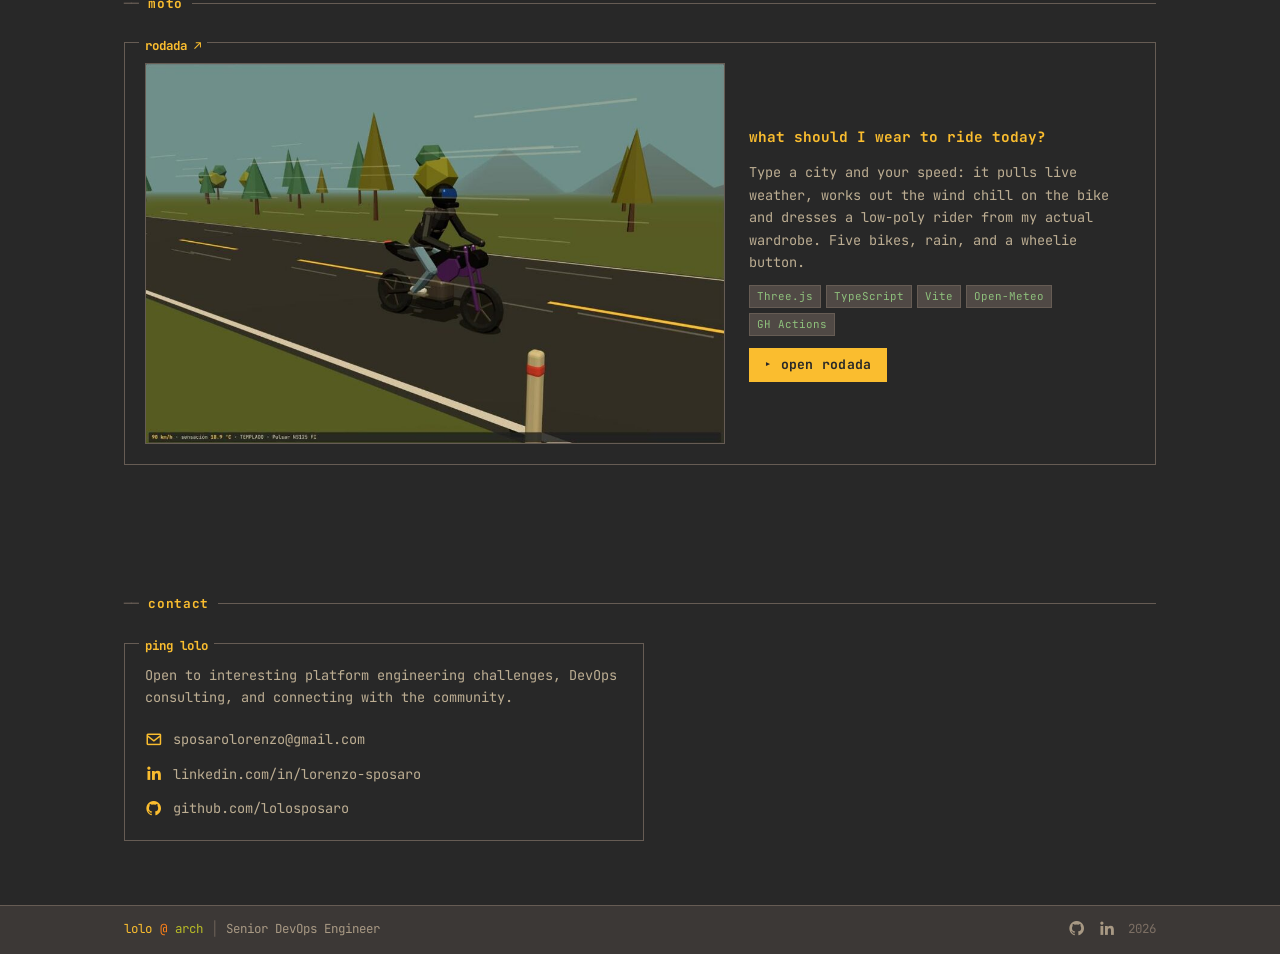
==== commit 932bd3ed: "Merge pull request #12 from lolosposaro/feat/seccion-rodada feat(moto): la sección moto linkea a Rod" ====
--- a/index.html
+++ b/index.html
@@ -35,8 +35,8 @@
         <li><a href="#skills"     class="nav__link">skills</a></li>
         <li><a href="#catalog"    class="nav__link">catalog</a></li>
         <li><a href="#moto"       class="nav__link">moto</a></li>
-        <li><a href="#workshop"   class="nav__link">workshop</a></li>
         <li><a href="#contact"    class="nav__link">contact</a></li>
+        <li><a href="/hace-tu-parrilla/" class="nav__link" title="Configurador 3D de parrillas">parrilla ↗</a></li>
       </ul>
       <button class="nav__toggle" id="nav-toggle" aria-label="toggle menu">
         <i class="bx bx-menu"></i>
@@ -614,23 +614,6 @@
       </div>
     </section>
 
-    <!-- ===== WORKSHOP / HACÉ TU PARRILLA (same card as moto) ===== -->
-    <section class="workshop section" id="workshop">
-      <div class="container">
-        <h2 class="section__title">workshop</h2>
-        <a class="rodada tui-panel reveal" data-title=" hacé tu parrilla ↗ " href="/hace-tu-parrilla/">
-          <img class="rodada__img" src="assets/img/parrilla.jpg" width="960" height="631" loading="lazy"
-               alt="3D render of a Uruguayan grill: a rod basket burning logs next to a black steel grill hanging from two chains, with a mesh side grill">
-          <div class="rodada__body">
-            <p class="rodada__lead">certified welder, off the keyboard</p>
-            <p class="rodada__desc">Alongside engineering, I'm a trained and certified welder, and metalwork is my craft on the side: I build Uruguayan-style parrillas. So I made the tool I wanted at the bench. Size the grill, pick the rods and angle iron, see it in 3D, and get the cut list, the bars to buy and a step-by-step welding guide.</p>
-            <div class="rodada__tags"><span class="tag">Three.js</span><span class="tag">TypeScript</span><span class="tag">Vite</span><span class="tag">jsPDF</span><span class="tag">GH Actions</span></div>
-            <span class="btn btn--primary">▸ design a parrilla</span>
-          </div>
-        </a>
-      </div>
-    </section>
-
     <!-- ===== CONTACT ===== -->
     <section class="contact section" id="contact">
       <div class="container">
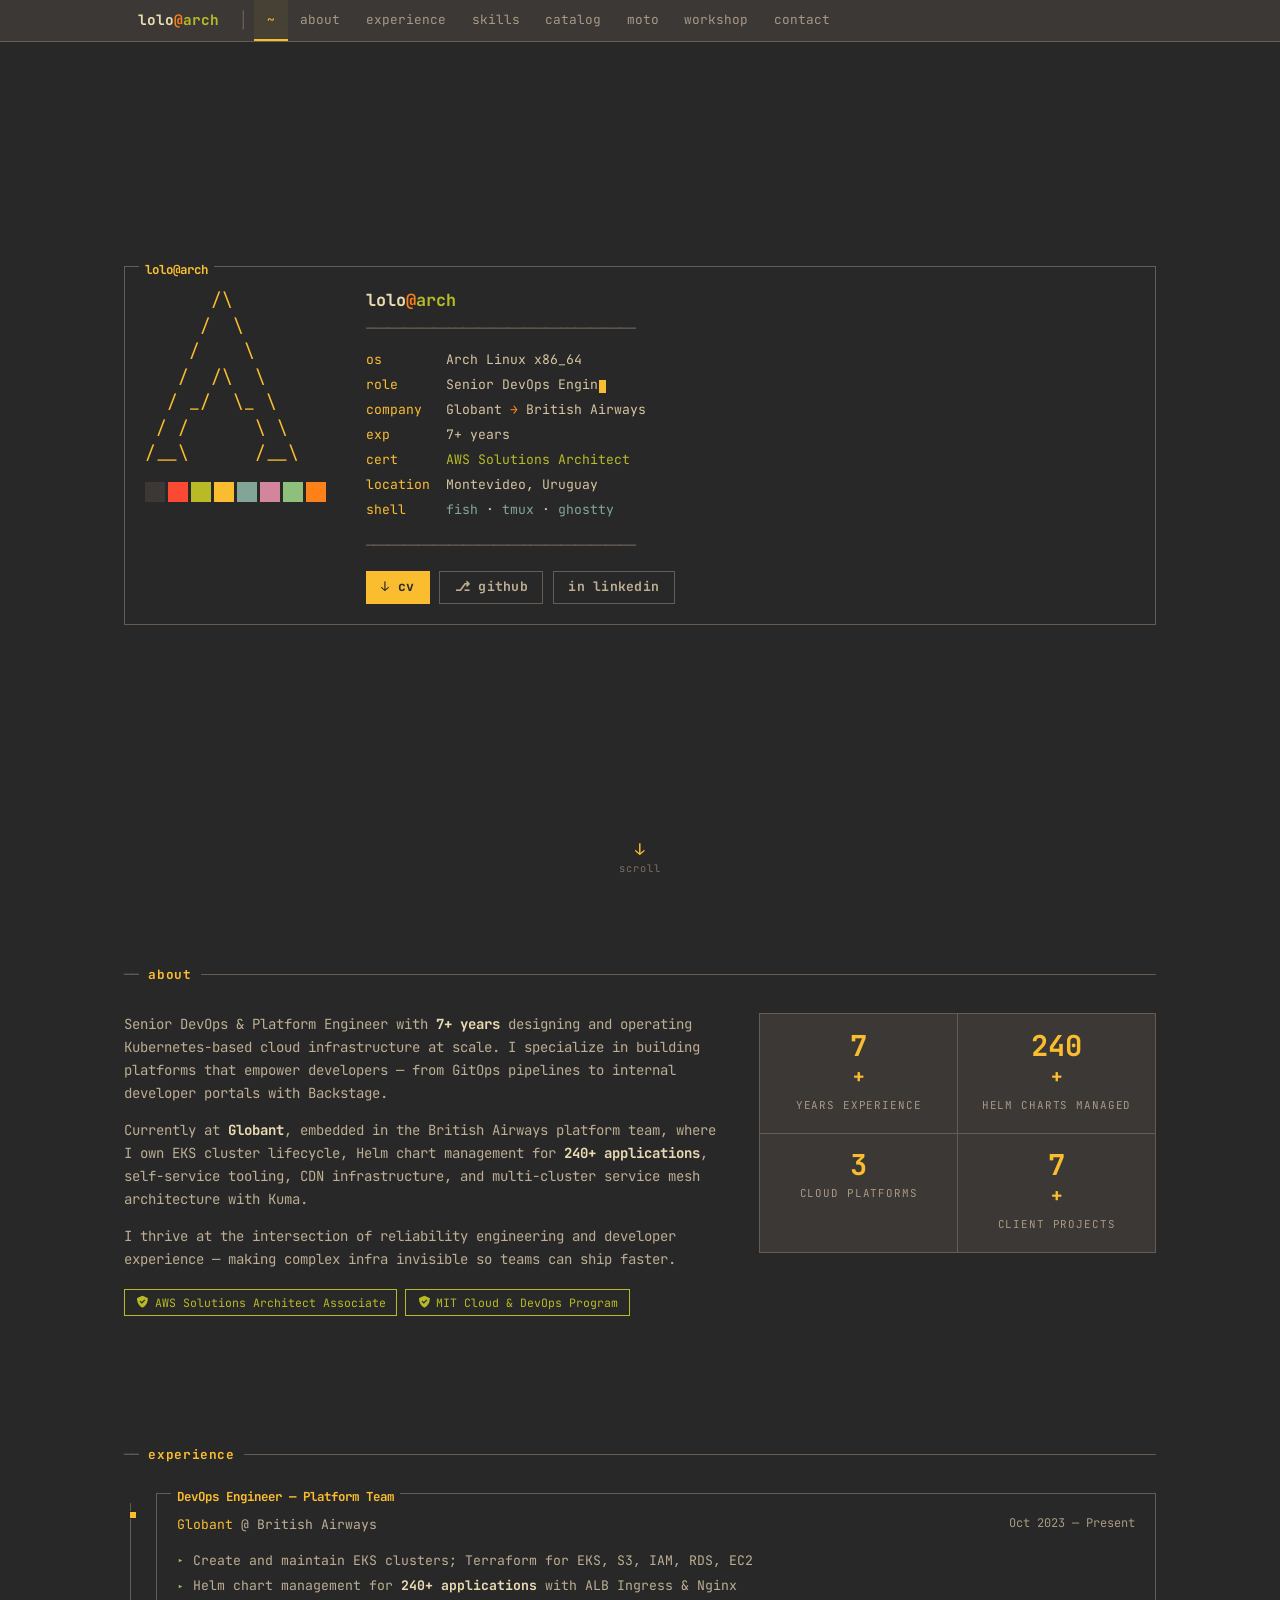
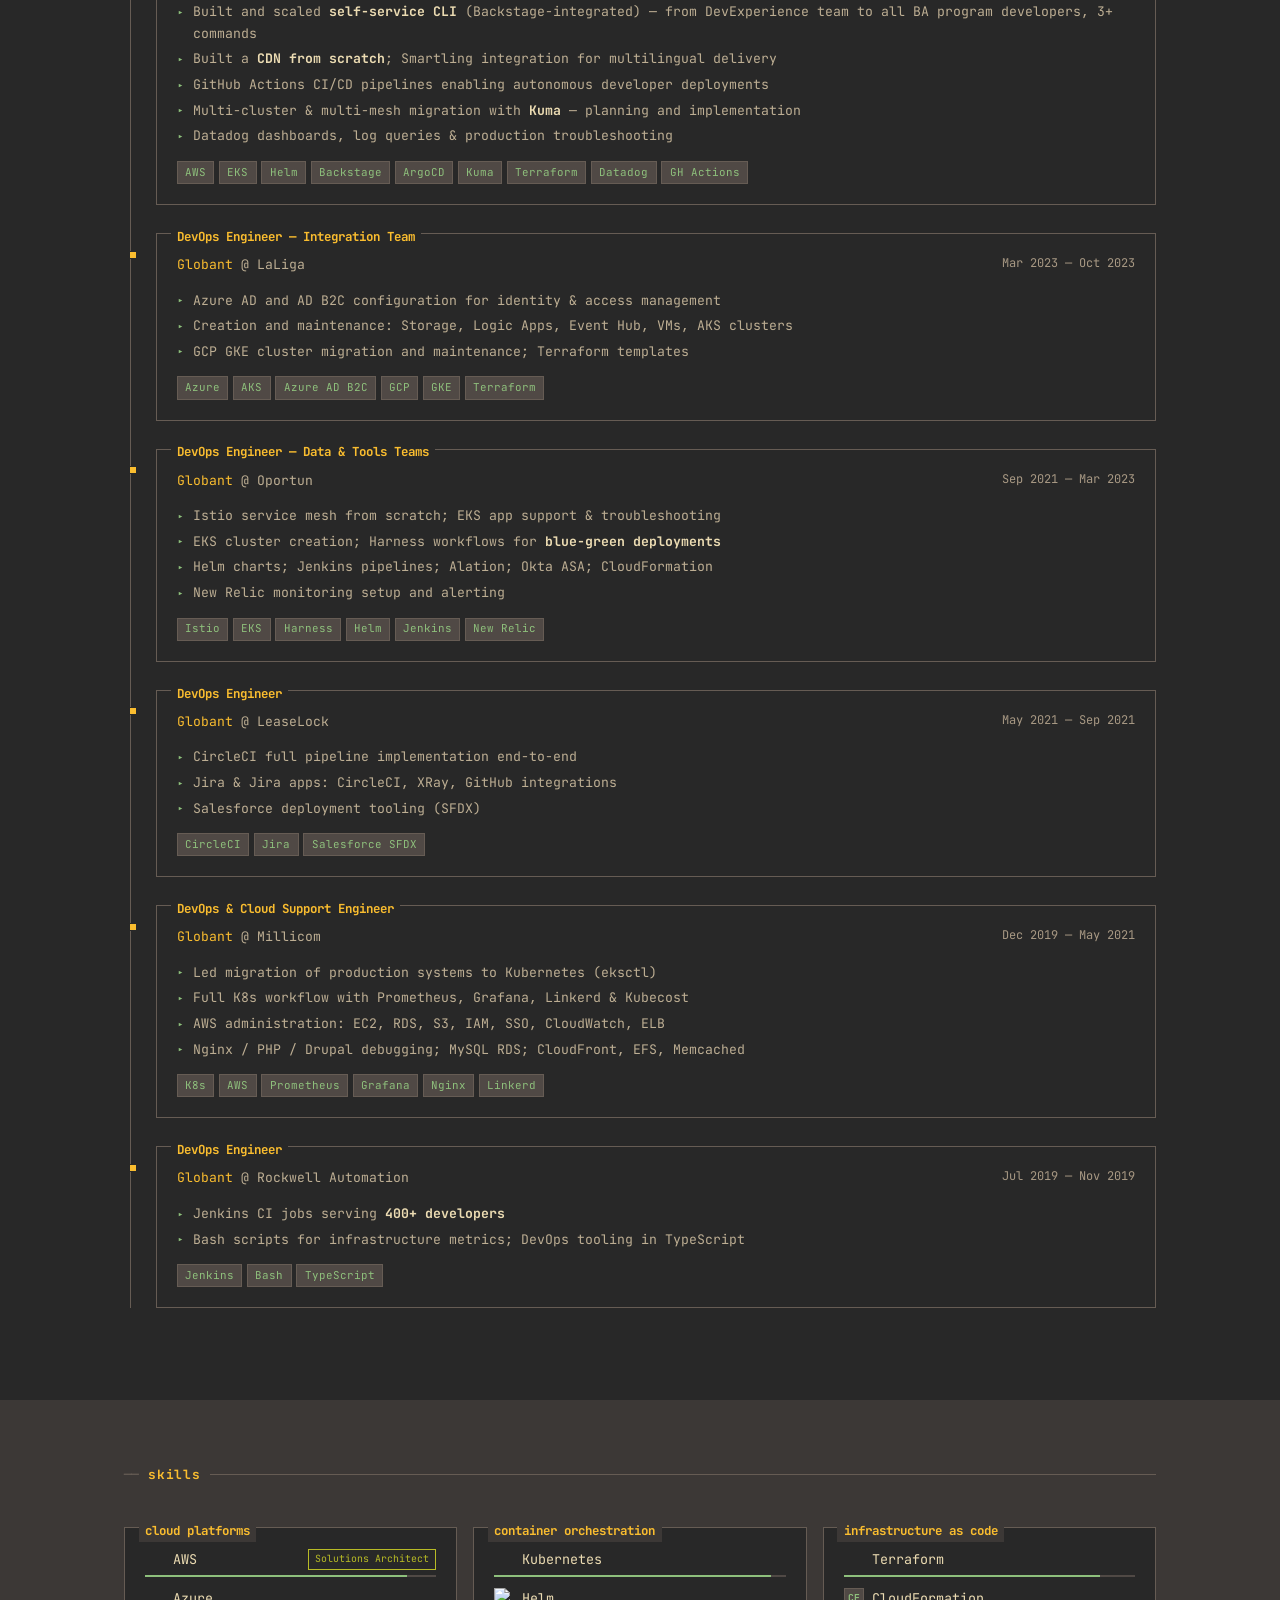
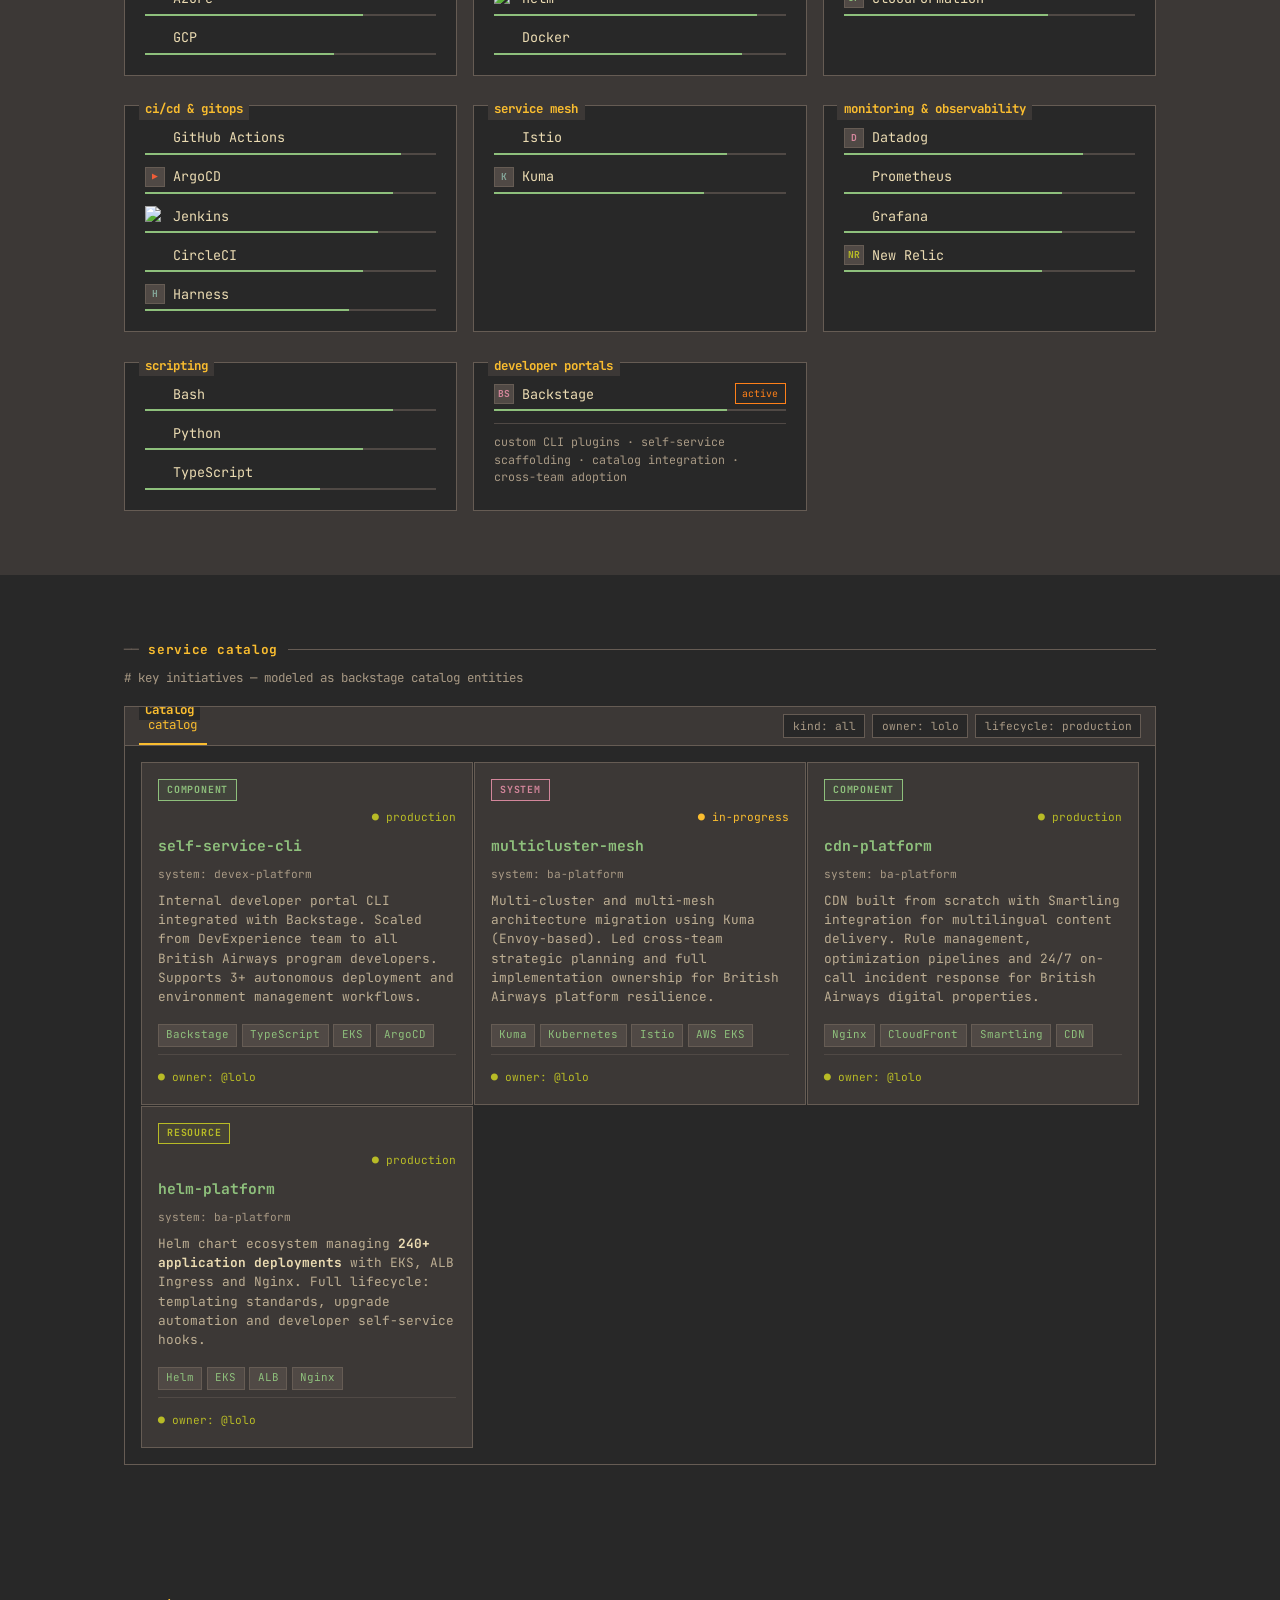
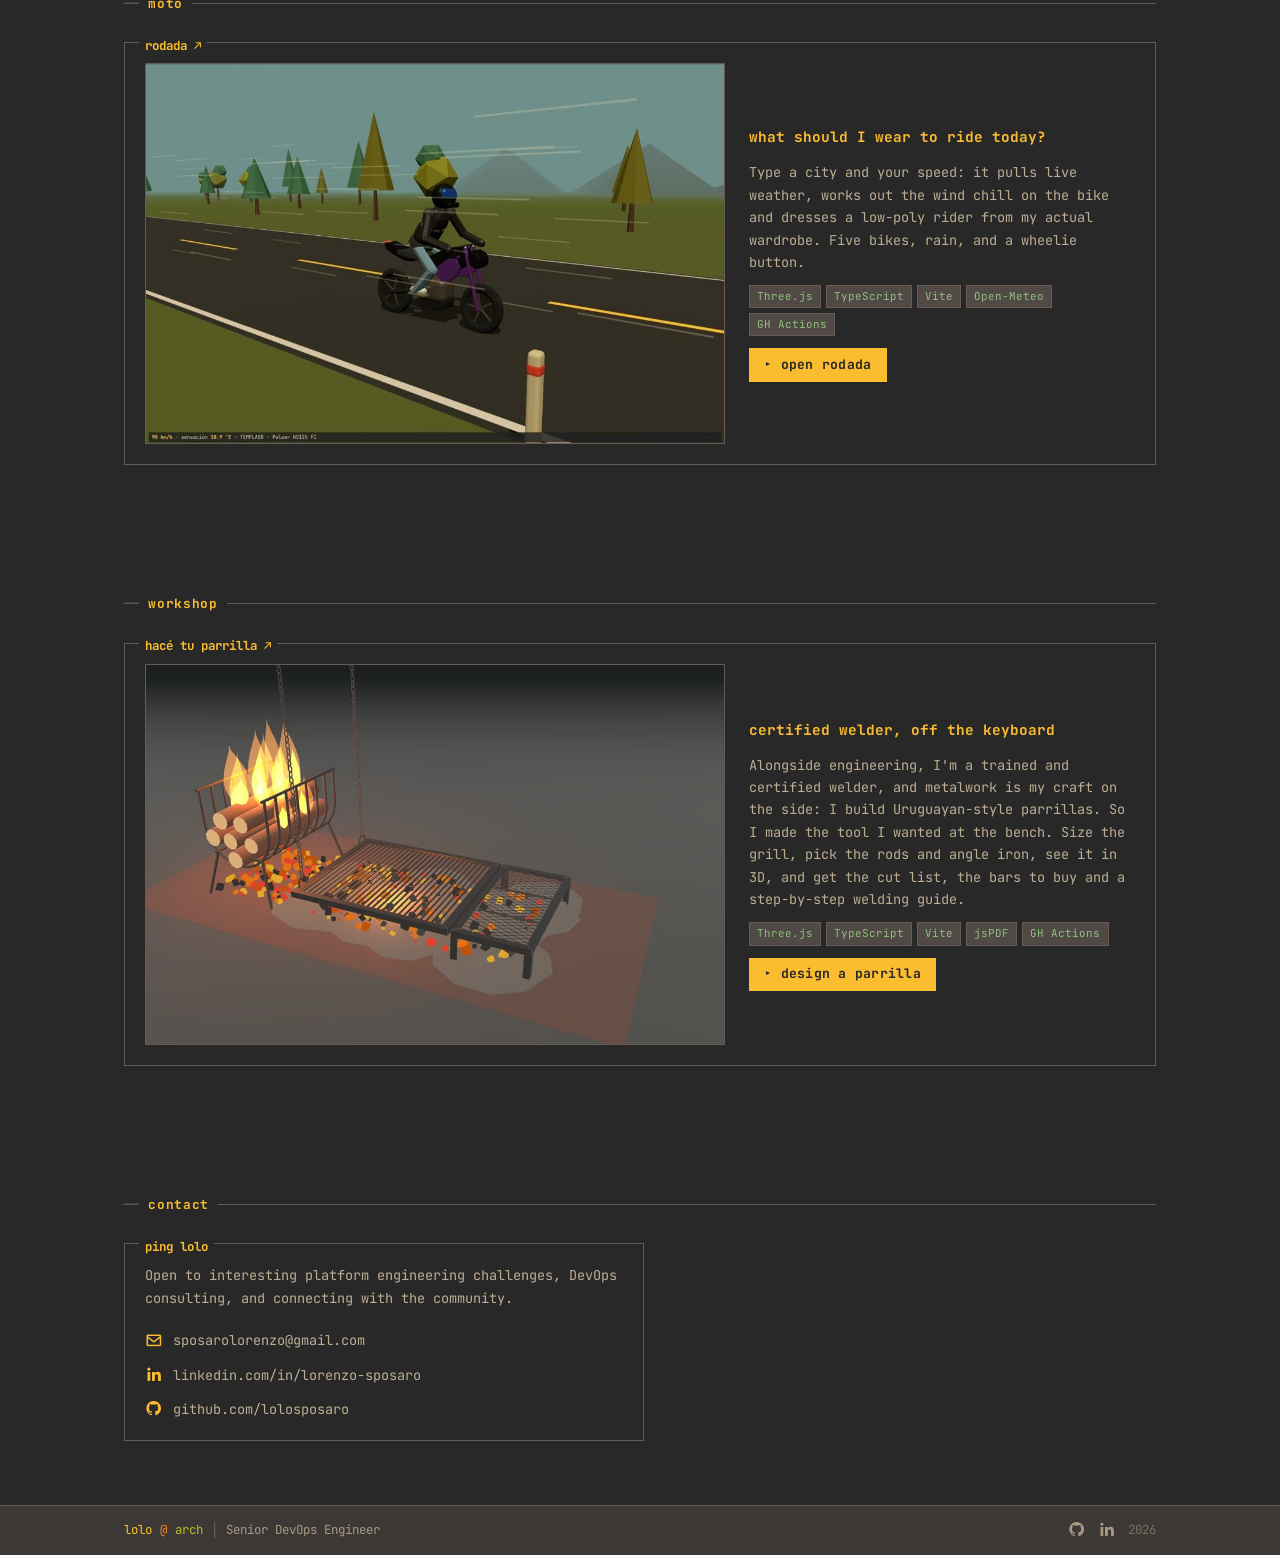
==== commit 2db90602: "Merge pull request #13 from lolosposaro/feat/seccion-parrilla feat(workshop): sección Hacé tu parril" ====
--- a/index.html
+++ b/index.html
@@ -35,8 +35,8 @@
         <li><a href="#skills"     class="nav__link">skills</a></li>
         <li><a href="#catalog"    class="nav__link">catalog</a></li>
         <li><a href="#moto"       class="nav__link">moto</a></li>
+        <li><a href="#workshop"   class="nav__link">workshop</a></li>
         <li><a href="#contact"    class="nav__link">contact</a></li>
-        <li><a href="/hace-tu-parrilla/" class="nav__link" title="Configurador 3D de parrillas">parrilla ↗</a></li>
       </ul>
       <button class="nav__toggle" id="nav-toggle" aria-label="toggle menu">
         <i class="bx bx-menu"></i>
@@ -614,6 +614,23 @@
       </div>
     </section>
 
+    <!-- ===== WORKSHOP / HACÉ TU PARRILLA (same card as moto) ===== -->
+    <section class="workshop section" id="workshop">
+      <div class="container">
+        <h2 class="section__title">workshop</h2>
+        <a class="rodada tui-panel reveal" data-title=" hacé tu parrilla ↗ " href="/hace-tu-parrilla/">
+          <img class="rodada__img" src="assets/img/parrilla.jpg" width="960" height="631" loading="lazy"
+               alt="3D render of a Uruguayan grill: a rod basket burning logs next to a black steel grill hanging from two chains, with a mesh side grill">
+          <div class="rodada__body">
+            <p class="rodada__lead">certified welder, off the keyboard</p>
+            <p class="rodada__desc">Alongside engineering, I'm a trained and certified welder, and metalwork is my craft on the side: I build Uruguayan-style parrillas. So I made the tool I wanted at the bench. Size the grill, pick the rods and angle iron, see it in 3D, and get the cut list, the bars to buy and a step-by-step welding guide.</p>
+            <div class="rodada__tags"><span class="tag">Three.js</span><span class="tag">TypeScript</span><span class="tag">Vite</span><span class="tag">jsPDF</span><span class="tag">GH Actions</span></div>
+            <span class="btn btn--primary">▸ design a parrilla</span>
+          </div>
+        </a>
+      </div>
+    </section>
+
     <!-- ===== CONTACT ===== -->
     <section class="contact section" id="contact">
       <div class="container">
